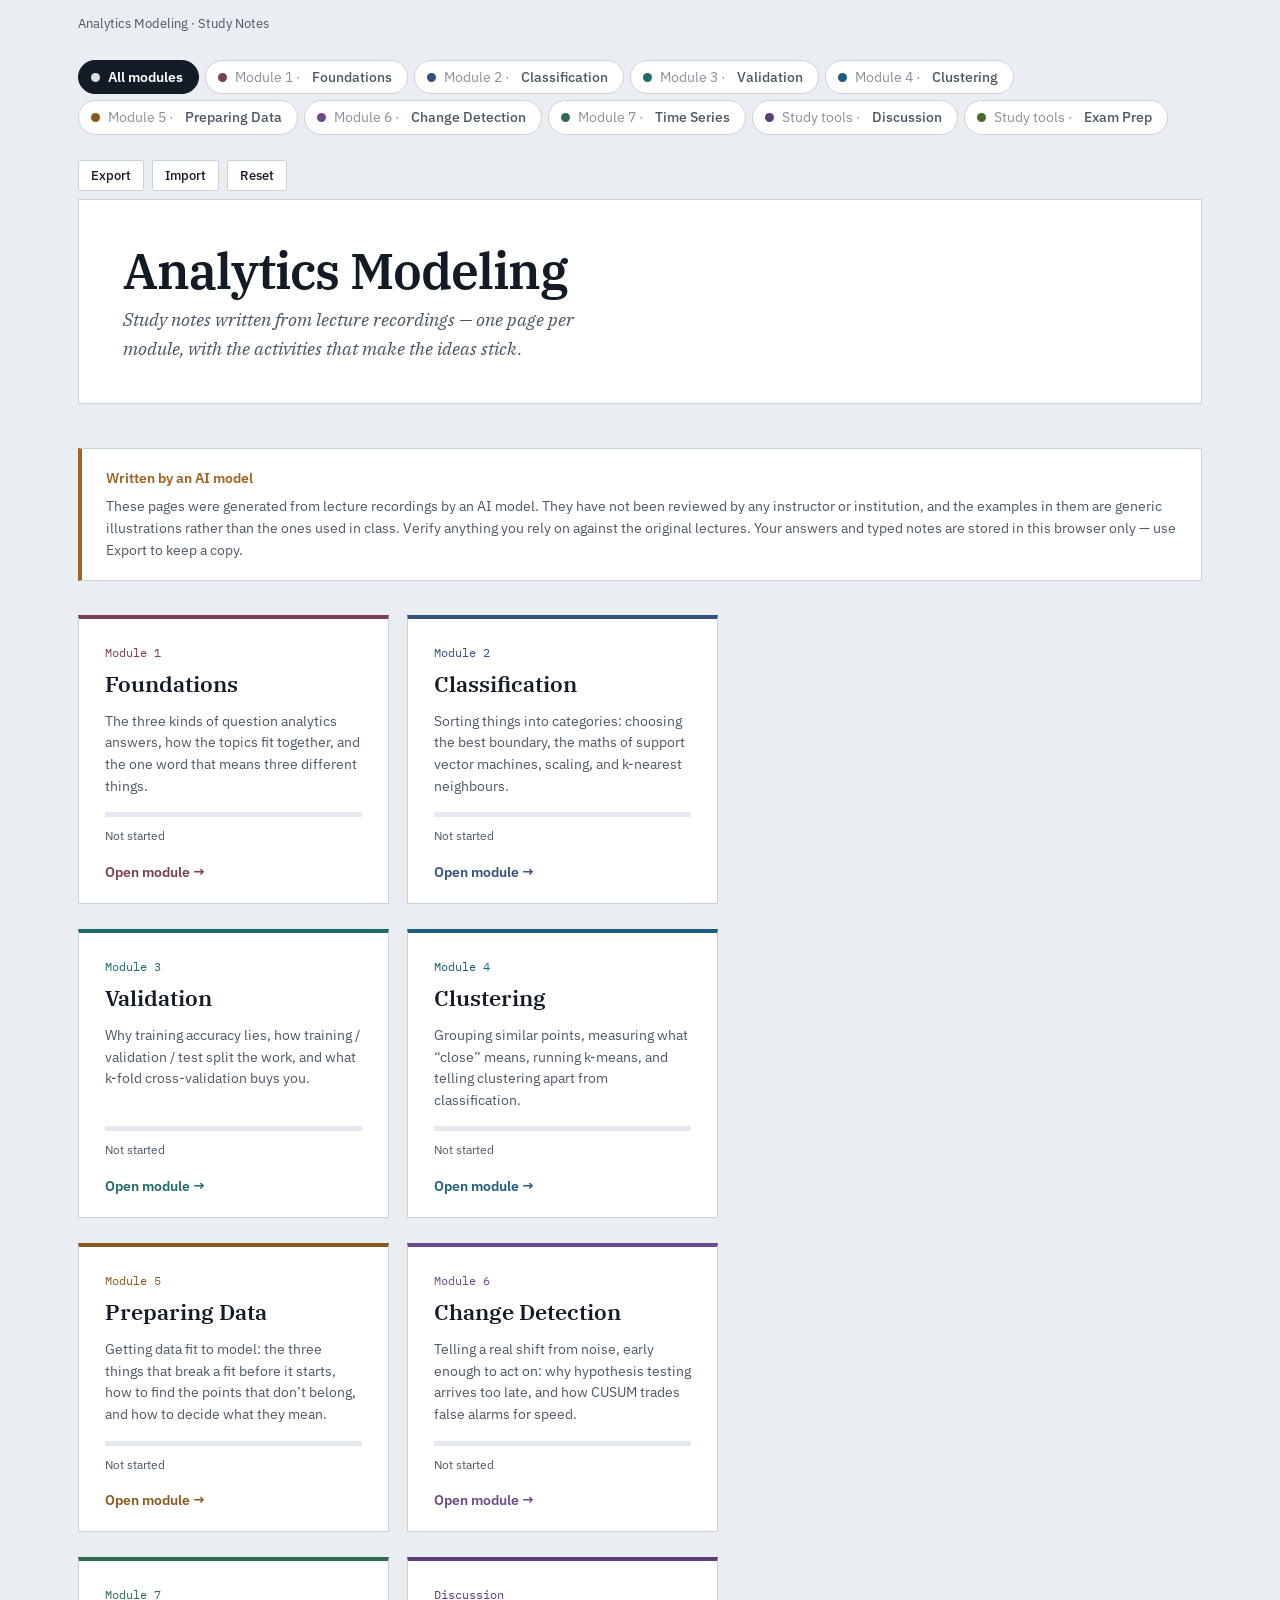
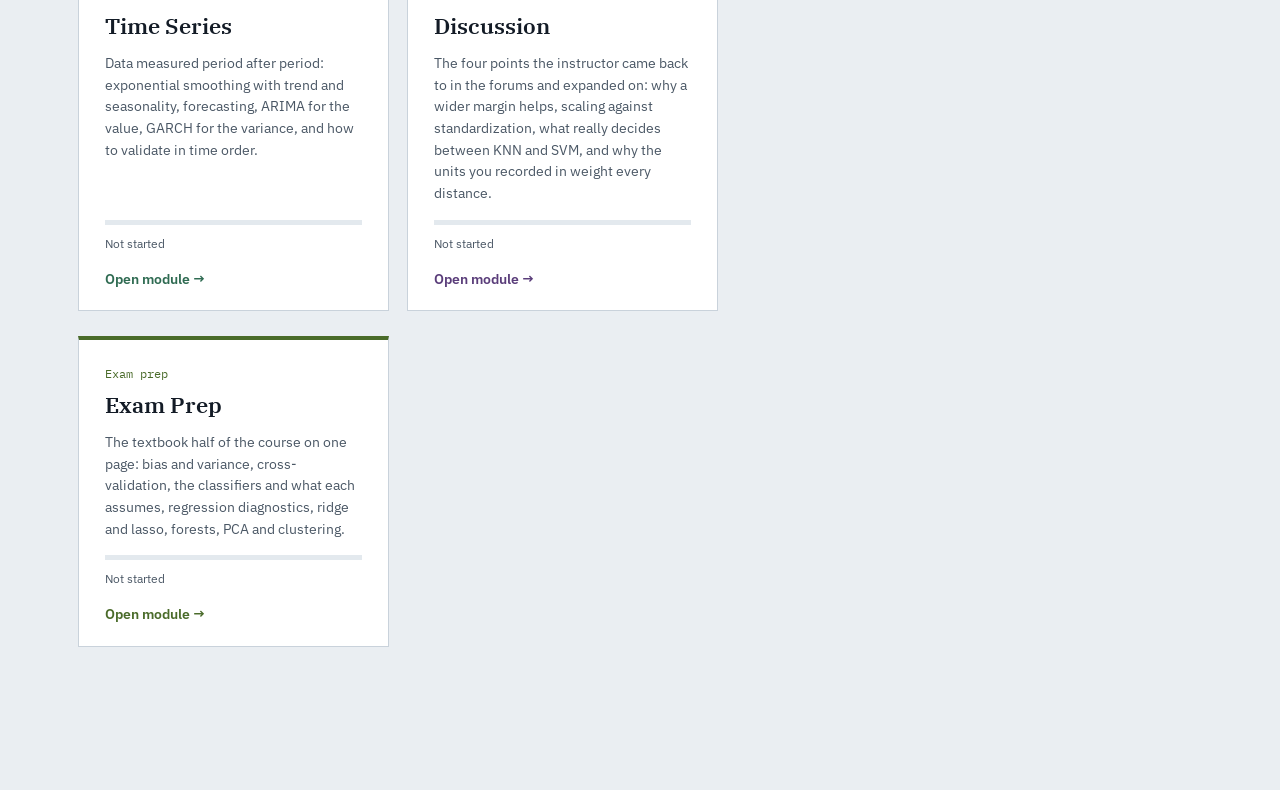
==== index.html @ 64ca0d33 "Add files via upload" ====
<!DOCTYPE html>
<html lang="en">
<head>
<meta charset="utf-8">
<meta name="viewport" content="width=device-width, initial-scale=1">
<meta name="robots" content="noindex">
<title>Analytics Modeling — Study Notes</title>
<link rel="preconnect" href="https://fonts.googleapis.com">
<link rel="preconnect" href="https://fonts.gstatic.com" crossorigin>
<link href="https://fonts.googleapis.com/css2?family=IBM+Plex+Mono:wght@400;500&family=IBM+Plex+Sans:wght@400;500;600&family=IBM+Plex+Serif:ital,wght@0,400;0,600;1,400&display=swap" rel="stylesheet">
<link rel="stylesheet" href="study.css">
</head>
<body data-page="index">
<div class="wrap">

<div class="topbar">
  <div class="topline">
    <a class="brand" href="index.html">Analytics Modeling &middot; Study Notes</a>
    <nav class="tabs" aria-label="Modules"></nav>
    <div class="toolbar">
      <button class="btn" id="exportBtn">Export</button>
      <button class="btn" id="importBtn">Import</button>
      <button class="btn" id="resetBtn">Reset</button>
    </div>
  </div>
  <nav class="rail" id="rail" aria-label="Lessons in this module"></nav>
</div>

<header class="hero">
  <h1>Analytics Modeling</h1>
  <p class="sub">Study notes written from lecture recordings — one page per module, with the activities that make the ideas stick.</p>
</header>

<div class="disclosure">
  <b>Written by an AI model</b>
  <p>These pages were generated from lecture recordings by an AI model. They have not been reviewed by any instructor or institution, and the examples in them are generic illustrations rather than the ones used in class. Verify anything you rely on against the original lectures. Your answers and typed notes are stored in this browser only — use Export to keep a copy.</p>
</div>

<ul class="modgrid" id="modgrid"></ul>

</div>

<dialog id="dlg">
  <div class="dlg-in">
    <h3 id="dlgTitle">Your notes</h3>
    <p id="dlgHelp" style="font-family:var(--sans);font-size:.88rem;color:var(--ink-soft);max-width:none">Copy this text and keep it somewhere safe.</p>
    <textarea id="dlgText" spellcheck="false"></textarea>
    <div class="dlg-row">
      <button class="btn" id="dlgCopy">Copy to clipboard</button>
      <button class="btn" id="dlgLoad" hidden>Load these notes</button>
      <button class="btn" id="dlgClose">Close</button>
      <span class="status" id="dlgStatus"></span>
    </div>
  </div>
</dialog>

<script>
/* ============================================================
   Number of interactive activities on each module page.
   Used only to turn "activities finished" into a percentage on
   the cards below. If you add or remove an activity on a module
   page, update its number here.

   Counted directly from the page source:
     m1   =  21  (16 quizzes, 2 hotspots — the matches and the ordering
                  activity were rebuilt as multiple choice)
     m2   =  15  (7 quizzes, 2 orders, 3 matches, 2 hotspots, 1 branch)
     m5   =   7  (2 quizzes, 1 order, 1 match, 2 hotspots, 1 branch)
     m6   =   5  (2 quizzes, 1 order, 1 match, 1 hotspot)
     m7   =  34  (27 quizzes, 2 orders, 2 matches, 1 hotspot, 2 branches;
                  the 11 written answers and the α explorer are not scored)
     disc =  12  (12 quizzes; the 5 open prompts are not scored)
     exam = 103  (16 original activities + 87 bank questions in Topics 9–11;
                  the 12 written answers are not scored)
   ============================================================ */
window.MODULE_ITEM_COUNTS = {
  m1: 21,
  m2: 15,
  m3: 12,   /* CHECK — carry over from your existing index.html */
  m4: 12,   /* CHECK — carry over from your existing index.html */
  m5: 7,
  m6: 5,
  m7: 34,
  disc: 12,
  exam: 103
};

function buildIndex(mods){
  var grid = document.getElementById("modgrid");
  if (!grid) return;
  var html = "";
  mods.forEach(function(m, i){
    html += '<li><a class="modcard" href="' + m.file + '" data-mod="' + m.id + '" style="--c:' + m.colour + '">' +
              '<span class="mnum">' + (m.label || ("Module " + (i + 1))) + '</span>' +
              '<h3>' + m.title + '</h3>' +
              '<p>' + m.blurb + '</p>' +
              '<span class="bar"><i></i></span>' +
              '<span class="pct">Not started</span>' +
              '<span class="go">Open module &rarr;</span>' +
            '</a></li>';
  });
  grid.innerHTML = html;
}
</script>
<script src="study.js"></script>
</body>
</html>
---- study.css ----
/* ============================================================
   Analytics modeling study notes — shared stylesheet
   Linked by index.html and every module-*.html page.
   ============================================================ */

:root{
  --ink:#131b26; --ink-soft:#4a5765;
  --rule:#c9d2db; --rule-faint:#e3e9ee;
  --field:#eaeef2; --surface:#ffffff; --unassigned:#9aa5b1;
  --ok:#2f6b45; --ok-bg:#eaf3ee;
  --no:#9d3b3b; --no-bg:#f7eded;
  --serif:"IBM Plex Serif",Georgia,"Times New Roman",serif;
  --sans:"IBM Plex Sans",-apple-system,BlinkMacSystemFont,"Segoe UI",sans-serif;
  --mono:"IBM Plex Mono",ui-monospace,Menlo,Consolas,monospace;
  --accent:#131b26;
}
*{box-sizing:border-box}
html{-webkit-text-size-adjust:100%;scroll-behavior:smooth}
@media (prefers-reduced-motion:reduce){html{scroll-behavior:auto}}
body{margin:0;background:var(--field);color:var(--ink);font-family:var(--serif);font-size:17px;line-height:1.62}
.wrap{max-width:1180px;margin:0 auto;padding:0 28px 96px}
a{color:#1b5e7e}
:focus-visible{outline:2px solid #1b5e7e;outline-offset:3px}
img,svg{max-width:100%}

/* ---------------- top bar ---------------- */
.topbar{position:sticky;top:0;z-index:40;background:var(--field);border-bottom:1px solid var(--rule);padding:13px 0 0}
.topline{display:flex;align-items:center;gap:16px;flex-wrap:wrap}
.brand{font-family:var(--sans);font-size:.84rem;color:var(--ink-soft);padding-bottom:9px;margin-right:auto;text-decoration:none}
.brand:hover{color:var(--ink)}
.tabs{display:flex;gap:6px;flex-wrap:wrap;padding-bottom:9px}
.tabs a{
  display:inline-flex;align-items:center;gap:8px;
  font-family:var(--sans);font-size:.86rem;font-weight:500;line-height:1.2;
  background:var(--surface);border:1px solid var(--rule);border-radius:100px;
  padding:8px 15px 8px 12px;color:var(--ink-soft);text-decoration:none;
  transition:border-color .15s,background .15s,color .15s;
}
.tabs a::before{content:"";flex:0 0 auto;width:9px;height:9px;border-radius:50%;background:var(--c,#9aa5b1)}
.tabs a:hover{border-color:var(--c);color:var(--ink)}
.tabs a[aria-current="page"]{background:var(--c);border-color:var(--c);color:#fff;font-weight:600}
.tabs a[aria-current="page"]::before{background:rgba(255,255,255,.85)}
.tabs .tpre{color:inherit;opacity:.65;font-weight:400}
@media (max-width:640px){
  .tabs{gap:5px}
  .tabs a{font-size:.83rem;padding:7px 13px 7px 10px}
  .tabs .tpre{display:none}
}
.toolbar{display:flex;gap:8px;padding-bottom:8px}
.btn{font-family:var(--sans);font-size:.82rem;font-weight:500;background:var(--surface);border:1px solid var(--rule);color:var(--ink);padding:6px 12px;cursor:pointer;border-radius:2px}
.btn:hover{border-color:var(--ink-soft)}
.btn:disabled{opacity:.45;cursor:default}

/* progress rail */
.rail{display:flex;gap:3px;padding:8px 0 9px}
.rail button{flex:1 1 0;background:none;border:none;padding:0;cursor:pointer;text-align:left;min-width:0}
.rail .seg{display:block;height:5px;background:var(--rule);position:relative;overflow:hidden}
.rail .seg i{position:absolute;inset:0 auto 0 0;width:0;background:var(--c);transition:width .35s ease}
.rail button:hover .seg{box-shadow:inset 0 0 0 1px var(--ink-soft)}
.rail button[data-here="1"] .seg{box-shadow:inset 0 0 0 2px var(--c)}
.rail .lab{display:block;font-family:var(--sans);font-size:.7rem;color:var(--ink-soft);margin-top:5px;white-space:nowrap;overflow:hidden;text-overflow:ellipsis}
.rail button[data-here="1"] .lab{color:var(--c);font-weight:600}
@media (max-width:700px){.rail .lab{display:none}.rail{padding:6px 0 8px}}

/* ---------------- hero ---------------- */
.hero{background:var(--surface);border:1px solid var(--rule);border-top:none;padding:44px 44px 10px;margin-bottom:44px}
.course{font-family:var(--sans);font-size:.82rem;color:var(--ink-soft);margin:0 0 10px}
h1{font-family:var(--serif);font-weight:600;font-size:clamp(2.1rem,5vw,3.1rem);line-height:1.08;letter-spacing:-.02em;margin:0 0 8px}
.hero .sub{font-family:var(--serif);font-style:italic;font-size:1.12rem;color:var(--ink-soft);margin:0 0 30px;max-width:48ch}
.plot{width:100%;height:auto;display:block;max-width:660px;margin:0 0 30px}

/* lesson track */
.track{display:grid;grid-template-columns:repeat(auto-fit,minmax(150px,1fr));gap:0;list-style:none;padding:0;margin:0;border-top:1px solid var(--rule-faint)}
.track li{padding:0 16px 26px 0}
.track a{display:block;text-decoration:none;color:inherit;padding-top:20px;position:relative}
.track a::before{content:"";position:absolute;top:-1px;left:0;right:0;height:3px;background:var(--dot)}
.track a::after{content:"";position:absolute;top:-5px;left:0;width:11px;height:11px;border-radius:50%;background:var(--dot);border:2px solid var(--surface)}
.track .tnum{display:block;font-family:var(--mono);font-size:.72rem;color:var(--ink-soft);margin-bottom:2px}
.track .tname{display:block;font-family:var(--sans);font-weight:600;font-size:.93rem;line-height:1.25;margin-bottom:6px}
.track .tq{display:block;font-family:var(--serif);font-style:italic;font-size:.86rem;line-height:1.4;color:var(--ink-soft)}
.track a:hover .tname{text-decoration:underline}
@media (max-width:520px){.track{grid-template-columns:1fr}.track li{padding-bottom:18px}}

/* ---------------- layout ---------------- */
.row{display:grid;grid-template-columns:minmax(0,1fr) 300px;gap:44px;align-items:start;margin:0 0 30px}
.row > .main{min-width:0}
section.lesson{
  margin:0 0 52px;scroll-margin-top:118px;
  padding:0 26px 10px;
  border:1px solid var(--accent);
  border-left-width:6px;
  background:#eef1f4;
  background:color-mix(in srgb, var(--accent) 5%, #eaeef2);
}
section.lesson > .lesson-head{margin-left:-26px;margin-right:-26px}

.lesson-head{border-top:4px solid var(--accent);background:var(--surface);padding:26px 32px 24px;margin:0 0 34px}
.lesson-head .ln{font-family:var(--mono);font-size:.78rem;color:var(--accent);display:block;margin-bottom:6px}
.lesson-head .ln .mins{color:var(--ink-soft)}
.lesson-head h2{font-family:var(--serif);font-weight:600;font-size:2.05rem;line-height:1.12;letter-spacing:-.015em;margin:0 0 10px;border:none;padding:0}
.lesson-head .keyline{font-family:var(--sans);font-size:1.02rem;line-height:1.5;margin:0;max-width:62ch;color:var(--ink);border-left:3px solid var(--accent);padding-left:14px}
@media (max-width:960px){
  .lesson-head{padding:22px 18px}
  section.lesson{padding:0 14px 6px;border-left-width:5px}
  section.lesson > .lesson-head{margin-left:-14px;margin-right:-14px}
}

h3{font-family:var(--sans);font-weight:600;font-size:1.06rem;margin:34px 0 8px;color:var(--accent)}
h3:first-child{margin-top:0}
p{margin:0 0 14px;max-width:66ch}
ul,ol{margin:0 0 14px;padding-left:1.15em;max-width:64ch}
li{margin:0 0 7px}
li::marker{color:var(--ink-soft)}
code,.m{font-family:var(--mono);font-size:.92em;background:#f2f5f8;padding:1px 5px;border-radius:2px;white-space:nowrap}
.key{font-family:var(--sans);font-weight:600;font-size:.97em;color:var(--accent)}

.defn{border-left:5px solid var(--accent);padding:2px 0 2px 18px;margin:0 0 18px;max-width:64ch}
.defn .term{display:block;font-family:var(--sans);font-weight:600;font-size:1.02rem;color:var(--accent);margin-bottom:3px}
.defn p{margin:0}

.formula{font-family:var(--mono);font-size:1rem;background:var(--surface);border-left:3px solid var(--accent);padding:16px 20px;margin:0 0 16px;overflow-x:auto}
.formula .cap{display:block;font-family:var(--sans);font-size:.82rem;color:var(--ink-soft);margin-top:8px;white-space:normal}

table{border-collapse:collapse;width:100%;max-width:66ch;margin:0 0 18px;font-size:.95rem}
th,td{text-align:left;padding:9px 14px 9px 0;border-bottom:1px solid var(--rule-faint);vertical-align:top}
th{font-family:var(--sans);font-weight:600;font-size:.83rem;color:var(--ink-soft)}
td:first-child{font-family:var(--mono);font-size:.9rem;white-space:nowrap;padding-right:22px}
table.plain td:first-child{font-family:var(--serif);font-size:1rem;white-space:normal}

.steps{list-style:none;padding:0;counter-reset:s;max-width:64ch}
.steps li{counter-increment:s;position:relative;padding-left:40px;margin:0 0 14px}
.steps li::before{content:counter(s);position:absolute;left:0;top:2px;font-family:var(--mono);font-size:.8rem;width:25px;height:25px;line-height:24px;text-align:center;border:1px solid var(--accent);color:var(--accent);border-radius:50%}
.loop{font-family:var(--sans);font-size:.88rem;color:var(--accent);border-left:2px dashed var(--accent);padding:6px 0 6px 14px;margin:0 0 14px 12px;max-width:52ch}

.callout{background:var(--surface);border:1px solid var(--rule);padding:18px 22px;margin:0 0 18px;max-width:66ch}
.callout p:last-child{margin-bottom:0}
.callout .tag{font-family:var(--sans);font-weight:600;font-size:.85rem;color:var(--accent);margin:0 0 6px}

figure{margin:6px 0 22px;max-width:none}
.fig{width:660px;max-width:100%;height:auto;display:block;background:var(--surface);border:1px solid var(--rule-faint)}
figcaption{font-family:var(--sans);font-size:.83rem;color:var(--ink-soft);margin-top:9px;max-width:62ch;line-height:1.5}

/* ---------------- knowledge checks ---------------- */
aside.check{position:sticky;top:118px;background:var(--surface);border-left:3px solid var(--accent);padding:16px 18px 14px;font-family:var(--sans);font-size:.92rem;line-height:1.5}
aside.check .n{font-family:var(--mono);font-size:.74rem;color:var(--ink-soft);display:block;margin-bottom:7px}
aside.check .q{margin:0;font-weight:500;max-width:none}
aside.check details{margin-top:12px;border-top:1px solid var(--rule-faint);padding-top:10px}
aside.check summary{cursor:pointer;font-size:.85rem;color:var(--accent);font-weight:600;list-style:none}
aside.check summary::-webkit-details-marker{display:none}
aside.check summary::before{content:"+ ";font-family:var(--mono)}
aside.check details[open] summary::before{content:"– ";font-family:var(--mono)}
aside.check details[open] summary{margin-bottom:8px}
aside.check .a{margin:0;font-size:.89rem;color:var(--ink-soft);font-weight:400;max-width:none}
aside.check .a + .a{margin-top:8px}

/* ---------------- interactive: quiz ---------------- */
.ix{background:var(--surface);border:1px solid var(--rule);border-top:3px solid var(--accent);padding:22px 26px 20px;margin:0 0 24px;max-width:66ch}
.ix-head{display:flex;align-items:baseline;gap:10px;margin-bottom:12px;flex-wrap:wrap}
.ix-kind{font-family:var(--mono);font-size:.72rem;color:var(--accent)}
.ix-done{font-family:var(--sans);font-size:.74rem;color:var(--ok);margin-left:auto;opacity:0;transition:opacity .2s}
.ix[data-done="1"] .ix-done{opacity:1}
.ix .prompt{font-family:var(--sans);font-size:1rem;font-weight:500;line-height:1.5;margin:0 0 14px;max-width:none}

.opts{display:grid;gap:7px;margin-bottom:4px}
.opt{font-family:var(--sans);font-size:.94rem;line-height:1.45;text-align:left;background:var(--surface);border:1px solid var(--rule);padding:11px 14px;cursor:pointer;border-radius:2px;display:flex;gap:11px;align-items:flex-start}
.opt:hover:not(:disabled){border-color:var(--accent)}
.opt .mark{font-family:var(--mono);font-size:.8rem;color:var(--ink-soft);flex:0 0 auto;line-height:1.5}
.opt[data-state="right"]{border-color:var(--ok);background:var(--ok-bg)}
.opt[data-state="right"] .mark{color:var(--ok)}
.opt[data-state="wrong"]{border-color:var(--no);background:var(--no-bg)}
.opt[data-state="wrong"] .mark{color:var(--no)}
.opt[data-state="dim"]{opacity:.5}
.opt:disabled{cursor:default}
.fb{font-family:var(--sans);font-size:.9rem;line-height:1.5;margin:12px 0 0;padding:12px 15px;border-left:3px solid var(--ink-soft);background:#f5f7f9;display:none}
.fb[data-show="1"]{display:block}
.fb b{font-weight:600}
.fb[data-tone="right"]{border-left-color:var(--ok)}
.fb[data-tone="wrong"]{border-left-color:var(--no)}

/* ---------------- interactive: ordering ---------------- */
.order{list-style:none;padding:0;margin:0 0 12px;display:grid;gap:6px;max-width:none}
.order li{display:flex;align-items:center;gap:12px;background:var(--surface);border:1px solid var(--rule);padding:10px 12px;font-family:var(--sans);font-size:.93rem;line-height:1.45;cursor:grab;margin:0}
.order li.drag{opacity:.35}
.order li.over{border-color:var(--accent);border-style:dashed}
.order li .grip{font-family:var(--mono);color:var(--unassigned);flex:0 0 auto;letter-spacing:-1px}
.order li .txt{flex:1 1 auto;min-width:0}
.order li .nudge{display:flex;gap:2px;flex:0 0 auto}
.order li .nudge button{font-family:var(--mono);font-size:.75rem;background:none;border:1px solid var(--rule);width:24px;height:24px;cursor:pointer;color:var(--ink-soft);border-radius:2px}
.order li .nudge button:hover{border-color:var(--accent);color:var(--accent)}
.order li[data-state="right"]{border-color:var(--ok);background:var(--ok-bg)}
.order li[data-state="wrong"]{border-color:var(--no);background:var(--no-bg)}

/* ---------------- interactive: matching ---------------- */
.match{display:grid;grid-template-columns:1fr 1fr;gap:10px;margin-bottom:12px}
.match .col h4{font-family:var(--sans);font-size:.76rem;font-weight:600;color:var(--ink-soft);margin:0 0 7px}
.match .cell{font-family:var(--sans);font-size:.9rem;line-height:1.42;background:var(--surface);border:1px solid var(--rule);padding:10px 12px;margin-bottom:6px;cursor:pointer;border-radius:2px}
.match .cell:hover{border-color:var(--accent)}
.match .cell[data-sel="1"]{border-color:var(--accent);border-width:2px;padding:9px 11px}
.match .cell[data-state="right"]{border-color:var(--ok);background:var(--ok-bg);cursor:default}
.match .cell[data-state="wrong"]{border-color:var(--no);background:var(--no-bg);animation:shake .3s}
.match .cell .pill{display:inline-block;font-family:var(--mono);font-size:.7rem;color:var(--ok);margin-left:6px}
@keyframes shake{25%{transform:translateX(-4px)}75%{transform:translateX(4px)}}
@media (prefers-reduced-motion:reduce){.match .cell[data-state="wrong"]{animation:none}}
@media (max-width:620px){
  .match{grid-template-columns:1fr;gap:4px}
  .match .col[data-side="b"]{border-top:1px solid var(--rule-faint);padding-top:12px;margin-top:6px}
}

/* ---------------- interactive: hotspot figure ---------------- */
.hotwrap{position:relative}
.hotwrap .hs{cursor:pointer}
.hotwrap .hs .hit{fill:transparent}
.hotwrap .hs .ring{fill:none;stroke:var(--accent);stroke-width:2;opacity:.35;transition:opacity .15s}
.hotwrap .hs:hover .ring,.hotwrap .hs[data-open="1"] .ring{opacity:1}
.hotwrap .hs[data-open="1"] .ring{stroke-width:3}
.hotpanel{font-family:var(--sans);font-size:.92rem;line-height:1.5;background:var(--surface);border:1px solid var(--rule);border-left:3px solid var(--accent);padding:14px 18px;margin-top:-1px;min-height:74px}
.hotpanel .ht{font-weight:600;color:var(--accent);display:block;margin-bottom:3px}
.hotpanel .hint{color:var(--ink-soft);font-style:italic}

/* ---------------- interactive: branching scenario ---------------- */
.branch{background:var(--surface);border:1px solid var(--rule);border-top:3px solid var(--accent);padding:0;margin:0 0 24px;max-width:66ch;overflow:hidden}
.persona{display:flex;gap:14px;align-items:center;padding:18px 26px;border-bottom:1px solid var(--rule-faint);background:#f7f9fb}
.persona .av{flex:0 0 auto;width:44px;height:44px;border-radius:50%;background:var(--accent);color:#fff;font-family:var(--sans);font-weight:600;font-size:1rem;display:flex;align-items:center;justify-content:center}
.persona .who{font-family:var(--sans);font-size:.9rem;line-height:1.35}
.persona .who b{display:block;font-weight:600}
.persona .who span{color:var(--ink-soft);font-size:.85rem}
.scene{padding:22px 26px 20px}
.scene p{font-family:var(--sans);font-size:.97rem;line-height:1.55;max-width:none}
.scene .said{border-left:3px solid var(--rule);padding-left:14px;font-style:italic;color:var(--ink-soft)}
.scene .outcome{font-family:var(--sans);font-size:.94rem;line-height:1.55;padding:13px 16px;margin:14px 0 0;border-left:3px solid var(--ink-soft);background:#f5f7f9}
.scene .outcome[data-tone="good"]{border-left-color:var(--ok);background:var(--ok-bg)}
.scene .outcome[data-tone="bad"]{border-left-color:var(--no);background:var(--no-bg)}
.scene .outcome b{display:block;margin-bottom:4px}
.choices{display:grid;gap:7px;margin-top:14px}
.choice{font-family:var(--sans);font-size:.94rem;line-height:1.45;text-align:left;background:var(--surface);border:1px solid var(--rule);padding:11px 14px;cursor:pointer;border-radius:2px}
.choice:hover{border-color:var(--accent)}
.choice[data-picked="1"]{border-color:var(--accent);border-width:2px;padding:10px 13px;font-weight:500}
.choice[data-state="dim"]{opacity:.45}
.scene .again{margin-top:14px}

/* ---------------- badges ---------------- */
.badges{display:flex;gap:10px;flex-wrap:wrap;margin:0;padding:0;list-style:none}
.badge{display:flex;align-items:center;gap:9px;font-family:var(--sans);font-size:.83rem;border:1px solid var(--rule);background:var(--surface);padding:7px 13px 7px 8px;border-radius:100px}
.badge .gem{width:26px;height:26px;border-radius:50%;background:var(--rule-faint);color:var(--unassigned);display:flex;align-items:center;justify-content:center;font-family:var(--mono);font-size:.72rem;flex:0 0 auto}
.badge .nm{color:var(--unassigned)}
.badge[data-got="1"]{border-color:var(--b)}
.badge[data-got="1"] .gem{background:var(--b);color:#fff}
.badge[data-got="1"] .nm{color:var(--ink);font-weight:600}
.badge-strip{border-top:1px solid var(--rule-faint);padding:20px 0 24px;margin-top:4px}
.badge-strip .cap{font-family:var(--sans);font-size:.78rem;color:var(--ink-soft);margin:0 0 10px}

/* ---------------- editable notes ---------------- */
.note{margin:26px 0 8px;max-width:66ch}
.note-head{display:flex;align-items:baseline;gap:10px;margin-bottom:6px;flex-wrap:wrap}
.note-head .lbl{font-family:var(--sans);font-weight:600;font-size:.85rem;color:var(--accent)}
.note-head .hint{font-family:var(--sans);font-size:.76rem;color:var(--ink-soft)}
.note-body{font-family:var(--sans);font-size:.95rem;line-height:1.55;background:var(--surface);border:1px dashed var(--rule);border-left:3px solid var(--accent);padding:14px 18px;min-height:64px;white-space:pre-wrap}
.note-body:focus{outline:none;border-style:solid;border-color:var(--accent);background:#fdfdfe}
.note-body:empty::before{content:attr(data-placeholder);color:#9aa5b1;font-style:italic}

/* ---------------- closing ---------------- */
.close{background:var(--surface);border:1px solid var(--rule);border-top:4px solid var(--ink);padding:36px 40px;margin-top:12px}
.close h2{font-family:var(--serif);font-weight:600;font-size:2rem;margin:0 0 6px;letter-spacing:-.015em}
.close .h2meta{font-family:var(--sans);font-size:.85rem;color:var(--ink-soft);margin:0 0 26px}
.thread{list-style:none;padding:0;margin:0 0 10px;max-width:68ch}
.thread li{display:grid;grid-template-columns:14px 92px 1fr;gap:14px;align-items:baseline;padding:11px 0;border-bottom:1px solid var(--rule-faint)}
.thread li:last-child{border-bottom:none}
.thread .dot{width:10px;height:10px;border-radius:50%;background:var(--d);align-self:center}
.thread .lbl{font-family:var(--sans);font-weight:600;font-size:.85rem}
footer{margin-top:34px;font-family:var(--sans);font-size:.84rem;color:var(--ink-soft)}

/* ---------------- index page ---------------- */
.modgrid{display:grid;grid-template-columns:repeat(auto-fit,minmax(290px,1fr));gap:18px;margin:0 0 40px;list-style:none;padding:0}
.modgrid li{display:flex}
a.modcard{
  background:var(--surface);border:1px solid var(--rule);border-top:4px solid var(--c);
  padding:24px 26px 20px;display:flex;flex-direction:column;flex:1 1 auto;
  text-decoration:none;color:inherit;transition:border-color .15s,box-shadow .15s;
}
a.modcard:hover,a.modcard:focus-visible{border-color:var(--c);box-shadow:0 2px 14px rgba(19,27,38,.09)}
a.modcard:hover .go,a.modcard:focus-visible .go{text-decoration:underline}
.modcard .mnum{font-family:var(--mono);font-size:.74rem;color:var(--c);display:block;margin-bottom:5px}
.modcard h3{font-family:var(--serif);font-weight:600;font-size:1.35rem;color:var(--ink);margin:0 0 8px}
.modcard p{font-family:var(--sans);font-size:.9rem;line-height:1.5;color:var(--ink-soft);margin:0 0 16px;flex:1 1 auto}
.modcard .bar{height:5px;background:var(--rule-faint);margin-bottom:8px}
.modcard .bar i{display:block;height:100%;width:0;background:var(--c);transition:width .4s}
.modcard .pct{font-family:var(--sans);font-size:.78rem;color:var(--ink-soft);margin-bottom:14px}
.modcard .go{font-family:var(--sans);font-size:.9rem;font-weight:600;color:var(--c)}

/* ---------------- AI disclosure ---------------- */
.disclosure{
  background:var(--surface);border:1px solid var(--rule);border-left:4px solid #a2621f;
  padding:18px 24px;margin:0 0 34px;font-family:var(--sans);font-size:.9rem;line-height:1.55;
}
.disclosure b{display:block;font-weight:600;margin-bottom:5px;color:#a2621f}
.disclosure p{margin:0;max-width:none;color:var(--ink-soft);font-family:var(--sans)}
footer .ai{display:block;margin-top:10px}

/* ---------------- dialog / misc ---------------- */
dialog{border:1px solid var(--rule);padding:0;max-width:640px;width:92vw;background:var(--surface)}
dialog::backdrop{background:rgba(19,27,38,.4)}
.dlg-in{padding:26px 30px 24px}
dialog h3{margin-top:0;color:var(--ink)}
dialog textarea{width:100%;height:220px;font-family:var(--mono);font-size:.82rem;border:1px solid var(--rule);padding:10px;resize:vertical}
.dlg-row{display:flex;gap:8px;margin-top:14px;flex-wrap:wrap}
.status{font-family:var(--sans);font-size:.8rem;color:var(--ink-soft);margin-left:auto;align-self:center}
.paper{background:var(--surface);border:1px solid var(--rule);border-top:4px solid var(--ink);padding:40px 44px;margin-top:44px}
.paper h2{font-family:var(--serif);font-size:2rem;margin:0 0 6px}
.paper pre{font-family:var(--mono);font-size:.8rem;background:#f2f5f8;padding:14px 16px;overflow-x:auto;border-left:3px solid var(--ink-soft);white-space:pre-wrap}

@media (max-width:960px){
  .row{grid-template-columns:1fr;gap:20px}
  aside.check{position:static;margin-bottom:10px}
  .hero{padding:32px 22px 6px}
  .wrap{padding:0 16px 64px}
  .close,.paper{padding:26px 22px}
  .brand{display:none}
  .ix,.branch{padding-left:0;padding-right:0;border-left:none;border-right:none}
  .ix{padding:18px 18px 16px;border-left:1px solid var(--rule);border-right:1px solid var(--rule)}
  .scene,.persona{padding-left:18px;padding-right:18px}
}

/* one reveal on load */
.pt{fill:var(--unassigned);animation:assign .5s ease-out forwards}
.ctr{opacity:0;animation:fadein .6s ease-out 1.5s forwards}
@keyframes assign{to{fill:var(--dot)}}
@keyframes fadein{to{opacity:1}}
@media (prefers-reduced-motion:reduce){.pt{fill:var(--dot);animation:none}.ctr{opacity:1;animation:none}}
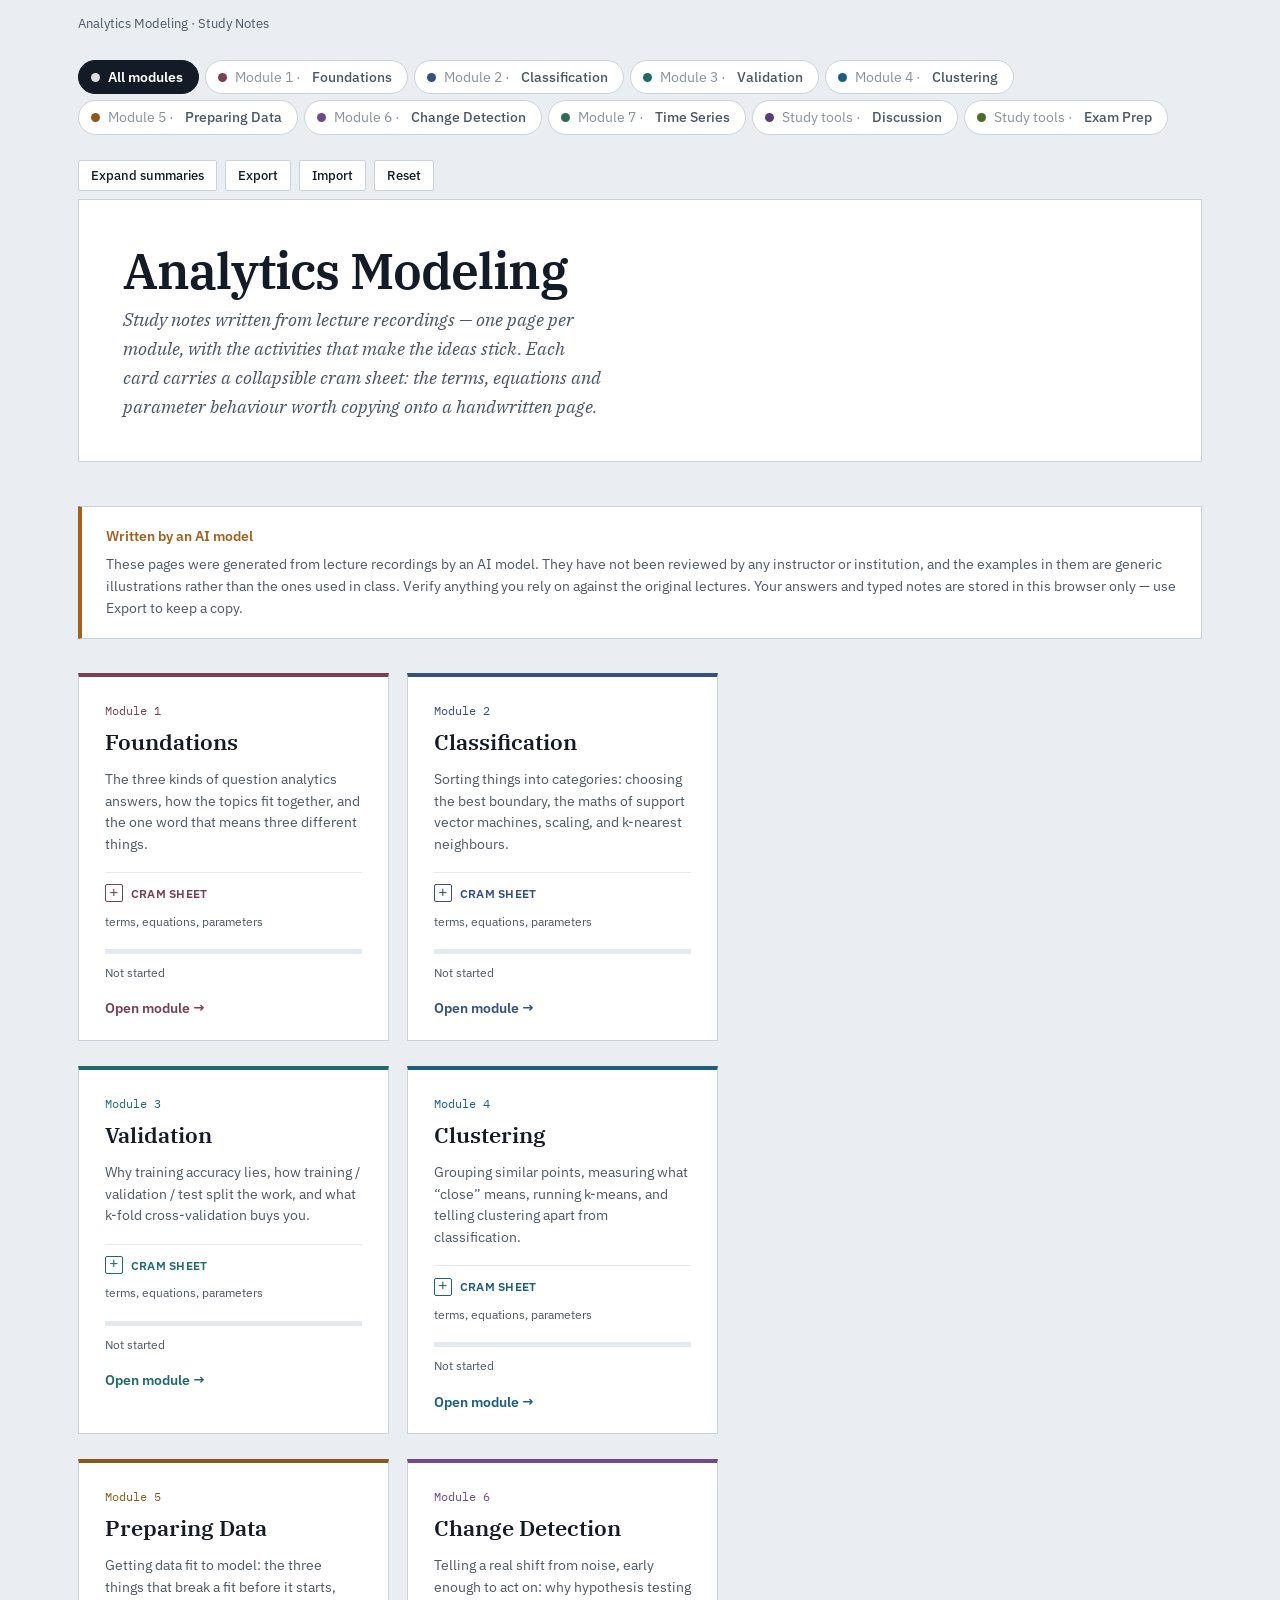
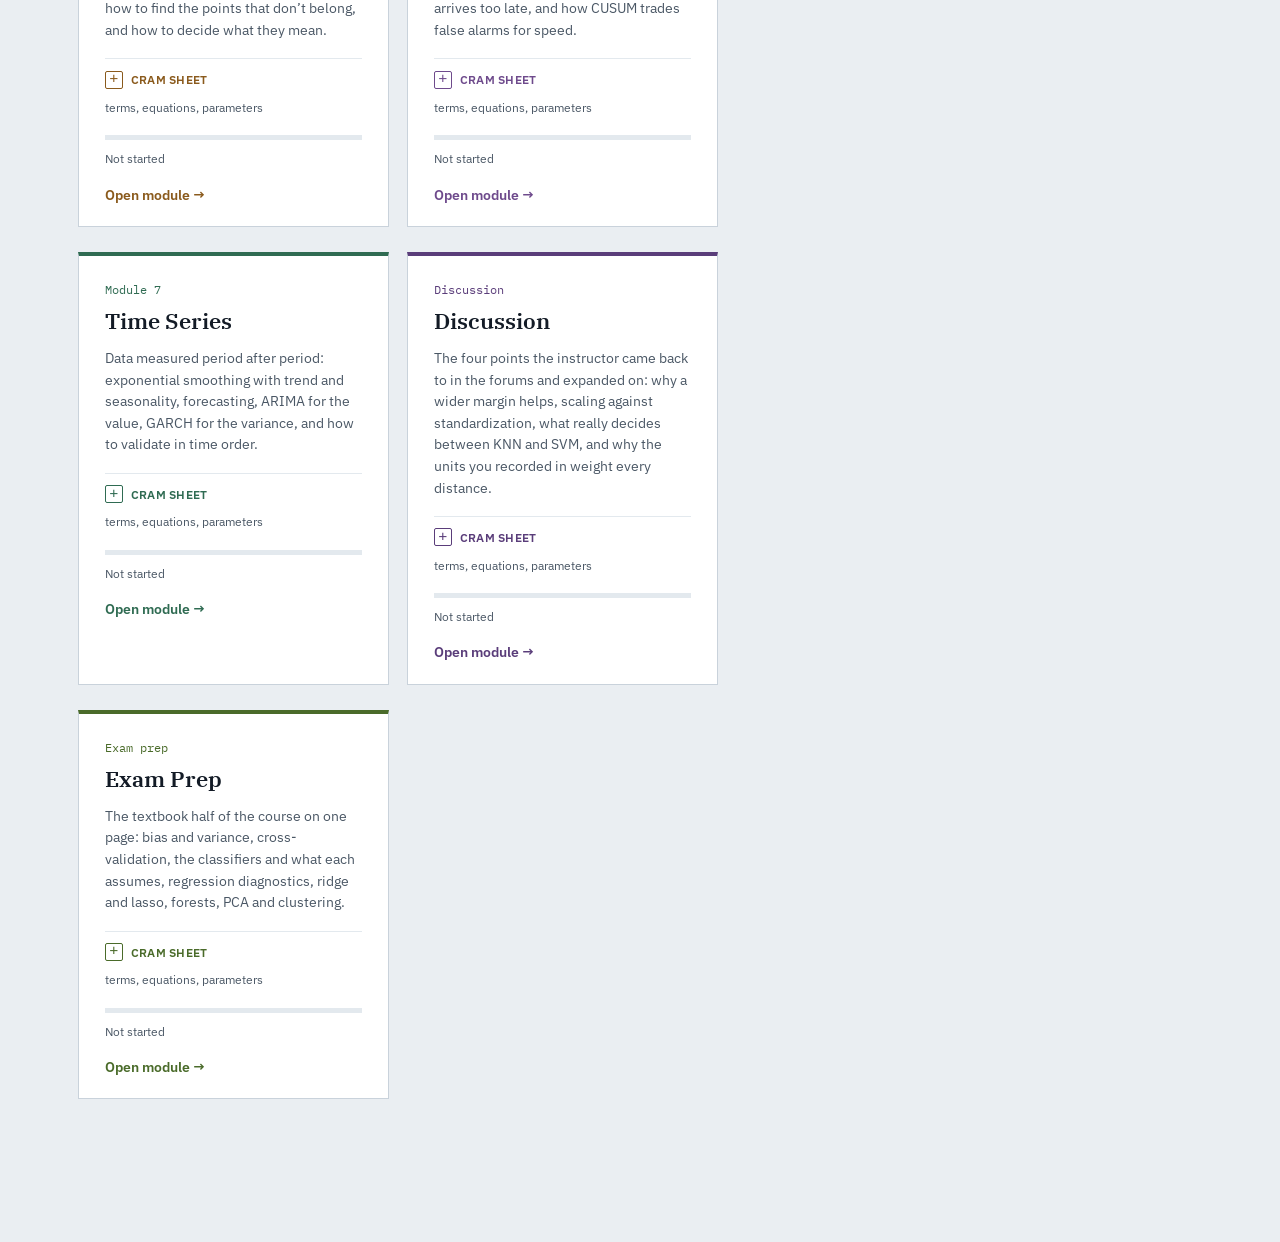
==== commit dc5787fb: "Add files via upload" ====
--- a/index.html
+++ b/index.html
@@ -9,6 +9,78 @@
 <link rel="preconnect" href="https://fonts.gstatic.com" crossorigin>
 <link href="https://fonts.googleapis.com/css2?family=IBM+Plex+Mono:wght@400;500&family=IBM+Plex+Sans:wght@400;500;600&family=IBM+Plex+Serif:ital,wght@0,400;0,600;1,400&display=swap" rel="stylesheet">
 <link rel="stylesheet" href="study.css">
+<style>
+/* ============================================================
+   Index-only additions: the collapsible cram sheet on each card.
+   Kept here rather than in study.css so the shared stylesheet
+   stays untouched.
+   ============================================================ */
+
+/* The card is now a <div>, not an <a>, because a <details> cannot
+   live inside a link. The whole surface is still clickable via a
+   stretched pseudo-element on .go, and the cram sheet is lifted
+   above it so its toggle keeps working. */
+.modcard{
+  position:relative;
+  background:var(--surface);border:1px solid var(--rule);border-top:4px solid var(--c);
+  padding:24px 26px 20px;display:flex;flex-direction:column;flex:1 1 auto;
+  color:inherit;transition:border-color .15s,box-shadow .15s;
+}
+.modcard:hover,.modcard:focus-within{border-color:var(--c);box-shadow:0 2px 14px rgba(19,27,38,.09)}
+.modcard:hover .go{text-decoration:underline}
+.modcard .go{font-family:var(--sans);font-size:.9rem;font-weight:600;color:var(--c);text-decoration:none}
+.modcard .go::after{content:"";position:absolute;inset:0;z-index:1}
+.modcard p.blurb{flex:0 0 auto}
+
+/* ---- cram sheet ---- */
+.cram{position:relative;z-index:2;margin:2px 0 16px;border-top:1px solid var(--rule-faint)}
+.cram summary{
+  list-style:none;cursor:pointer;display:flex;align-items:center;gap:8px;flex-wrap:wrap;
+  font-family:var(--sans);font-size:.78rem;font-weight:600;letter-spacing:.02em;
+  text-transform:uppercase;color:var(--c);padding:10px 0 2px;
+}
+.cram summary::-webkit-details-marker{display:none}
+.cram summary::before{
+  content:"+";font-family:var(--mono);font-weight:500;font-size:.95rem;line-height:1;
+  width:16px;height:16px;display:grid;place-items:center;
+  border:1px solid currentColor;border-radius:2px;flex:0 0 auto;
+}
+.cram[open] summary::before{content:"\2212"}
+.cram summary .hint-lbl{font-weight:400;text-transform:none;letter-spacing:0;color:var(--ink-soft);font-size:.76rem}
+.cram summary:hover{text-decoration:underline}
+
+.cbody{padding:8px 0 4px;font-family:var(--sans);font-size:.82rem;line-height:1.5;color:var(--ink)}
+.cbody h4{
+  font-family:var(--mono);font-size:.68rem;font-weight:500;letter-spacing:.08em;
+  text-transform:uppercase;color:var(--ink-soft);margin:14px 0 5px;
+  padding-bottom:3px;border-bottom:1px solid var(--rule-faint);
+}
+.cbody h4:first-child{margin-top:2px}
+.cbody ul{margin:0;padding:0;list-style:none}
+.cbody li{margin:0 0 5px;padding-left:11px;text-indent:-11px}
+.cbody li::before{content:"\00B7";color:var(--c);font-weight:700;margin-right:6px}
+.cbody b{font-weight:600}
+.cbody i{font-style:italic;color:var(--ink-soft)}
+.cbody .eqs li{
+  font-family:var(--mono);font-size:.78rem;line-height:1.45;
+  background:var(--rule-faint);padding:5px 8px;margin:0 0 4px;
+  text-indent:0;border-left:2px solid var(--c);
+}
+.cbody .eqs li::before{content:none}
+.cbody .eqs li i{font-family:var(--sans);font-style:normal;color:var(--ink-soft);display:block;font-size:.76rem}
+.cbody .knob li b{font-family:var(--mono);font-weight:500;color:var(--c)}
+.cbody .warn{color:var(--no);font-weight:600}
+
+/* print: everything open, so the page prints as one long cheat sheet */
+@media print{
+  .topbar,.disclosure,.toolbar,.bar,.pct,.go,dialog{display:none !important}
+  .cram .cbody{display:block !important}
+  .cram summary{display:none}
+  .modgrid{display:block}
+  .modcard{break-inside:avoid;border:none;box-shadow:none;padding:0 0 14px}
+  body{font-size:11px}
+}
+</style>
 </head>
 <body data-page="index">
 <div class="wrap">
@@ -18,6 +90,7 @@
     <a class="brand" href="index.html">Analytics Modeling &middot; Study Notes</a>
     <nav class="tabs" aria-label="Modules"></nav>
     <div class="toolbar">
+      <button class="btn" id="cramAll">Expand summaries</button>
       <button class="btn" id="exportBtn">Export</button>
       <button class="btn" id="importBtn">Import</button>
       <button class="btn" id="resetBtn">Reset</button>
@@ -28,7 +101,7 @@
 
 <header class="hero">
   <h1>Analytics Modeling</h1>
-  <p class="sub">Study notes written from lecture recordings — one page per module, with the activities that make the ideas stick.</p>
+  <p class="sub">Study notes written from lecture recordings — one page per module, with the activities that make the ideas stick. Each card carries a collapsible cram sheet: the terms, equations and parameter behaviour worth copying onto a handwritten page.</p>
 </header>
 
 <div class="disclosure">
@@ -85,21 +158,343 @@
   exam: 103
 };
 
+/* ============================================================
+   CRAM — the collapsible summary on each module card.
+
+   One entry per module id, written for transcription onto a
+   handwritten crib sheet: definitions in the fewest words that
+   still distinguish them, every equation the module states, and
+   a "turn the knob" block saying what moving each parameter does.
+
+   >>> TO EDIT: change the HTML string for that module id.
+   >>> TO ADD A MODULE: add an entry keyed by the module's id.
+       A module with no entry here simply shows no cram sheet.
+   ============================================================ */
+window.CRAM = {
+
+m1: `
+<h4>The three questions</h4>
+<ul>
+<li><b>Descriptive</b> — explains a pattern already in past data. Clustering, change detection, dimensionality reduction.</li>
+<li><b>Predictive</b> — a value not yet observed. Classification, regression, time-series forecasting.</li>
+<li><b>Prescriptive</b> — a course of action, usually with an objective to optimise. Optimization, simulation, probability models.</li>
+<li><b>The test</b> — ask what the <i>answer</i> would be: an explanation of the past → descriptive; a value → predictive; an action → prescriptive.</li>
+</ul>
+<h4>Definitions</h4>
+<ul>
+<li><b>Modeling</b> — expressing the <i>key</i> parts of a real-life situation in math, so the math can be analysed and the analysis turned back into a real-life answer.</li>
+<li><b>Three legs</b> — situation → math &nbsp;·&nbsp; analysis &nbsp;·&nbsp; math → recommendation. Teaching covers the middle; projects fail at the ends.</li>
+<li><b>"Model" has 3 zoom levels</b> — (1) the method ("regression"); (2) method + its chosen variables; (3) the fitted equation with numbers in it. "Compare five SVM models" = level 2; "retrain the model" = a level-2 spec producing a level-3 equation.</li>
+</ul>
+<h4>Cross-cutting (used by every method)</h4>
+<ul>
+<li>Data preparation · scaling · distance metrics · validation · missing data · variable selection · outliers · measuring model quality.</li>
+</ul>
+<h4>Project shape — 7 steps</h4>
+<ul>
+<li>Frame the question → get &amp; clean data → prepare it → fit candidate models → validate &amp; choose one → estimate its true quality → interpret it for the organisation. Loop back when it isn't good enough.</li>
+<li>Only one box is "doing analytics". Acquiring and cleaning takes the largest share of the time.</li>
+</ul>`,
+
+m2: `
+<h4>Terms</h4>
+<ul>
+<li><b>Classification</b> — putting things into categories. Response coded <b>y = ±1</b> (not 1/0) so both classes collapse into one inequality.</li>
+<li><b>Hyperplane</b> — the boundary. Parallel lines share a₁…aₙ and differ only in a₀ — which is why the intercept is the thing you slide when costs are unequal.</li>
+<li><b>Margin</b> — the gap between the two parallel lines touching the nearest points.</li>
+<li><b>Support vectors</b> — the points on the margin edges; only they determine the boundary, and that is where the name comes from.</li>
+<li><b>Hard vs soft margin</b> — hard requires perfect separation; soft pays a penalty (hinge loss) for violations.</li>
+<li><b>KNN</b> — no boundary at all. Keep every training point, classify by majority vote of the k closest. Multi-class needs no extra machinery.</li>
+</ul>
+<h4>Equations</h4>
+<ul class="eqs">
+<li>a₁x₁ + … + aₙxₙ + a₀ = 0 <i>the hyperplane</i></li>
+<li>blue: Σⱼ aⱼxᵢⱼ + a₀ ≥ +1 &nbsp;&nbsp; red: Σⱼ aⱼxᵢⱼ + a₀ ≤ −1</li>
+<li>yᵢ ( Σⱼ aⱼxᵢⱼ + a₀ ) ≥ 1 &nbsp; for every i <i>the two merged — why y = ±1</i></li>
+<li>margin = 2 / √( Σⱼ aⱼ² ) <i>coefficients in the denominator: small aⱼ ⇒ wide margin</i></li>
+<li>hard margin: min Σⱼ aⱼ² &nbsp; s.t. &nbsp; yᵢ(Σⱼ aⱼxᵢⱼ + a₀) ≥ 1</li>
+<li>errorᵢ = max{ 0 , 1 − yᵢ(Σⱼ aⱼxᵢⱼ + a₀) } <i>hinge loss: 0 when comfortably right</i></li>
+<li>soft margin: min Σᵢ max{0, 1 − yᵢ(Σⱼ aⱼxᵢⱼ + a₀)} + λ · Σⱼ aⱼ²</li>
+<li>scaling: xᵢⱼ' = (xᵢⱼ − x min,j) / (x max,j − x min,j)</li>
+<li>standardizing: xᵢⱼ' = (xᵢⱼ − μⱼ) / σⱼ</li>
+<li>cost 2:1 → intercept = ⅔(a₀ − 1) + ⅓(a₀ + 1) <i>weighted blend, pulled toward the costly side</i></li>
+</ul>
+<h4>Turn the knob</h4>
+<ul class="knob">
+<li><b>λ ↑</b> — a wide margin outweighs mistakes on known points: simpler, more robust, more training errors.</li>
+<li><b>λ → 0</b> — avoiding mistakes outweighs a wide margin: narrow margin, fits noise, overfits.</li>
+<li><b>aⱼ ↓</b> — margin widens; they sit in the denominator.</li>
+<li><b>k ↑ (KNN)</b> — smoother, more bias, less variance. <b>k ↓</b> — jumpy, fits noise. Choose k by <i>validation</i>, not by a formula.</li>
+<li><b>Unequal costs</b> — don't change the slope; slide the intercept toward the expensive mistake.</li>
+</ul>
+<h4>Scaling vs standardizing</h4>
+<ul>
+<li><b>Scaling</b> → bounded [0,1], keeps the distribution's shape, easily dragged by one outlier. For another range [a,b]: take the 0–1 value, ×(b−a), +a.</li>
+<li><b>Standardizing</b> → mean 0, sd 1, unbounded; reads as "how many σ from the mean"; better with roughly normal data or when outliers exist.</li>
+<li><span class="warn">Do it before fitting.</span> Coefficients of 5 and 700 mean a 1% nudge to the big attribute moves the objective as much as a 600% change to the small one.</li>
+<li>Only <i>after</i> scaling can |aⱼ| be read as variable importance.</li>
+</ul>
+<h4>Three different k's</h4>
+<ul>
+<li>KNN: how many neighbours vote. k-means: how many clusters. k-fold: how many parts the data splits into.</li>
+</ul>`,
+
+m3: `
+<h4>Terms</h4>
+<ul>
+<li><b>Real vs random effects</b> — every dataset holds both; a model fits both, but only the real ones reappear in new data. That is why a training score always flatters.</li>
+<li><b>Training set</b> fits the model · <b>validation set</b> chooses among models · <b>test set</b> estimates the chosen model's true quality, once.</li>
+<li><b>Overfitting</b> — fitting random effects. <b>Leakage</b> — held-out data influencing the fit.</li>
+<li><b>k-fold CV</b> — split into k parts, train on k−1 and score on the held-out part, rotate, average. <b>LOOCV</b> — the extreme case, k = n.</li>
+<li><b>Bootstrap</b> — resample n observations <i>with replacement</i>, B times, to measure how uncertain a statistic is.</li>
+</ul>
+<h4>Equations &amp; numbers</h4>
+<ul class="eqs">
+<li>E[test error] = variance + (bias)² + irreducible error <i>all ≥ 0 — error can never beat the irreducible term</i></li>
+<li>CV(n) = (1/n) Σᵢ MSEᵢ , &nbsp; MSEᵢ = (yᵢ − ŷᵢ)²</li>
+<li>classification: CV(n) = (1/n) Σᵢ Errᵢ , &nbsp; Errᵢ = 1 if misclassified</li>
+<li>LOOCV shortcut (linear fits): CV(n) = (1/n) Σᵢ [ (yᵢ − ŷᵢ) / (1 − hᵢ) ]² <i>hᵢ = leverage, between 1/n and 1</i></li>
+<li>P(obs appears in a bootstrap sample) = 1 − (1 − 1/n)ⁿ → 1 − 1/e ≈ 63.2% <i>≈ 36.8% out-of-bag</i></li>
+<li>each fold model trains on (k − 1)/k of the data</li>
+</ul>
+<h4>Turn the knob</h4>
+<ul class="knob">
+<li><b>k ↑</b> — bias ↓ (each fit sees more data), variance ↑ (fold models near-identical, so their errors are correlated), cost ↑. k = 5 or 10 is the empirical compromise.</li>
+<li><b>k = 2</b> — trains on 50%, badly pessimistic. <b>k = 5</b> → 80%. <b>k = 10</b> → 90%. <b>k = n</b> — bias ≈ 0, highest variance, n fits.</li>
+<li><b>more models compared</b> — the winner's validation score is more inflated by luck, so the separate test set matters more.</li>
+</ul>
+<h4>Rules that carry marks</h4>
+<ul>
+<li>Typical split: 20% test; the other 80% divided into k folds for train/validate.</li>
+<li>Quote the validation figure, not the training one (the lecture's 80%, not 90%) — and only if it was the single model you built.</li>
+<li>After choosing: <span class="warn">retrain on all the data.</span> Never deploy a fold model; never average fold coefficients.</li>
+<li>In four-fold CV each point helps train 3 of the 4 models and is held out exactly once.</li>
+<li><b>CV breaks when</b> — preprocessing happened before the split; the data is ordered in time; rows aren't independent; the future won't resemble the past.</li>
+<li><b>Nested CV</b> — needed when the same data both tunes and assesses.</li>
+</ul>`,
+
+m4: `
+<h4>Terms</h4>
+<ul>
+<li><b>Clustering</b> — unsupervised: no labels given, the groups are discovered. Classification's categories exist beforehand.</li>
+<li><b>Centroid</b> — the mean of the points in a cluster; k-means' "center".</li>
+<li><b>Heuristic</b> — not guaranteed optimal, but fast and usually close. k-means is one.</li>
+<li><b>Voronoi diagram</b> — assign every location to its nearest center and the space divides into regions; that is how a new point is predicted.</li>
+<li><b>Elbow</b> — the kink in total-distance-against-k, where extra clusters stop buying much.</li>
+</ul>
+<h4>Equations</h4>
+<ul class="eqs">
+<li>Euclidean: d = √( Σᵢ (xᵢ − yᵢ)² ) <i>straight line</i></li>
+<li>Manhattan / rectilinear: d = Σᵢ |xᵢ − yᵢ| <i>street grid</i></li>
+<li>p-norm (Minkowski order p): d = ( Σᵢ |xᵢ − yᵢ|ᵖ )^(1/p)</li>
+<li>∞-norm: d = maxᵢ |xᵢ − yᵢ| <i>only the biggest single gap counts</i></li>
+<li>k-means objective: min Σᵢ Σₖ yᵢₖ · d(xᵢ, zₖ) &nbsp; s.t. &nbsp; Σₖ yᵢₖ = 1 for every i</li>
+<li>cosine distance = 1 − (u·v)/(‖u‖‖v‖) <i>(3,4) vs (6,8): Euclidean 5, cosine 0</i></li>
+</ul>
+<h4>Notation</h4>
+<ul>
+<li><b>xᵢⱼ</b> — attribute j of point i. <i>Given.</i></li>
+<li><b>yᵢₖ</b> — 1 if point i is in cluster k, else 0. <i>Unknown.</i></li>
+<li><b>zₖⱼ</b> — coordinate j of center k. <i>Unknown.</i> y and z depend on each other, which is why k-means alternates.</li>
+</ul>
+<h4>The algorithm</h4>
+<ul>
+<li>Pick k starting centers → assign every point to its nearest center (the "maximization" half — it minimises distance) → recompute each center as the centroid of its points (the "expectation" half — it is a mean) → repeat.</li>
+<li>Stop when <b>no point changes cluster</b>: membership unchanged ⇒ centroids unchanged ⇒ the next assignment repeats itself. A fixed point.</li>
+</ul>
+<h4>Turn the knob</h4>
+<ul class="knob">
+<li><b>k ↑</b> — total distance to centers <i>always</i> falls, so "lowest total distance" is a useless rule: it picks one cluster per point. Use the elbow, or a practical constraint (budget for four fire stations, not six).</li>
+<li><b>p ↑</b> — bigger coordinate differences dominate; at p = ∞ only the single largest gap matters (the warehouse case).</li>
+<li><b>restarts ↑</b> — k-means is a heuristic and depends on its starting centers; run it several times and keep the best.</li>
+<li><b>outliers</b> — drag centroids, because a center is a mean. Deal with them first.</li>
+<li><span class="warn">Scale before any distance.</span> Units silently weight every dimension.</li>
+</ul>`,
+
+m5: `
+<h4>The three problems, before any model</h4>
+<ul>
+<li><b>Mismatched scales</b> — income ≈ 10⁵ against credit score ≈ 10². Fixed by scaling / standardizing (Module 2, Lesson 7).</li>
+<li><b>A few extreme points</b> — one or two points bend the answer. This module.</li>
+<li><b>Extraneous information</b> — columns carrying noise, not signal. Fixed by variable selection / dimensionality reduction: by dropping or combining <i>columns</i>, not by transforming values.</li>
+</ul>
+<h4>Terms</h4>
+<ul>
+<li><b>Data preparation</b> — everything done between collecting the data and handing it to a model. What "assume the data is given" is quietly assuming.</li>
+<li><b>Outlier</b> — a point very different from the rest of the dataset. Context-dependent: a value can be ordinary on its own and impossible in its neighbourhood.</li>
+<li><b>IQR</b> — 75th percentile minus 25th.</li>
+</ul>
+<h4>Box and whisker plot</h4>
+<ul>
+<li>Box edges = 25th and 75th percentiles. Line inside = the median, the 50th.</li>
+<li>Whiskers = a chosen reasonable range — 10th/90th, or 5th/95th.</li>
+<li>Every point beyond a whisker is drawn individually: those are the <i>candidates</i>, not verdicts.</li>
+</ul>
+<ul class="eqs">
+<li>software default whiskers: furthest point within Q1 − 1.5·IQR … Q3 + 1.5·IQR</li>
+<li>P(|x − μ| &gt; 2σ) = 4.55% &nbsp;·&nbsp; P(|x − μ| &gt; 3σ) = 0.270% <i>two-sided; ≈ 2,700 per million</i></li>
+</ul>
+<h4>Turn the knob</h4>
+<ul class="knob">
+<li><b>whiskers wider</b> (5th/95th, or the 1.5·IQR rule) — fewer points flagged. <b>narrower</b> (10th/90th) — more flagged, more to investigate. The plot does not decide the count; you do, so always ask which convention produced a reported number.</li>
+<li><b>n ↑</b> — expect <i>more</i> extreme points, not fewer. About 2,700 in a million normal readings sit beyond 3σ and are perfectly genuine.</li>
+</ul>
+<h4>Finding vs judging</h4>
+<ul>
+<li>One dimension → box plot. Many dimensions → no good general pre-model test; instead <b>fit a model first and look where it is most wrong</b> (the largest residual against a smooth fit).</li>
+<li>Detection only produces candidates. Then ask <b>what caused it</b>:</li>
+<li><b>Error</b> (typo, broken sensor) → correct or remove.</li>
+<li><b>Real, different mechanism</b> → split into two models rather than forcing one.</li>
+<li><b>Real and still unusable</b> → keep it, but don't let it drive the fit; record the decision.</li>
+<li><span class="warn">You cannot answer "which kind is it?" from inside the dataset.</span></li>
+</ul>`,
+
+m6: `
+<h4>Terms</h4>
+<ul>
+<li><b>Change detection</b> — deciding, as data arrives, whether the process has shifted, early enough to act and without over-reacting to noise.</li>
+<li><b>Why not a hypothesis test</b> — it answers "did it change?" once enough data has been collected. Here the answer is needed while the data is still arriving.</li>
+<li><b>CUSUM</b> — a cumulative sum of deviations from μ, slack-adjusted, floored at zero.</li>
+<li><b>μ</b> the expected value when nothing has changed · <b>C</b> the allowance: how much variation you agree to ignore · <b>T</b> the threshold: how much evidence before you call it.</li>
+</ul>
+<h4>Equations</h4>
+<ul class="eqs">
+<li>increase: S⁺ₜ = max{ 0 , S⁺ₜ₋₁ + (xₜ − μ − C) } , &nbsp; S₀ = 0</li>
+<li>decrease: S⁻ₜ = max{ 0 , S⁻ₜ₋₁ + (μ − xₜ − C) } &nbsp;≡&nbsp; max{ 0 , S⁻ₜ₋₁ − (xₜ − μ) − C }</li>
+<li>alarm when &nbsp; Sₜ ≥ T &nbsp; <i>run both recursions to watch both directions</i></li>
+<li>industrial notation: C⁺ᵢ , C⁻ᵢ with μ₀ = μ , K = C , H = T <i>identical; the "tabular CUSUM"</i></li>
+<li>EWMA: zₜ = λxₜ + (1 − λ)zₜ₋₁ , z₀ = μ ; limits μ ± Lσ√( λ/(2−λ)·[1 − (1−λ)^2t] ) <i>λ ≈ 0.05–0.25, L = 3</i></li>
+</ul>
+<h4>What each piece is for</h4>
+<ul>
+<li><b>running total</b> — carries evidence forward, so a small persistent shift accumulates into a signal.</li>
+<li><b>− C</b> — subtracts a little each period so ordinary noise doesn't accumulate.</li>
+<li><b>max{0, ·}</b> — throws the total away whenever the evidence turns negative, so noise can't build a head start.</li>
+</ul>
+<h4>Turn the knob</h4>
+<ul class="knob">
+<li><b>C ↓ or T ↓</b> — changes detected sooner, false alarms more frequent. Right when <i>late detection</i> is the expensive mistake (every chip made before detection is scrapped).</li>
+<li><b>C ↑ or T ↑</b> — false alarms rarer, real changes take longer to surface. Right when <i>interrupting a healthy process</i> is the expensive mistake.</li>
+<li><b>Why not C = 0 and raise T instead?</b> With C = 0 the total drifts upward on noise alone — in the example it reached 119 against a 150 threshold with nothing wrong. C keeps the baseline near zero instead.</li>
+<li><span class="warn">Do not update μ as new data arrives</span> — it would absorb the very shift you are trying to detect.</li>
+</ul>
+<h4>Worked example — μ = 300, +100 added from t = 11</h4>
+<ul>
+<li>C = 0, T = 450 → alarm at t = 14. Slow, but noise peaked at 119, never close.</li>
+<li>C = 0, T = 150 → alarm at t = 11. Fast, but noise had already reached 119 — 79% of the threshold.</li>
+<li>C = 15, T = 150 → alarm at t = 12. One period later, and the total never exceeded 23 beforehand.</li>
+</ul>`,
+
+m7: `
+<h4>Terms</h4>
+<ul>
+<li><b>Time series</b> — the same response recorded period after period. It moves for three reasons: <b>trend</b>, <b>cyclical/seasonal</b> variation, and <b>randomness</b>.</li>
+<li><b>Exponential smoothing</b> — today's estimate is a blend of the newest reading and yesterday's belief.</li>
+<li><b>S</b> baseline · <b>T</b> trend · <b>C</b> seasonal factor · <b>L</b> cycle length.</li>
+<li><b>Holt</b> = trend added. <b>Holt-Winters</b> = trend + seasonality.</li>
+<li><b>Stationary</b> — mean, variance and correlation structure don't drift; what ARIMA needs, reached by differencing.</li>
+</ul>
+<h4>Equations — smoothing</h4>
+<ul class="eqs">
+<li>Sₜ = α·xₜ + (1 − α)·Sₜ₋₁ , &nbsp; 0 &lt; α &lt; 1 , &nbsp; S₁ = x₁</li>
+<li>with trend: Sₜ = α·xₜ + (1 − α)(Sₜ₋₁ + Tₜ₋₁)</li>
+<li>Tₜ = β(Sₜ − Sₜ₋₁) + (1 − β)Tₜ₋₁ , &nbsp; T₁ = 0</li>
+<li>seasonal (multiplicative): Sₜ = α(xₜ / Cₜ₋L) + (1 − α)(Sₜ₋₁ + Tₜ₋₁)</li>
+<li>Cₜ = γ(xₜ / Sₜ) + (1 − γ)Cₜ₋L , &nbsp; first L factors = 1</li>
+<li>forecasts: Fₜ₊₁ = Sₜ &nbsp;·&nbsp; Sₜ + Tₜ &nbsp;·&nbsp; (Sₜ + Tₜ)·C₍ₜ₊₁₎₋L</li>
+<li>unrolled: Sₜ = αxₜ + α(1−α)xₜ₋₁ + α(1−α)²xₜ₋₂ + … <i>weight k periods back = α(1−α)ᵏ</i></li>
+<li>error-correction form: Fₜ₊₁ = Fₜ + α(xₜ − Fₜ) <i>new forecast = old + α × last error</i></li>
+<li>fitting: min Σₜ (Fₜ − xₜ)² over α, β, γ &nbsp; s.t. 0 ≤ α, β, γ ≤ 1</li>
+</ul>
+<h4>Equations — ARIMA &amp; GARCH</h4>
+<ul class="eqs">
+<li>ARIMA(p,d,q): Dₜ = μ + Σᵢ₌₁..p φᵢDₜ₋ᵢ + Σᵢ₌₁..q θᵢεₜ₋ᵢ + εₜ <i>D = the d-th differences, not the raw values</i></li>
+<li>GARCH(p,q): σ²ₜ = ω + Σᵢ βᵢσ²ₜ₋ᵢ + Σᵢ γᵢε²ₜ₋ᵢ <i>models the variance, not the value</i></li>
+<li>RiskMetrics: σ²ₜ = λσ²ₜ₋₁ + (1 − λ)ε²ₜ₋₁ , λ = 0.94 daily <i>smoothing on squared returns</i></li>
+<li>eₜ = Fₜ − xₜ ; MAE = mean|eₜ| ; RMSE = √(mean eₜ²) ; MAPE = mean|eₜ / xₜ|</li>
+</ul>
+<h4>Turn the knob</h4>
+<ul class="knob">
+<li><b>α ↑</b> — trust the newest reading: short memory, responsive, jumpy. <b>α ↓</b> — long memory, smooth, slow to react. Large randomness ⇒ small α.</li>
+<li><b>α = 1</b> — believe every reading (that is the naive forecast). <b>α = 0</b> — never update.</li>
+<li><b>β, γ</b> — the same trade-off applied to the trend and to the seasonal factors.</li>
+<li><b>d ↑</b> — more differencing to remove drift; stock prices usually need d = 1.</li>
+<li><b>p, q</b> — read off the <i>differenced</i> series: ACF dies away + PACF cuts off at lag p → AR(p); ACF cuts off at lag q + PACF dies away → MA(q); both die away → try small p and q and compare on AIC/BIC.</li>
+</ul>
+<h4>Rules that carry marks</h4>
+<ul>
+<li>Multiplicative seasonality scales with the level; additive is a fixed size.</li>
+<li>Use C₍ₜ₋L₎, not Cₜ₋₁ — the most recent factor from the <i>same stage</i> of the cycle. If today is Monday, use last Monday's.</li>
+<li>ARIMA is short-term, wants stable data and roughly 40+ observations; exponential smoothing handles jumpier, spikier series.</li>
+<li>Familiar models in disguise: naive = ARIMA(0,1,0); white noise = ARIMA(0,0,0).</li>
+<li><span class="warn">Never use shuffled k-fold on a time series</span> — training on March and July to "predict" May leaks the answer. Use <b>walk-forward</b>: fit 1–40 → forecast 41 → record the error → add 41 → refit → repeat → average.</li>
+<li>Signed errors cancel: +8, −8, +6, −6 gives mean error 0 but MAE 7 and RMSE ≈ 7.07.</li>
+<li>Beat the benchmarks: naive Fₜ₊₁ = xₜ, seasonal naive Fₜ₊₁ = x₍ₜ₊₁₎₋L. Leftover errors should look like white noise.</li>
+</ul>`,
+
+disc: `
+<h4>The eight points the instructor kept returning to</h4>
+<ul>
+<li><b>1 · Wider margin</b> — not aesthetics. A wide gap tolerates measurement error and new points landing slightly off; a narrow one flips classes on tiny perturbations.</li>
+<li><b>2 · Scaling vs standardization</b> — scaling bounds to [0,1] and keeps the shape but is dragged by outliers; standardizing gives mean 0, sd 1, is unbounded, and suits roughly normal data.</li>
+<li><b>3 · KNN or SVM</b> — decided by the shape of the boundary and the size of the data, not by which is "better". SVM: a compact rule with coefficients, fast at prediction time, wants a broadly linear separation. KNN: no boundary, handles irregular and local structure and many classes, but stores every point and slows as n grows.</li>
+<li><b>4 · Units weight distance</b> — every distance-based method silently gives the biggest-numbered attribute the most say. Recording dollars instead of thousands changes the answer. Scale first.</li>
+<li><b>5 · Validation bias</b> — every dataset holds real and random patterns, so the model that wins on validation won partly on luck and its error rises on the test set. That is why one set can't both choose and report.</li>
+<li><b>6 · Classification vs clustering</b> — supervised against unsupervised; whether the categories arrived with the data or were discovered. The phrasing test: "which of these two groups?" against "which groups are there?"</li>
+<li><b>7 · Kinds of outlier</b> — finding one and judging it are different problems. Easy to find and hard to judge is the common case, and the dataset alone can never say whether a point is an error, a rare real event, or the most informative row you have.</li>
+<li><b>8 · C and T</b> — T is how much evidence before you call it; C is how much variation you agree to ignore. <span class="warn">Don't set C = 0 and raise T instead</span> — the total then drifts up on noise. And don't update μ as data arrives.</li>
+</ul>`,
+
+exam: `
+<h4>Eight checkpoints — the recurring exam topics</h4>
+<ul>
+<li><b>Validation vs test data</b> — validation chooses among models; test estimates the winner's true quality, once.</li>
+<li><b>Classification vs clustering</b> — labels given, or groups discovered.</li>
+<li><b>Margins in SVM</b> — margin = 2/√(Σⱼ aⱼ²); wider is more robust to new points.</li>
+<li><b>Scaling vs standardization</b> — (x − x min)/(x max − x min) against (x − μ)/σ; bounded and outlier-sensitive against unbounded and outlier-tolerant.</li>
+<li><b>KNN vs SVM</b> — boundary shape, number of classes, size of the data, cost at prediction time.</li>
+<li><b>Why feature scale matters for distance</b> — the attribute with the largest numbers dominates every distance and every margin term.</li>
+<li><b>Kinds of outlier</b> — detection produces candidates only; the cause decides what you do about them.</li>
+<li><b>CUSUM: C, T and the fixed mean</b> — C trades false alarms against detection delay, T sets the evidence required, μ stays fixed.</li>
+</ul>
+<h4>How to use it</h4>
+<ul>
+<li>Answer, read the reasoning, move on. Nothing is timed and nothing is saved between visits — work through it once your handwritten sheet is drafted, and write down every item you had to look up.</li>
+</ul>`
+
+};
+
 function buildIndex(mods){
   var grid = document.getElementById("modgrid");
   if (!grid) return;
+  var cram = window.CRAM || {};
   var html = "";
   mods.forEach(function(m, i){
-    html += '<li><a class="modcard" href="' + m.file + '" data-mod="' + m.id + '" style="--c:' + m.colour + '">' +
+    var c = cram[m.id];
+    html += '<li><div class="modcard" data-mod="' + m.id + '" style="--c:' + m.colour + '">' +
               '<span class="mnum">' + (m.label || ("Module " + (i + 1))) + '</span>' +
               '<h3>' + m.title + '</h3>' +
-              '<p>' + m.blurb + '</p>' +
+              '<p class="blurb">' + m.blurb + '</p>' +
+              (c ? '<details class="cram">' +
+                     '<summary>Cram sheet <span class="hint-lbl">terms, equations, parameters</span></summary>' +
+                     '<div class="cbody">' + c + '</div>' +
+                   '</details>' : '') +
               '<span class="bar"><i></i></span>' +
               '<span class="pct">Not started</span>' +
-              '<span class="go">Open module &rarr;</span>' +
-            '</a></li>';
+              '<a class="go" href="' + m.file + '">Open module &rarr;</a>' +
+            '</div></li>';
   });
   grid.innerHTML = html;
+
+  /* expand or collapse every cram sheet at once — handy before printing */
+  var btn = document.getElementById("cramAll");
+  if (btn) btn.addEventListener("click", function(){
+    var all = document.querySelectorAll("details.cram");
+    var anyClosed = false;
+    Array.prototype.forEach.call(all, function(d){ if (!d.open) anyClosed = true; });
+    Array.prototype.forEach.call(all, function(d){ d.open = anyClosed; });
+    btn.textContent = anyClosed ? "Collapse summaries" : "Expand summaries";
+  });
 }
 </script>
 <script src="study.js"></script>
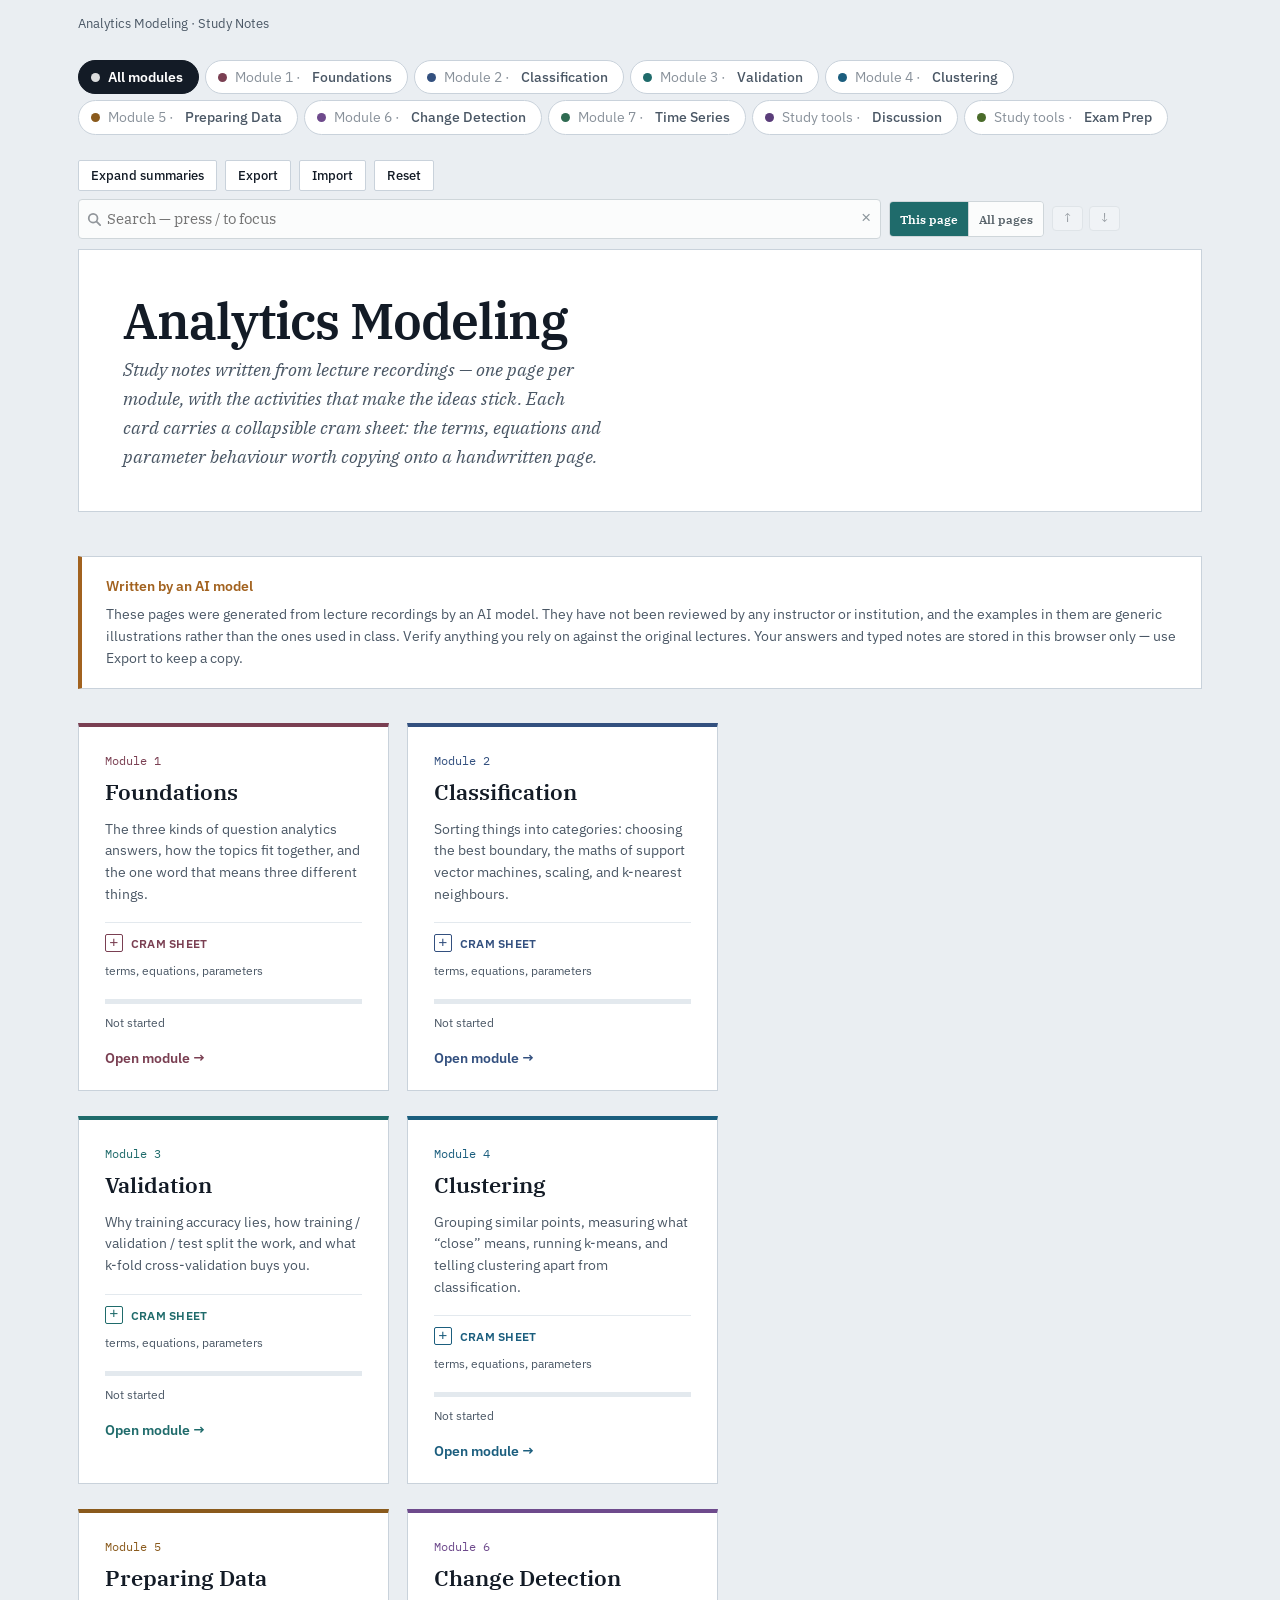
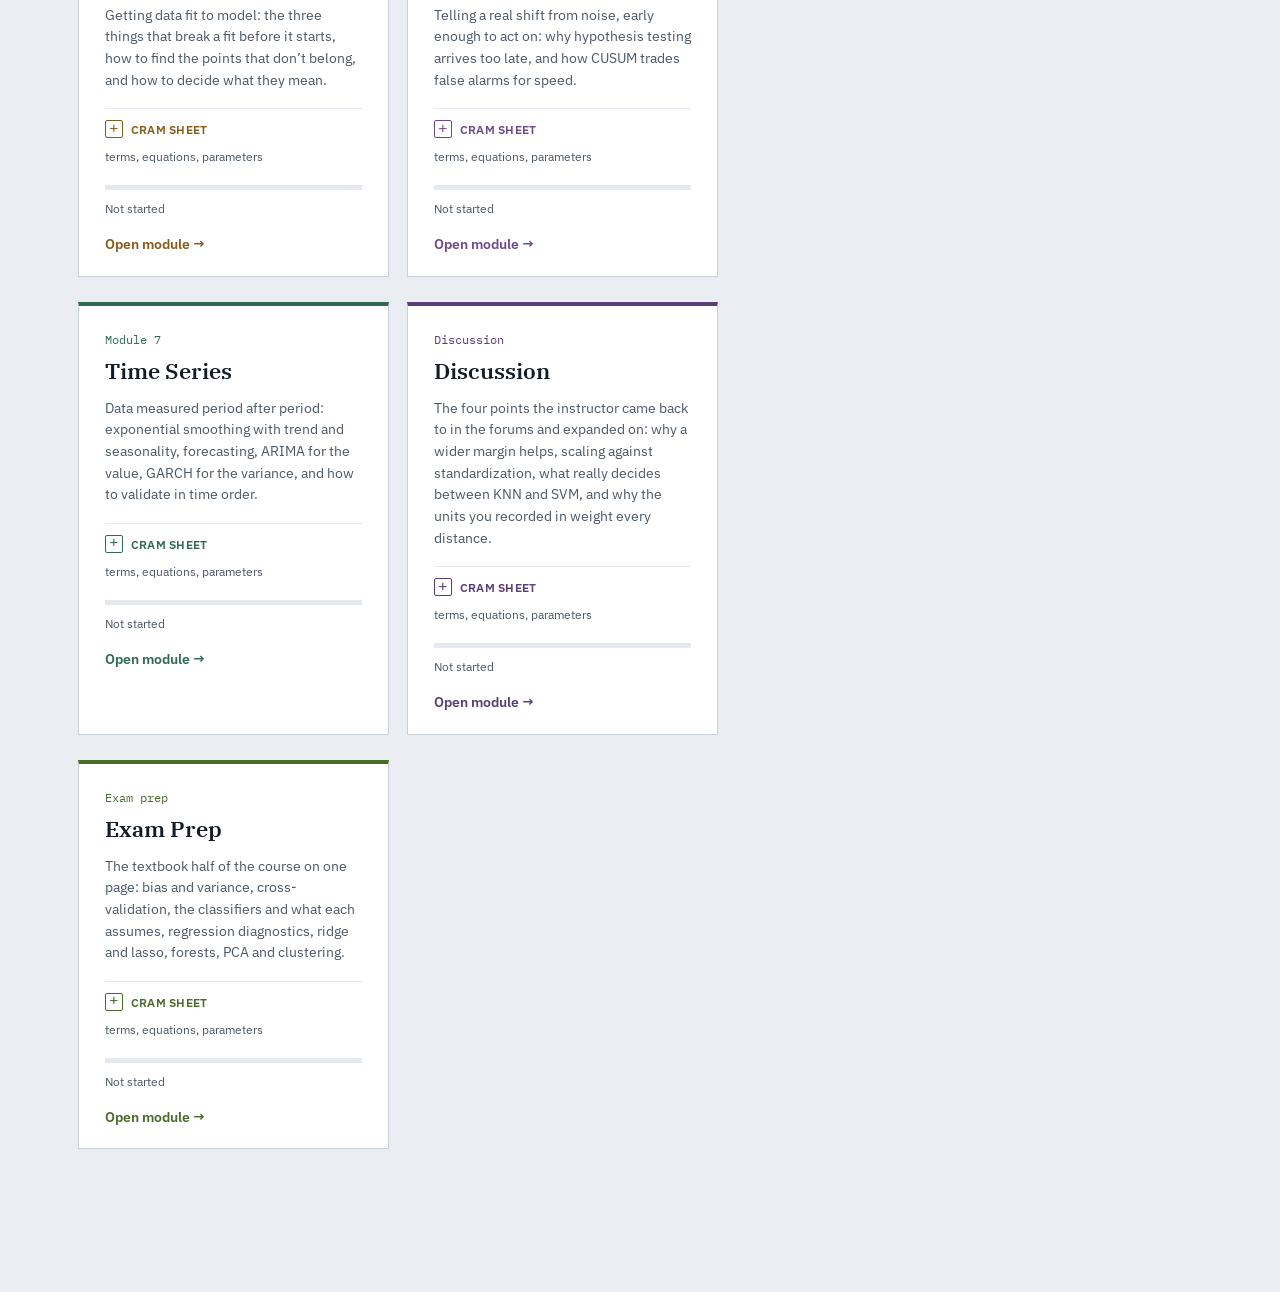
==== commit bad630ce: "Add files via upload" ====
--- a/index.html
+++ b/index.html
@@ -56,15 +56,20 @@
   padding-bottom:3px;border-bottom:1px solid var(--rule-faint);
 }
 .cbody h4:first-child{margin-top:2px}
-.cbody ul{margin:0;padding:0;list-style:none}
-.cbody li{margin:0 0 5px;padding-left:11px;text-indent:-11px}
+/* study.css sets `.modgrid li{display:flex}` for the card tiles themselves.
+   These bullets live inside a tile, so that rule reaches them too and turns
+   every bullet into a flex row — the bold term and the rest of the sentence
+   become separate columns that overlap. Both selectors below outrank it. */
+.modgrid .cbody ul{display:block;margin:0;padding:0;list-style:none;max-width:none}
+.modgrid .cbody li{display:block;margin:0 0 5px;padding-left:12px;text-indent:-12px}
 .cbody li::before{content:"\00B7";color:var(--c);font-weight:700;margin-right:6px}
 .cbody b{font-weight:600}
 .cbody i{font-style:italic;color:var(--ink-soft)}
-.cbody .eqs li{
-  font-family:var(--mono);font-size:.78rem;line-height:1.45;
+.modgrid .cbody .eqs li{
+  display:block;font-family:var(--mono);font-size:.78rem;line-height:1.45;
   background:var(--rule-faint);padding:5px 8px;margin:0 0 4px;
-  text-indent:0;border-left:2px solid var(--c);
+  padding-left:8px;text-indent:0;border-left:2px solid var(--c);
+  overflow-wrap:anywhere;
 }
 .cbody .eqs li::before{content:none}
 .cbody .eqs li i{font-family:var(--sans);font-style:normal;color:var(--ink-soft);display:block;font-size:.76rem}
@@ -498,5 +503,6 @@
 }
 </script>
 <script src="study.js"></script>
+<script src="search.js" defer></script>
 </body>
 </html>
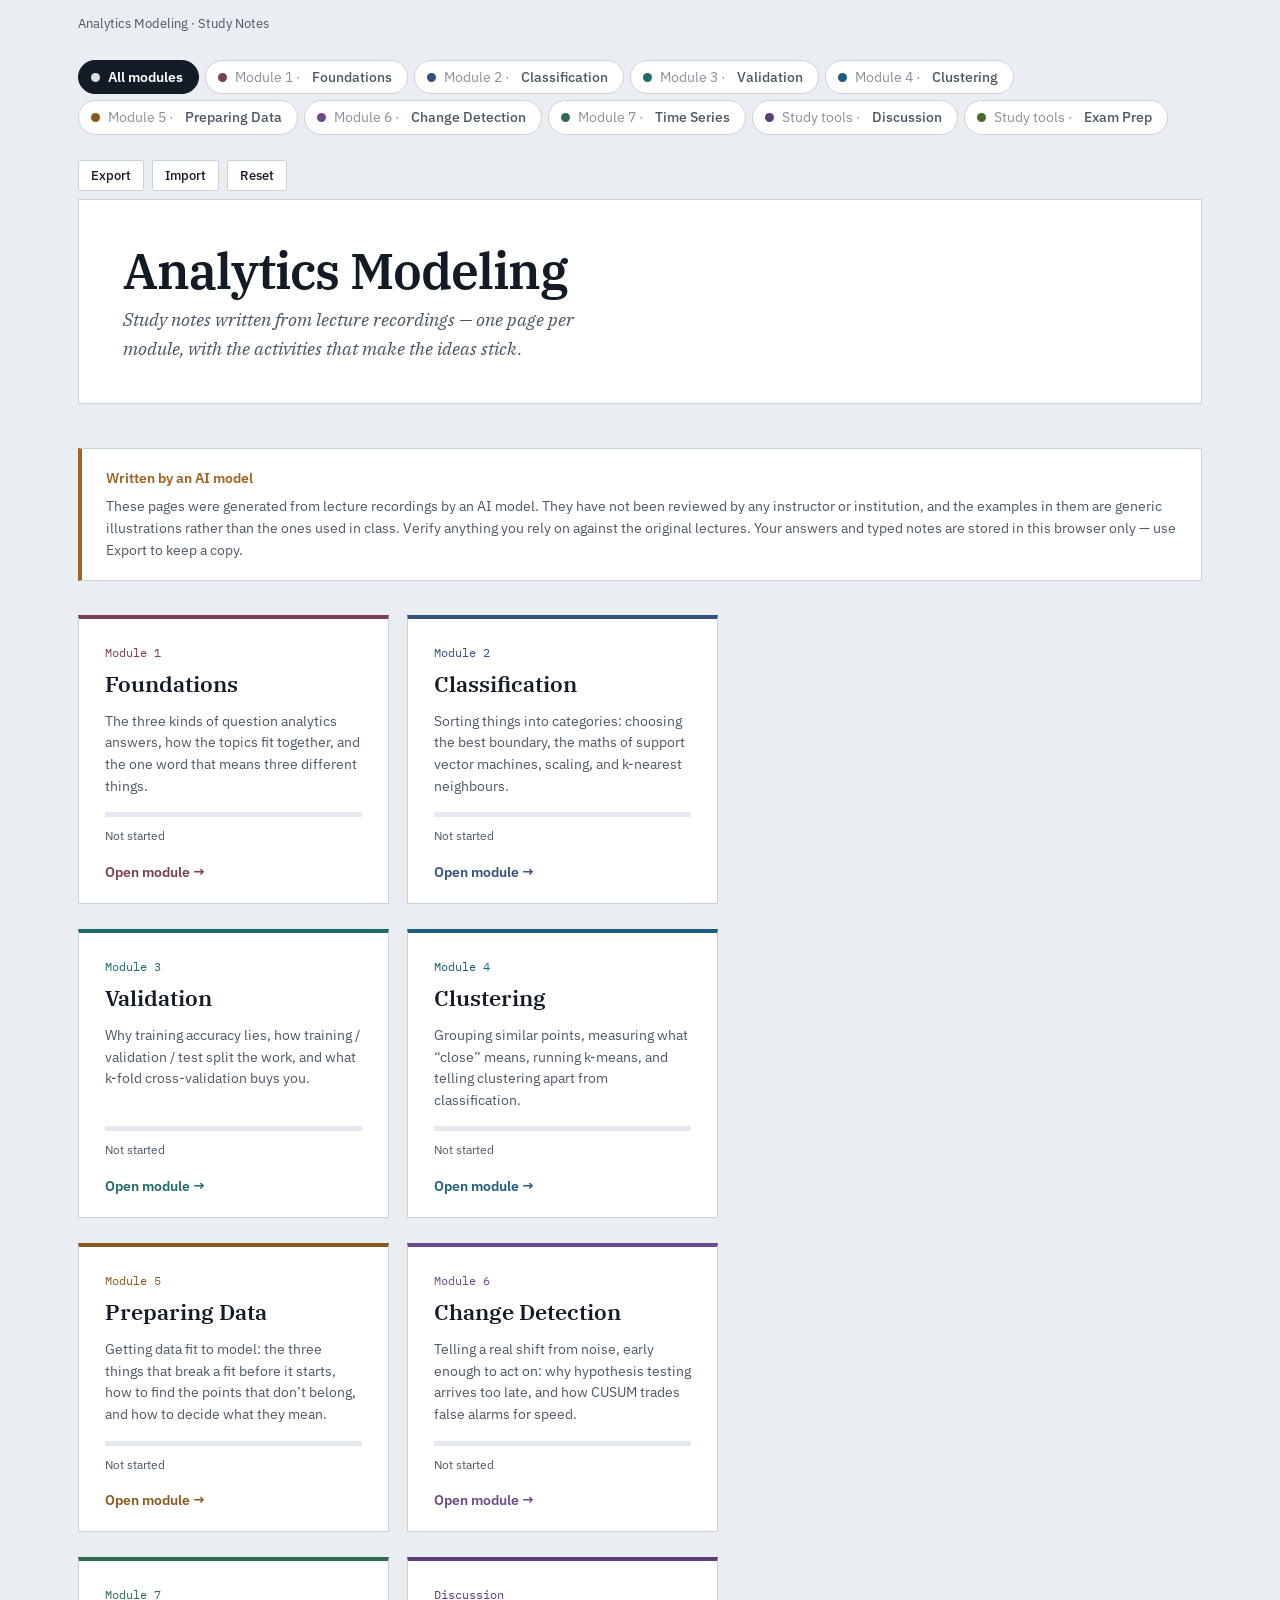
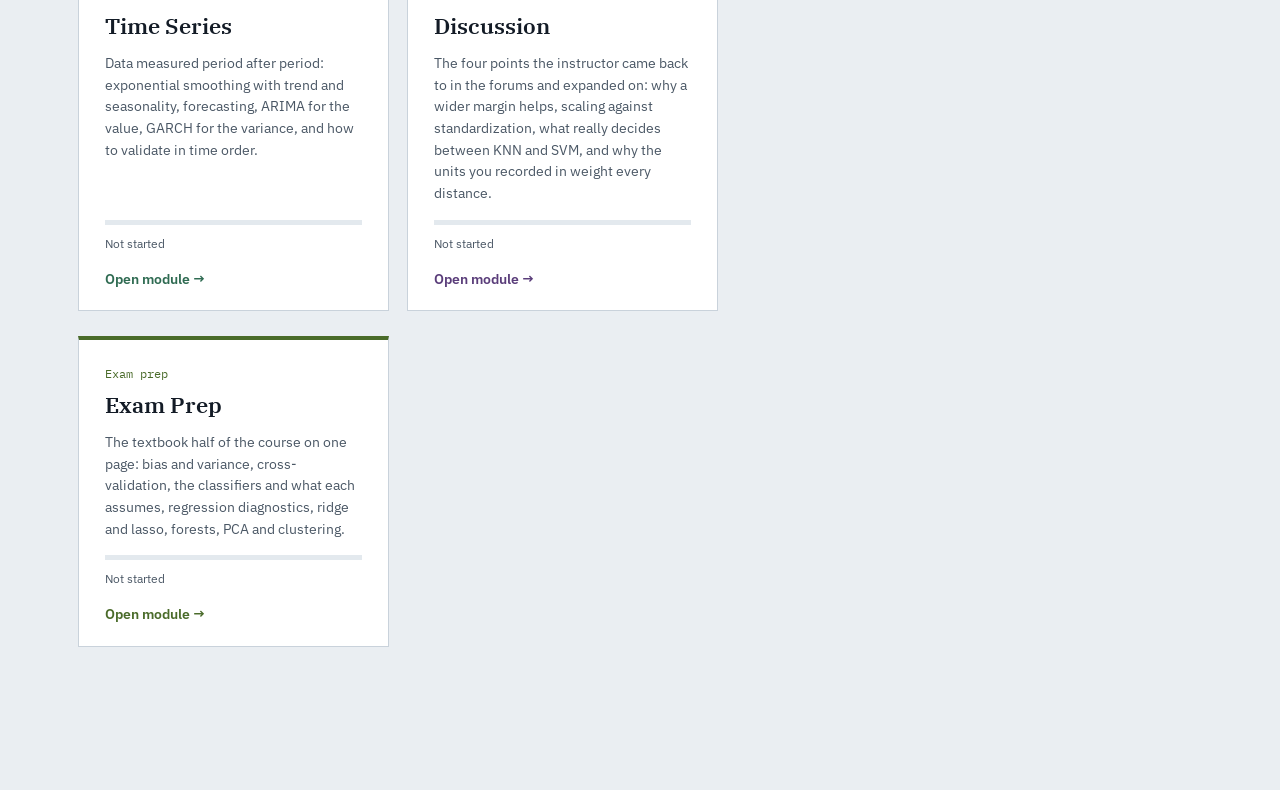
==== commit c4f7993c: "Add files via upload" ====
--- a/index.html
+++ b/index.html
@@ -9,83 +9,6 @@
 <link rel="preconnect" href="https://fonts.gstatic.com" crossorigin>
 <link href="https://fonts.googleapis.com/css2?family=IBM+Plex+Mono:wght@400;500&family=IBM+Plex+Sans:wght@400;500;600&family=IBM+Plex+Serif:ital,wght@0,400;0,600;1,400&display=swap" rel="stylesheet">
 <link rel="stylesheet" href="study.css">
-<style>
-/* ============================================================
-   Index-only additions: the collapsible cram sheet on each card.
-   Kept here rather than in study.css so the shared stylesheet
-   stays untouched.
-   ============================================================ */
-
-/* The card is now a <div>, not an <a>, because a <details> cannot
-   live inside a link. The whole surface is still clickable via a
-   stretched pseudo-element on .go, and the cram sheet is lifted
-   above it so its toggle keeps working. */
-.modcard{
-  position:relative;
-  background:var(--surface);border:1px solid var(--rule);border-top:4px solid var(--c);
-  padding:24px 26px 20px;display:flex;flex-direction:column;flex:1 1 auto;
-  color:inherit;transition:border-color .15s,box-shadow .15s;
-}
-.modcard:hover,.modcard:focus-within{border-color:var(--c);box-shadow:0 2px 14px rgba(19,27,38,.09)}
-.modcard:hover .go{text-decoration:underline}
-.modcard .go{font-family:var(--sans);font-size:.9rem;font-weight:600;color:var(--c);text-decoration:none}
-.modcard .go::after{content:"";position:absolute;inset:0;z-index:1}
-.modcard p.blurb{flex:0 0 auto}
-
-/* ---- cram sheet ---- */
-.cram{position:relative;z-index:2;margin:2px 0 16px;border-top:1px solid var(--rule-faint)}
-.cram summary{
-  list-style:none;cursor:pointer;display:flex;align-items:center;gap:8px;flex-wrap:wrap;
-  font-family:var(--sans);font-size:.78rem;font-weight:600;letter-spacing:.02em;
-  text-transform:uppercase;color:var(--c);padding:10px 0 2px;
-}
-.cram summary::-webkit-details-marker{display:none}
-.cram summary::before{
-  content:"+";font-family:var(--mono);font-weight:500;font-size:.95rem;line-height:1;
-  width:16px;height:16px;display:grid;place-items:center;
-  border:1px solid currentColor;border-radius:2px;flex:0 0 auto;
-}
-.cram[open] summary::before{content:"\2212"}
-.cram summary .hint-lbl{font-weight:400;text-transform:none;letter-spacing:0;color:var(--ink-soft);font-size:.76rem}
-.cram summary:hover{text-decoration:underline}
-
-.cbody{padding:8px 0 4px;font-family:var(--sans);font-size:.82rem;line-height:1.5;color:var(--ink)}
-.cbody h4{
-  font-family:var(--mono);font-size:.68rem;font-weight:500;letter-spacing:.08em;
-  text-transform:uppercase;color:var(--ink-soft);margin:14px 0 5px;
-  padding-bottom:3px;border-bottom:1px solid var(--rule-faint);
-}
-.cbody h4:first-child{margin-top:2px}
-/* study.css sets `.modgrid li{display:flex}` for the card tiles themselves.
-   These bullets live inside a tile, so that rule reaches them too and turns
-   every bullet into a flex row — the bold term and the rest of the sentence
-   become separate columns that overlap. Both selectors below outrank it. */
-.modgrid .cbody ul{display:block;margin:0;padding:0;list-style:none;max-width:none}
-.modgrid .cbody li{display:block;margin:0 0 5px;padding-left:12px;text-indent:-12px}
-.cbody li::before{content:"\00B7";color:var(--c);font-weight:700;margin-right:6px}
-.cbody b{font-weight:600}
-.cbody i{font-style:italic;color:var(--ink-soft)}
-.modgrid .cbody .eqs li{
-  display:block;font-family:var(--mono);font-size:.78rem;line-height:1.45;
-  background:var(--rule-faint);padding:5px 8px;margin:0 0 4px;
-  padding-left:8px;text-indent:0;border-left:2px solid var(--c);
-  overflow-wrap:anywhere;
-}
-.cbody .eqs li::before{content:none}
-.cbody .eqs li i{font-family:var(--sans);font-style:normal;color:var(--ink-soft);display:block;font-size:.76rem}
-.cbody .knob li b{font-family:var(--mono);font-weight:500;color:var(--c)}
-.cbody .warn{color:var(--no);font-weight:600}
-
-/* print: everything open, so the page prints as one long cheat sheet */
-@media print{
-  .topbar,.disclosure,.toolbar,.bar,.pct,.go,dialog{display:none !important}
-  .cram .cbody{display:block !important}
-  .cram summary{display:none}
-  .modgrid{display:block}
-  .modcard{break-inside:avoid;border:none;box-shadow:none;padding:0 0 14px}
-  body{font-size:11px}
-}
-</style>
 </head>
 <body data-page="index">
 <div class="wrap">
@@ -95,7 +18,6 @@
     <a class="brand" href="index.html">Analytics Modeling &middot; Study Notes</a>
     <nav class="tabs" aria-label="Modules"></nav>
     <div class="toolbar">
-      <button class="btn" id="cramAll">Expand summaries</button>
       <button class="btn" id="exportBtn">Export</button>
       <button class="btn" id="importBtn">Import</button>
       <button class="btn" id="resetBtn">Reset</button>
@@ -106,7 +28,7 @@
 
 <header class="hero">
   <h1>Analytics Modeling</h1>
-  <p class="sub">Study notes written from lecture recordings — one page per module, with the activities that make the ideas stick. Each card carries a collapsible cram sheet: the terms, equations and parameter behaviour worth copying onto a handwritten page.</p>
+  <p class="sub">Study notes written from lecture recordings — one page per module, with the activities that make the ideas stick.</p>
 </header>
 
 <div class="disclosure">
@@ -163,346 +85,23 @@
   exam: 103
 };
 
-/* ============================================================
-   CRAM — the collapsible summary on each module card.
-
-   One entry per module id, written for transcription onto a
-   handwritten crib sheet: definitions in the fewest words that
-   still distinguish them, every equation the module states, and
-   a "turn the knob" block saying what moving each parameter does.
-
-   >>> TO EDIT: change the HTML string for that module id.
-   >>> TO ADD A MODULE: add an entry keyed by the module's id.
-       A module with no entry here simply shows no cram sheet.
-   ============================================================ */
-window.CRAM = {
-
-m1: `
-<h4>The three questions</h4>
-<ul>
-<li><b>Descriptive</b> — explains a pattern already in past data. Clustering, change detection, dimensionality reduction.</li>
-<li><b>Predictive</b> — a value not yet observed. Classification, regression, time-series forecasting.</li>
-<li><b>Prescriptive</b> — a course of action, usually with an objective to optimise. Optimization, simulation, probability models.</li>
-<li><b>The test</b> — ask what the <i>answer</i> would be: an explanation of the past → descriptive; a value → predictive; an action → prescriptive.</li>
-</ul>
-<h4>Definitions</h4>
-<ul>
-<li><b>Modeling</b> — expressing the <i>key</i> parts of a real-life situation in math, so the math can be analysed and the analysis turned back into a real-life answer.</li>
-<li><b>Three legs</b> — situation → math &nbsp;·&nbsp; analysis &nbsp;·&nbsp; math → recommendation. Teaching covers the middle; projects fail at the ends.</li>
-<li><b>"Model" has 3 zoom levels</b> — (1) the method ("regression"); (2) method + its chosen variables; (3) the fitted equation with numbers in it. "Compare five SVM models" = level 2; "retrain the model" = a level-2 spec producing a level-3 equation.</li>
-</ul>
-<h4>Cross-cutting (used by every method)</h4>
-<ul>
-<li>Data preparation · scaling · distance metrics · validation · missing data · variable selection · outliers · measuring model quality.</li>
-</ul>
-<h4>Project shape — 7 steps</h4>
-<ul>
-<li>Frame the question → get &amp; clean data → prepare it → fit candidate models → validate &amp; choose one → estimate its true quality → interpret it for the organisation. Loop back when it isn't good enough.</li>
-<li>Only one box is "doing analytics". Acquiring and cleaning takes the largest share of the time.</li>
-</ul>`,
-
-m2: `
-<h4>Terms</h4>
-<ul>
-<li><b>Classification</b> — putting things into categories. Response coded <b>y = ±1</b> (not 1/0) so both classes collapse into one inequality.</li>
-<li><b>Hyperplane</b> — the boundary. Parallel lines share a₁…aₙ and differ only in a₀ — which is why the intercept is the thing you slide when costs are unequal.</li>
-<li><b>Margin</b> — the gap between the two parallel lines touching the nearest points.</li>
-<li><b>Support vectors</b> — the points on the margin edges; only they determine the boundary, and that is where the name comes from.</li>
-<li><b>Hard vs soft margin</b> — hard requires perfect separation; soft pays a penalty (hinge loss) for violations.</li>
-<li><b>KNN</b> — no boundary at all. Keep every training point, classify by majority vote of the k closest. Multi-class needs no extra machinery.</li>
-</ul>
-<h4>Equations</h4>
-<ul class="eqs">
-<li>a₁x₁ + … + aₙxₙ + a₀ = 0 <i>the hyperplane</i></li>
-<li>blue: Σⱼ aⱼxᵢⱼ + a₀ ≥ +1 &nbsp;&nbsp; red: Σⱼ aⱼxᵢⱼ + a₀ ≤ −1</li>
-<li>yᵢ ( Σⱼ aⱼxᵢⱼ + a₀ ) ≥ 1 &nbsp; for every i <i>the two merged — why y = ±1</i></li>
-<li>margin = 2 / √( Σⱼ aⱼ² ) <i>coefficients in the denominator: small aⱼ ⇒ wide margin</i></li>
-<li>hard margin: min Σⱼ aⱼ² &nbsp; s.t. &nbsp; yᵢ(Σⱼ aⱼxᵢⱼ + a₀) ≥ 1</li>
-<li>errorᵢ = max{ 0 , 1 − yᵢ(Σⱼ aⱼxᵢⱼ + a₀) } <i>hinge loss: 0 when comfortably right</i></li>
-<li>soft margin: min Σᵢ max{0, 1 − yᵢ(Σⱼ aⱼxᵢⱼ + a₀)} + λ · Σⱼ aⱼ²</li>
-<li>scaling: xᵢⱼ' = (xᵢⱼ − x min,j) / (x max,j − x min,j)</li>
-<li>standardizing: xᵢⱼ' = (xᵢⱼ − μⱼ) / σⱼ</li>
-<li>cost 2:1 → intercept = ⅔(a₀ − 1) + ⅓(a₀ + 1) <i>weighted blend, pulled toward the costly side</i></li>
-</ul>
-<h4>Turn the knob</h4>
-<ul class="knob">
-<li><b>λ ↑</b> — a wide margin outweighs mistakes on known points: simpler, more robust, more training errors.</li>
-<li><b>λ → 0</b> — avoiding mistakes outweighs a wide margin: narrow margin, fits noise, overfits.</li>
-<li><b>aⱼ ↓</b> — margin widens; they sit in the denominator.</li>
-<li><b>k ↑ (KNN)</b> — smoother, more bias, less variance. <b>k ↓</b> — jumpy, fits noise. Choose k by <i>validation</i>, not by a formula.</li>
-<li><b>Unequal costs</b> — don't change the slope; slide the intercept toward the expensive mistake.</li>
-</ul>
-<h4>Scaling vs standardizing</h4>
-<ul>
-<li><b>Scaling</b> → bounded [0,1], keeps the distribution's shape, easily dragged by one outlier. For another range [a,b]: take the 0–1 value, ×(b−a), +a.</li>
-<li><b>Standardizing</b> → mean 0, sd 1, unbounded; reads as "how many σ from the mean"; better with roughly normal data or when outliers exist.</li>
-<li><span class="warn">Do it before fitting.</span> Coefficients of 5 and 700 mean a 1% nudge to the big attribute moves the objective as much as a 600% change to the small one.</li>
-<li>Only <i>after</i> scaling can |aⱼ| be read as variable importance.</li>
-</ul>
-<h4>Three different k's</h4>
-<ul>
-<li>KNN: how many neighbours vote. k-means: how many clusters. k-fold: how many parts the data splits into.</li>
-</ul>`,
-
-m3: `
-<h4>Terms</h4>
-<ul>
-<li><b>Real vs random effects</b> — every dataset holds both; a model fits both, but only the real ones reappear in new data. That is why a training score always flatters.</li>
-<li><b>Training set</b> fits the model · <b>validation set</b> chooses among models · <b>test set</b> estimates the chosen model's true quality, once.</li>
-<li><b>Overfitting</b> — fitting random effects. <b>Leakage</b> — held-out data influencing the fit.</li>
-<li><b>k-fold CV</b> — split into k parts, train on k−1 and score on the held-out part, rotate, average. <b>LOOCV</b> — the extreme case, k = n.</li>
-<li><b>Bootstrap</b> — resample n observations <i>with replacement</i>, B times, to measure how uncertain a statistic is.</li>
-</ul>
-<h4>Equations &amp; numbers</h4>
-<ul class="eqs">
-<li>E[test error] = variance + (bias)² + irreducible error <i>all ≥ 0 — error can never beat the irreducible term</i></li>
-<li>CV(n) = (1/n) Σᵢ MSEᵢ , &nbsp; MSEᵢ = (yᵢ − ŷᵢ)²</li>
-<li>classification: CV(n) = (1/n) Σᵢ Errᵢ , &nbsp; Errᵢ = 1 if misclassified</li>
-<li>LOOCV shortcut (linear fits): CV(n) = (1/n) Σᵢ [ (yᵢ − ŷᵢ) / (1 − hᵢ) ]² <i>hᵢ = leverage, between 1/n and 1</i></li>
-<li>P(obs appears in a bootstrap sample) = 1 − (1 − 1/n)ⁿ → 1 − 1/e ≈ 63.2% <i>≈ 36.8% out-of-bag</i></li>
-<li>each fold model trains on (k − 1)/k of the data</li>
-</ul>
-<h4>Turn the knob</h4>
-<ul class="knob">
-<li><b>k ↑</b> — bias ↓ (each fit sees more data), variance ↑ (fold models near-identical, so their errors are correlated), cost ↑. k = 5 or 10 is the empirical compromise.</li>
-<li><b>k = 2</b> — trains on 50%, badly pessimistic. <b>k = 5</b> → 80%. <b>k = 10</b> → 90%. <b>k = n</b> — bias ≈ 0, highest variance, n fits.</li>
-<li><b>more models compared</b> — the winner's validation score is more inflated by luck, so the separate test set matters more.</li>
-</ul>
-<h4>Rules that carry marks</h4>
-<ul>
-<li>Typical split: 20% test; the other 80% divided into k folds for train/validate.</li>
-<li>Quote the validation figure, not the training one (the lecture's 80%, not 90%) — and only if it was the single model you built.</li>
-<li>After choosing: <span class="warn">retrain on all the data.</span> Never deploy a fold model; never average fold coefficients.</li>
-<li>In four-fold CV each point helps train 3 of the 4 models and is held out exactly once.</li>
-<li><b>CV breaks when</b> — preprocessing happened before the split; the data is ordered in time; rows aren't independent; the future won't resemble the past.</li>
-<li><b>Nested CV</b> — needed when the same data both tunes and assesses.</li>
-</ul>`,
-
-m4: `
-<h4>Terms</h4>
-<ul>
-<li><b>Clustering</b> — unsupervised: no labels given, the groups are discovered. Classification's categories exist beforehand.</li>
-<li><b>Centroid</b> — the mean of the points in a cluster; k-means' "center".</li>
-<li><b>Heuristic</b> — not guaranteed optimal, but fast and usually close. k-means is one.</li>
-<li><b>Voronoi diagram</b> — assign every location to its nearest center and the space divides into regions; that is how a new point is predicted.</li>
-<li><b>Elbow</b> — the kink in total-distance-against-k, where extra clusters stop buying much.</li>
-</ul>
-<h4>Equations</h4>
-<ul class="eqs">
-<li>Euclidean: d = √( Σᵢ (xᵢ − yᵢ)² ) <i>straight line</i></li>
-<li>Manhattan / rectilinear: d = Σᵢ |xᵢ − yᵢ| <i>street grid</i></li>
-<li>p-norm (Minkowski order p): d = ( Σᵢ |xᵢ − yᵢ|ᵖ )^(1/p)</li>
-<li>∞-norm: d = maxᵢ |xᵢ − yᵢ| <i>only the biggest single gap counts</i></li>
-<li>k-means objective: min Σᵢ Σₖ yᵢₖ · d(xᵢ, zₖ) &nbsp; s.t. &nbsp; Σₖ yᵢₖ = 1 for every i</li>
-<li>cosine distance = 1 − (u·v)/(‖u‖‖v‖) <i>(3,4) vs (6,8): Euclidean 5, cosine 0</i></li>
-</ul>
-<h4>Notation</h4>
-<ul>
-<li><b>xᵢⱼ</b> — attribute j of point i. <i>Given.</i></li>
-<li><b>yᵢₖ</b> — 1 if point i is in cluster k, else 0. <i>Unknown.</i></li>
-<li><b>zₖⱼ</b> — coordinate j of center k. <i>Unknown.</i> y and z depend on each other, which is why k-means alternates.</li>
-</ul>
-<h4>The algorithm</h4>
-<ul>
-<li>Pick k starting centers → assign every point to its nearest center (the "maximization" half — it minimises distance) → recompute each center as the centroid of its points (the "expectation" half — it is a mean) → repeat.</li>
-<li>Stop when <b>no point changes cluster</b>: membership unchanged ⇒ centroids unchanged ⇒ the next assignment repeats itself. A fixed point.</li>
-</ul>
-<h4>Turn the knob</h4>
-<ul class="knob">
-<li><b>k ↑</b> — total distance to centers <i>always</i> falls, so "lowest total distance" is a useless rule: it picks one cluster per point. Use the elbow, or a practical constraint (budget for four fire stations, not six).</li>
-<li><b>p ↑</b> — bigger coordinate differences dominate; at p = ∞ only the single largest gap matters (the warehouse case).</li>
-<li><b>restarts ↑</b> — k-means is a heuristic and depends on its starting centers; run it several times and keep the best.</li>
-<li><b>outliers</b> — drag centroids, because a center is a mean. Deal with them first.</li>
-<li><span class="warn">Scale before any distance.</span> Units silently weight every dimension.</li>
-</ul>`,
-
-m5: `
-<h4>The three problems, before any model</h4>
-<ul>
-<li><b>Mismatched scales</b> — income ≈ 10⁵ against credit score ≈ 10². Fixed by scaling / standardizing (Module 2, Lesson 7).</li>
-<li><b>A few extreme points</b> — one or two points bend the answer. This module.</li>
-<li><b>Extraneous information</b> — columns carrying noise, not signal. Fixed by variable selection / dimensionality reduction: by dropping or combining <i>columns</i>, not by transforming values.</li>
-</ul>
-<h4>Terms</h4>
-<ul>
-<li><b>Data preparation</b> — everything done between collecting the data and handing it to a model. What "assume the data is given" is quietly assuming.</li>
-<li><b>Outlier</b> — a point very different from the rest of the dataset. Context-dependent: a value can be ordinary on its own and impossible in its neighbourhood.</li>
-<li><b>IQR</b> — 75th percentile minus 25th.</li>
-</ul>
-<h4>Box and whisker plot</h4>
-<ul>
-<li>Box edges = 25th and 75th percentiles. Line inside = the median, the 50th.</li>
-<li>Whiskers = a chosen reasonable range — 10th/90th, or 5th/95th.</li>
-<li>Every point beyond a whisker is drawn individually: those are the <i>candidates</i>, not verdicts.</li>
-</ul>
-<ul class="eqs">
-<li>software default whiskers: furthest point within Q1 − 1.5·IQR … Q3 + 1.5·IQR</li>
-<li>P(|x − μ| &gt; 2σ) = 4.55% &nbsp;·&nbsp; P(|x − μ| &gt; 3σ) = 0.270% <i>two-sided; ≈ 2,700 per million</i></li>
-</ul>
-<h4>Turn the knob</h4>
-<ul class="knob">
-<li><b>whiskers wider</b> (5th/95th, or the 1.5·IQR rule) — fewer points flagged. <b>narrower</b> (10th/90th) — more flagged, more to investigate. The plot does not decide the count; you do, so always ask which convention produced a reported number.</li>
-<li><b>n ↑</b> — expect <i>more</i> extreme points, not fewer. About 2,700 in a million normal readings sit beyond 3σ and are perfectly genuine.</li>
-</ul>
-<h4>Finding vs judging</h4>
-<ul>
-<li>One dimension → box plot. Many dimensions → no good general pre-model test; instead <b>fit a model first and look where it is most wrong</b> (the largest residual against a smooth fit).</li>
-<li>Detection only produces candidates. Then ask <b>what caused it</b>:</li>
-<li><b>Error</b> (typo, broken sensor) → correct or remove.</li>
-<li><b>Real, different mechanism</b> → split into two models rather than forcing one.</li>
-<li><b>Real and still unusable</b> → keep it, but don't let it drive the fit; record the decision.</li>
-<li><span class="warn">You cannot answer "which kind is it?" from inside the dataset.</span></li>
-</ul>`,
-
-m6: `
-<h4>Terms</h4>
-<ul>
-<li><b>Change detection</b> — deciding, as data arrives, whether the process has shifted, early enough to act and without over-reacting to noise.</li>
-<li><b>Why not a hypothesis test</b> — it answers "did it change?" once enough data has been collected. Here the answer is needed while the data is still arriving.</li>
-<li><b>CUSUM</b> — a cumulative sum of deviations from μ, slack-adjusted, floored at zero.</li>
-<li><b>μ</b> the expected value when nothing has changed · <b>C</b> the allowance: how much variation you agree to ignore · <b>T</b> the threshold: how much evidence before you call it.</li>
-</ul>
-<h4>Equations</h4>
-<ul class="eqs">
-<li>increase: S⁺ₜ = max{ 0 , S⁺ₜ₋₁ + (xₜ − μ − C) } , &nbsp; S₀ = 0</li>
-<li>decrease: S⁻ₜ = max{ 0 , S⁻ₜ₋₁ + (μ − xₜ − C) } &nbsp;≡&nbsp; max{ 0 , S⁻ₜ₋₁ − (xₜ − μ) − C }</li>
-<li>alarm when &nbsp; Sₜ ≥ T &nbsp; <i>run both recursions to watch both directions</i></li>
-<li>industrial notation: C⁺ᵢ , C⁻ᵢ with μ₀ = μ , K = C , H = T <i>identical; the "tabular CUSUM"</i></li>
-<li>EWMA: zₜ = λxₜ + (1 − λ)zₜ₋₁ , z₀ = μ ; limits μ ± Lσ√( λ/(2−λ)·[1 − (1−λ)^2t] ) <i>λ ≈ 0.05–0.25, L = 3</i></li>
-</ul>
-<h4>What each piece is for</h4>
-<ul>
-<li><b>running total</b> — carries evidence forward, so a small persistent shift accumulates into a signal.</li>
-<li><b>− C</b> — subtracts a little each period so ordinary noise doesn't accumulate.</li>
-<li><b>max{0, ·}</b> — throws the total away whenever the evidence turns negative, so noise can't build a head start.</li>
-</ul>
-<h4>Turn the knob</h4>
-<ul class="knob">
-<li><b>C ↓ or T ↓</b> — changes detected sooner, false alarms more frequent. Right when <i>late detection</i> is the expensive mistake (every chip made before detection is scrapped).</li>
-<li><b>C ↑ or T ↑</b> — false alarms rarer, real changes take longer to surface. Right when <i>interrupting a healthy process</i> is the expensive mistake.</li>
-<li><b>Why not C = 0 and raise T instead?</b> With C = 0 the total drifts upward on noise alone — in the example it reached 119 against a 150 threshold with nothing wrong. C keeps the baseline near zero instead.</li>
-<li><span class="warn">Do not update μ as new data arrives</span> — it would absorb the very shift you are trying to detect.</li>
-</ul>
-<h4>Worked example — μ = 300, +100 added from t = 11</h4>
-<ul>
-<li>C = 0, T = 450 → alarm at t = 14. Slow, but noise peaked at 119, never close.</li>
-<li>C = 0, T = 150 → alarm at t = 11. Fast, but noise had already reached 119 — 79% of the threshold.</li>
-<li>C = 15, T = 150 → alarm at t = 12. One period later, and the total never exceeded 23 beforehand.</li>
-</ul>`,
-
-m7: `
-<h4>Terms</h4>
-<ul>
-<li><b>Time series</b> — the same response recorded period after period. It moves for three reasons: <b>trend</b>, <b>cyclical/seasonal</b> variation, and <b>randomness</b>.</li>
-<li><b>Exponential smoothing</b> — today's estimate is a blend of the newest reading and yesterday's belief.</li>
-<li><b>S</b> baseline · <b>T</b> trend · <b>C</b> seasonal factor · <b>L</b> cycle length.</li>
-<li><b>Holt</b> = trend added. <b>Holt-Winters</b> = trend + seasonality.</li>
-<li><b>Stationary</b> — mean, variance and correlation structure don't drift; what ARIMA needs, reached by differencing.</li>
-</ul>
-<h4>Equations — smoothing</h4>
-<ul class="eqs">
-<li>Sₜ = α·xₜ + (1 − α)·Sₜ₋₁ , &nbsp; 0 &lt; α &lt; 1 , &nbsp; S₁ = x₁</li>
-<li>with trend: Sₜ = α·xₜ + (1 − α)(Sₜ₋₁ + Tₜ₋₁)</li>
-<li>Tₜ = β(Sₜ − Sₜ₋₁) + (1 − β)Tₜ₋₁ , &nbsp; T₁ = 0</li>
-<li>seasonal (multiplicative): Sₜ = α(xₜ / Cₜ₋L) + (1 − α)(Sₜ₋₁ + Tₜ₋₁)</li>
-<li>Cₜ = γ(xₜ / Sₜ) + (1 − γ)Cₜ₋L , &nbsp; first L factors = 1</li>
-<li>forecasts: Fₜ₊₁ = Sₜ &nbsp;·&nbsp; Sₜ + Tₜ &nbsp;·&nbsp; (Sₜ + Tₜ)·C₍ₜ₊₁₎₋L</li>
-<li>unrolled: Sₜ = αxₜ + α(1−α)xₜ₋₁ + α(1−α)²xₜ₋₂ + … <i>weight k periods back = α(1−α)ᵏ</i></li>
-<li>error-correction form: Fₜ₊₁ = Fₜ + α(xₜ − Fₜ) <i>new forecast = old + α × last error</i></li>
-<li>fitting: min Σₜ (Fₜ − xₜ)² over α, β, γ &nbsp; s.t. 0 ≤ α, β, γ ≤ 1</li>
-</ul>
-<h4>Equations — ARIMA &amp; GARCH</h4>
-<ul class="eqs">
-<li>ARIMA(p,d,q): Dₜ = μ + Σᵢ₌₁..p φᵢDₜ₋ᵢ + Σᵢ₌₁..q θᵢεₜ₋ᵢ + εₜ <i>D = the d-th differences, not the raw values</i></li>
-<li>GARCH(p,q): σ²ₜ = ω + Σᵢ βᵢσ²ₜ₋ᵢ + Σᵢ γᵢε²ₜ₋ᵢ <i>models the variance, not the value</i></li>
-<li>RiskMetrics: σ²ₜ = λσ²ₜ₋₁ + (1 − λ)ε²ₜ₋₁ , λ = 0.94 daily <i>smoothing on squared returns</i></li>
-<li>eₜ = Fₜ − xₜ ; MAE = mean|eₜ| ; RMSE = √(mean eₜ²) ; MAPE = mean|eₜ / xₜ|</li>
-</ul>
-<h4>Turn the knob</h4>
-<ul class="knob">
-<li><b>α ↑</b> — trust the newest reading: short memory, responsive, jumpy. <b>α ↓</b> — long memory, smooth, slow to react. Large randomness ⇒ small α.</li>
-<li><b>α = 1</b> — believe every reading (that is the naive forecast). <b>α = 0</b> — never update.</li>
-<li><b>β, γ</b> — the same trade-off applied to the trend and to the seasonal factors.</li>
-<li><b>d ↑</b> — more differencing to remove drift; stock prices usually need d = 1.</li>
-<li><b>p, q</b> — read off the <i>differenced</i> series: ACF dies away + PACF cuts off at lag p → AR(p); ACF cuts off at lag q + PACF dies away → MA(q); both die away → try small p and q and compare on AIC/BIC.</li>
-</ul>
-<h4>Rules that carry marks</h4>
-<ul>
-<li>Multiplicative seasonality scales with the level; additive is a fixed size.</li>
-<li>Use C₍ₜ₋L₎, not Cₜ₋₁ — the most recent factor from the <i>same stage</i> of the cycle. If today is Monday, use last Monday's.</li>
-<li>ARIMA is short-term, wants stable data and roughly 40+ observations; exponential smoothing handles jumpier, spikier series.</li>
-<li>Familiar models in disguise: naive = ARIMA(0,1,0); white noise = ARIMA(0,0,0).</li>
-<li><span class="warn">Never use shuffled k-fold on a time series</span> — training on March and July to "predict" May leaks the answer. Use <b>walk-forward</b>: fit 1–40 → forecast 41 → record the error → add 41 → refit → repeat → average.</li>
-<li>Signed errors cancel: +8, −8, +6, −6 gives mean error 0 but MAE 7 and RMSE ≈ 7.07.</li>
-<li>Beat the benchmarks: naive Fₜ₊₁ = xₜ, seasonal naive Fₜ₊₁ = x₍ₜ₊₁₎₋L. Leftover errors should look like white noise.</li>
-</ul>`,
-
-disc: `
-<h4>The eight points the instructor kept returning to</h4>
-<ul>
-<li><b>1 · Wider margin</b> — not aesthetics. A wide gap tolerates measurement error and new points landing slightly off; a narrow one flips classes on tiny perturbations.</li>
-<li><b>2 · Scaling vs standardization</b> — scaling bounds to [0,1] and keeps the shape but is dragged by outliers; standardizing gives mean 0, sd 1, is unbounded, and suits roughly normal data.</li>
-<li><b>3 · KNN or SVM</b> — decided by the shape of the boundary and the size of the data, not by which is "better". SVM: a compact rule with coefficients, fast at prediction time, wants a broadly linear separation. KNN: no boundary, handles irregular and local structure and many classes, but stores every point and slows as n grows.</li>
-<li><b>4 · Units weight distance</b> — every distance-based method silently gives the biggest-numbered attribute the most say. Recording dollars instead of thousands changes the answer. Scale first.</li>
-<li><b>5 · Validation bias</b> — every dataset holds real and random patterns, so the model that wins on validation won partly on luck and its error rises on the test set. That is why one set can't both choose and report.</li>
-<li><b>6 · Classification vs clustering</b> — supervised against unsupervised; whether the categories arrived with the data or were discovered. The phrasing test: "which of these two groups?" against "which groups are there?"</li>
-<li><b>7 · Kinds of outlier</b> — finding one and judging it are different problems. Easy to find and hard to judge is the common case, and the dataset alone can never say whether a point is an error, a rare real event, or the most informative row you have.</li>
-<li><b>8 · C and T</b> — T is how much evidence before you call it; C is how much variation you agree to ignore. <span class="warn">Don't set C = 0 and raise T instead</span> — the total then drifts up on noise. And don't update μ as data arrives.</li>
-</ul>`,
-
-exam: `
-<h4>Eight checkpoints — the recurring exam topics</h4>
-<ul>
-<li><b>Validation vs test data</b> — validation chooses among models; test estimates the winner's true quality, once.</li>
-<li><b>Classification vs clustering</b> — labels given, or groups discovered.</li>
-<li><b>Margins in SVM</b> — margin = 2/√(Σⱼ aⱼ²); wider is more robust to new points.</li>
-<li><b>Scaling vs standardization</b> — (x − x min)/(x max − x min) against (x − μ)/σ; bounded and outlier-sensitive against unbounded and outlier-tolerant.</li>
-<li><b>KNN vs SVM</b> — boundary shape, number of classes, size of the data, cost at prediction time.</li>
-<li><b>Why feature scale matters for distance</b> — the attribute with the largest numbers dominates every distance and every margin term.</li>
-<li><b>Kinds of outlier</b> — detection produces candidates only; the cause decides what you do about them.</li>
-<li><b>CUSUM: C, T and the fixed mean</b> — C trades false alarms against detection delay, T sets the evidence required, μ stays fixed.</li>
-</ul>
-<h4>How to use it</h4>
-<ul>
-<li>Answer, read the reasoning, move on. Nothing is timed and nothing is saved between visits — work through it once your handwritten sheet is drafted, and write down every item you had to look up.</li>
-</ul>`
-
-};
-
 function buildIndex(mods){
   var grid = document.getElementById("modgrid");
   if (!grid) return;
-  var cram = window.CRAM || {};
   var html = "";
   mods.forEach(function(m, i){
-    var c = cram[m.id];
-    html += '<li><div class="modcard" data-mod="' + m.id + '" style="--c:' + m.colour + '">' +
+    html += '<li><a class="modcard" href="' + m.file + '" data-mod="' + m.id + '" style="--c:' + m.colour + '">' +
               '<span class="mnum">' + (m.label || ("Module " + (i + 1))) + '</span>' +
               '<h3>' + m.title + '</h3>' +
-              '<p class="blurb">' + m.blurb + '</p>' +
-              (c ? '<details class="cram">' +
-                     '<summary>Cram sheet <span class="hint-lbl">terms, equations, parameters</span></summary>' +
-                     '<div class="cbody">' + c + '</div>' +
-                   '</details>' : '') +
+              '<p>' + m.blurb + '</p>' +
               '<span class="bar"><i></i></span>' +
               '<span class="pct">Not started</span>' +
-              '<a class="go" href="' + m.file + '">Open module &rarr;</a>' +
-            '</div></li>';
+              '<span class="go">Open module &rarr;</span>' +
+            '</a></li>';
   });
   grid.innerHTML = html;
-
-  /* expand or collapse every cram sheet at once — handy before printing */
-  var btn = document.getElementById("cramAll");
-  if (btn) btn.addEventListener("click", function(){
-    var all = document.querySelectorAll("details.cram");
-    var anyClosed = false;
-    Array.prototype.forEach.call(all, function(d){ if (!d.open) anyClosed = true; });
-    Array.prototype.forEach.call(all, function(d){ d.open = anyClosed; });
-    btn.textContent = anyClosed ? "Collapse summaries" : "Expand summaries";
-  });
 }
 </script>
 <script src="study.js"></script>
-<script src="search.js" defer></script>
 </body>
 </html>
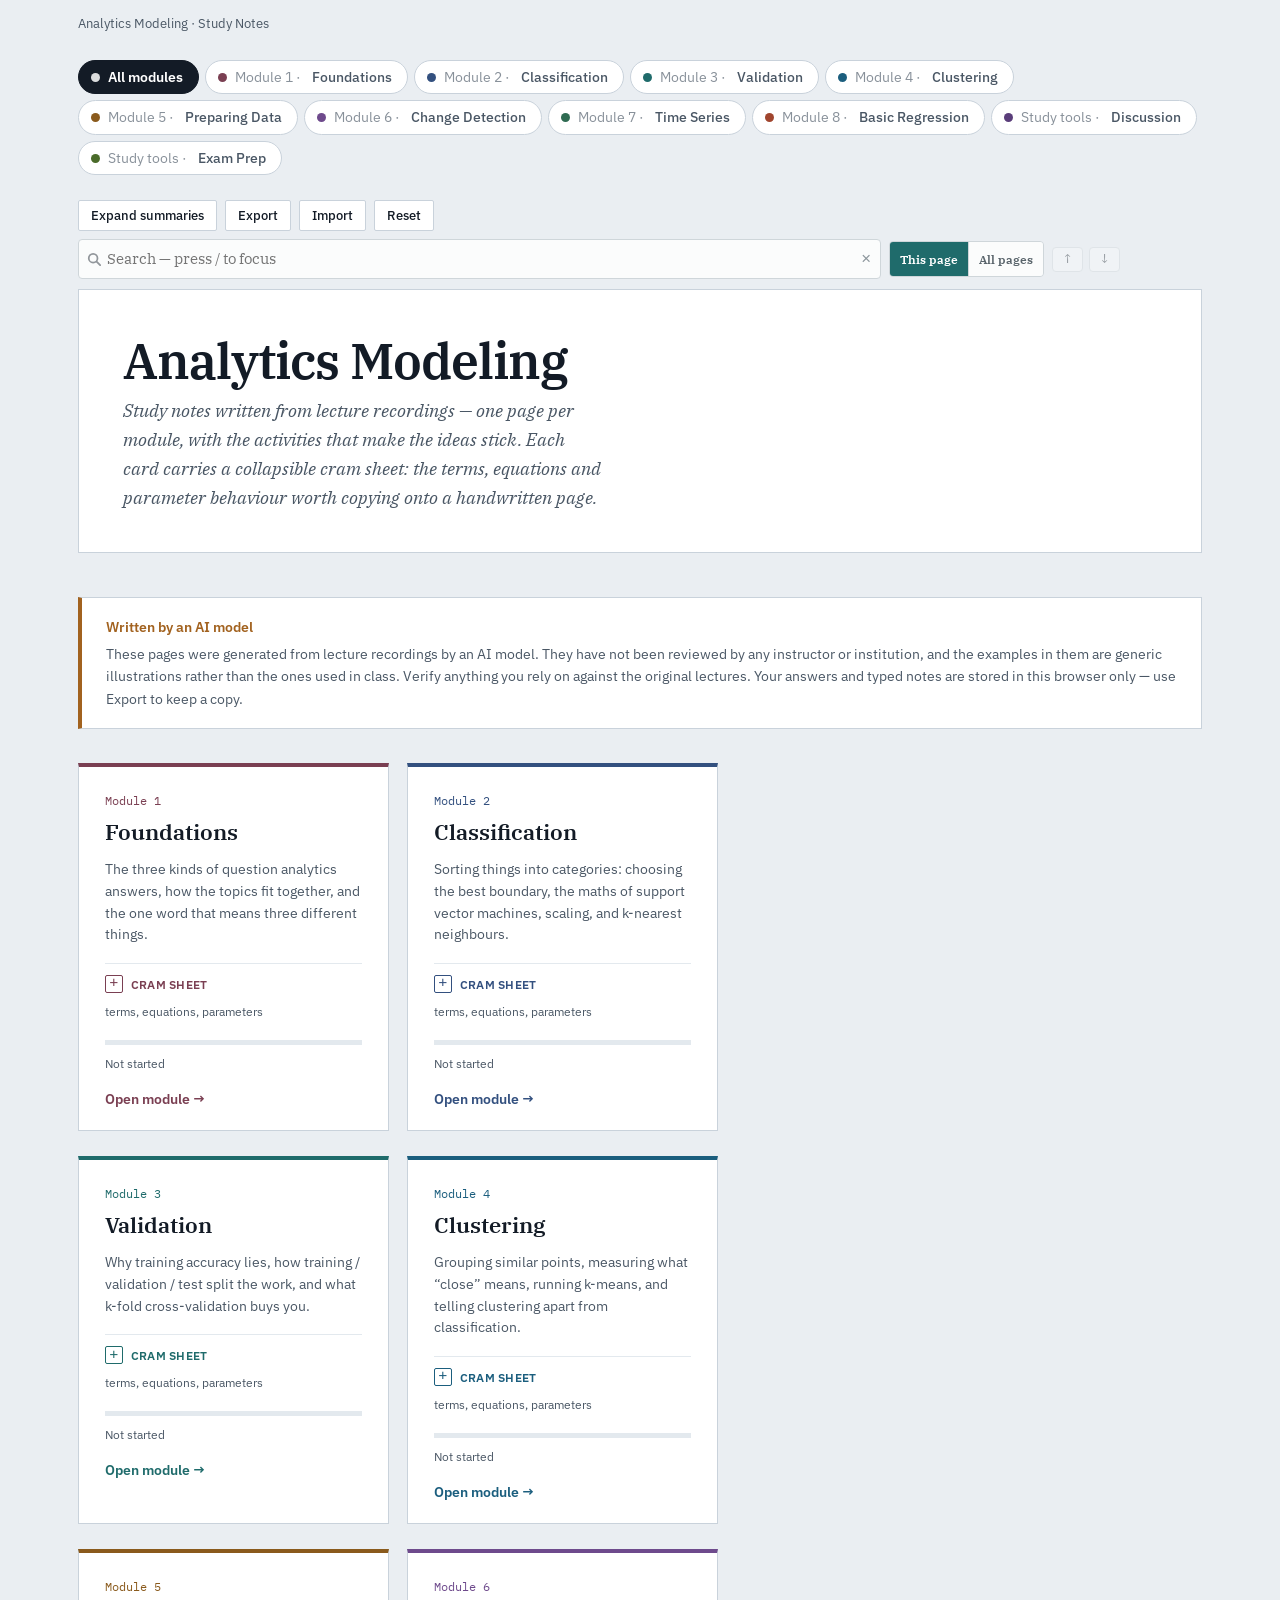
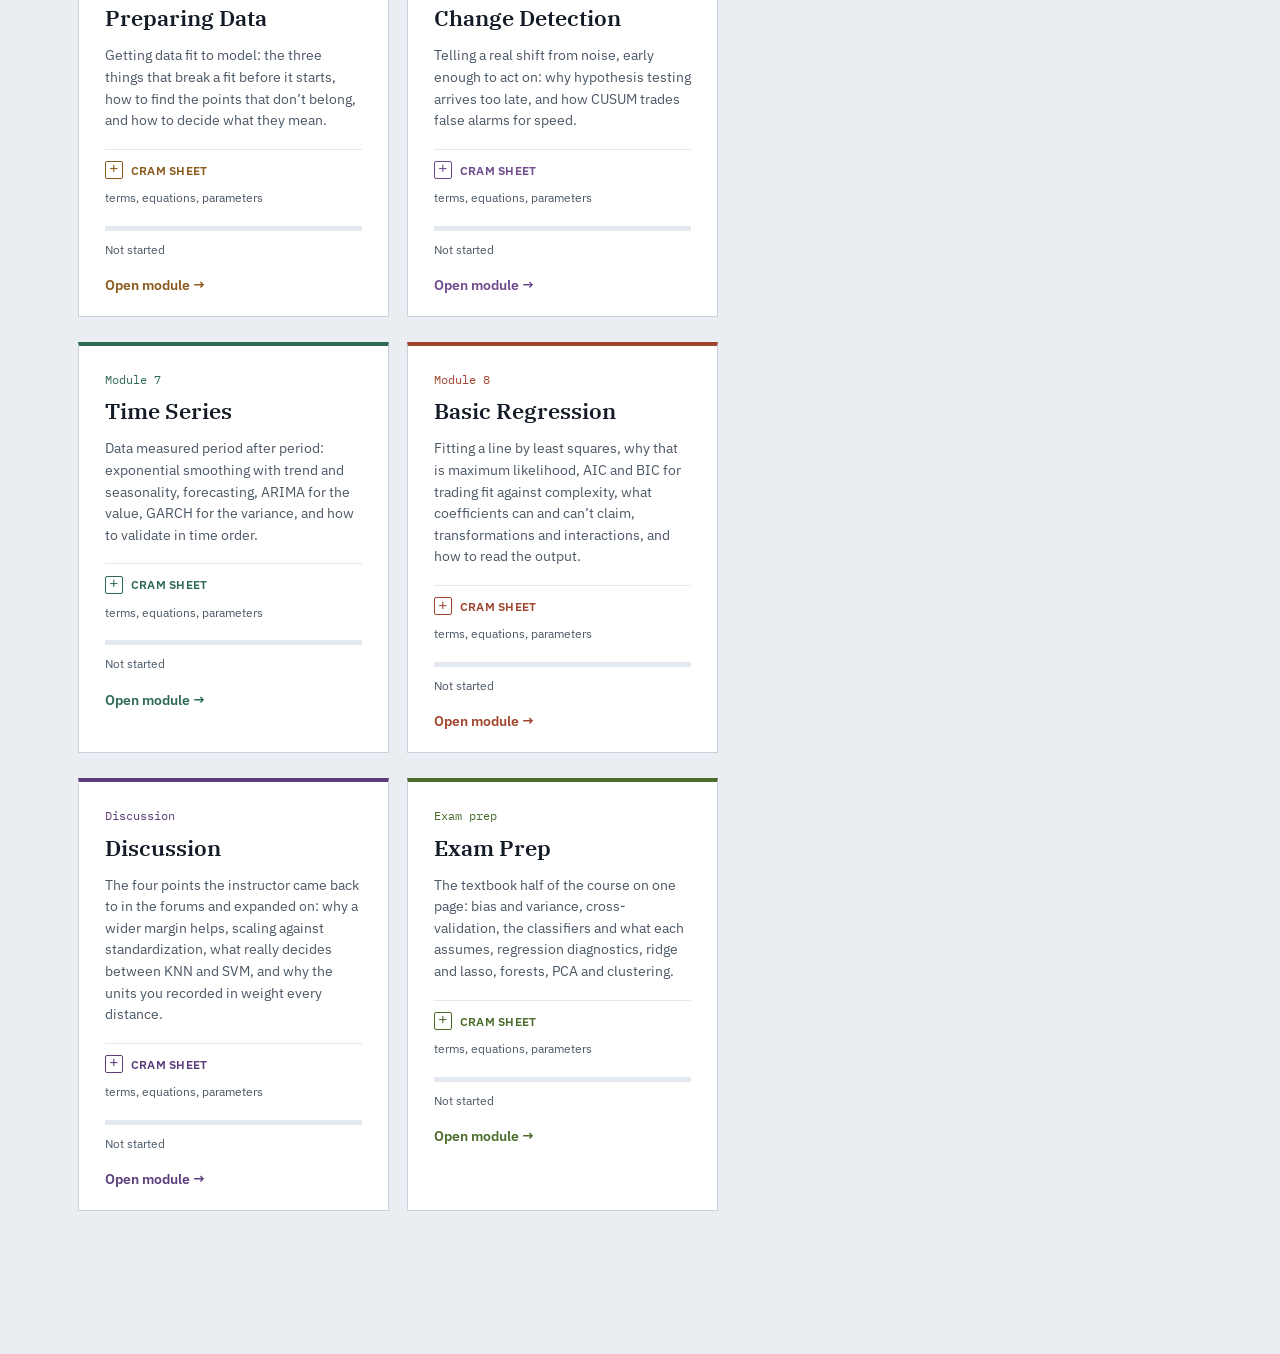
==== commit 6f00ea5d: "Add files via upload" ====
--- a/index.html
+++ b/index.html
@@ -9,6 +9,83 @@
 <link rel="preconnect" href="https://fonts.gstatic.com" crossorigin>
 <link href="https://fonts.googleapis.com/css2?family=IBM+Plex+Mono:wght@400;500&family=IBM+Plex+Sans:wght@400;500;600&family=IBM+Plex+Serif:ital,wght@0,400;0,600;1,400&display=swap" rel="stylesheet">
 <link rel="stylesheet" href="study.css">
+<style>
+/* ============================================================
+   Index-only additions: the collapsible cram sheet on each card.
+   Kept here rather than in study.css so the shared stylesheet
+   stays untouched.
+   ============================================================ */
+
+/* The card is now a <div>, not an <a>, because a <details> cannot
+   live inside a link. The whole surface is still clickable via a
+   stretched pseudo-element on .go, and the cram sheet is lifted
+   above it so its toggle keeps working. */
+.modcard{
+  position:relative;
+  background:var(--surface);border:1px solid var(--rule);border-top:4px solid var(--c);
+  padding:24px 26px 20px;display:flex;flex-direction:column;flex:1 1 auto;
+  color:inherit;transition:border-color .15s,box-shadow .15s;
+}
+.modcard:hover,.modcard:focus-within{border-color:var(--c);box-shadow:0 2px 14px rgba(19,27,38,.09)}
+.modcard:hover .go{text-decoration:underline}
+.modcard .go{font-family:var(--sans);font-size:.9rem;font-weight:600;color:var(--c);text-decoration:none}
+.modcard .go::after{content:"";position:absolute;inset:0;z-index:1}
+.modcard p.blurb{flex:0 0 auto}
+
+/* ---- cram sheet ---- */
+.cram{position:relative;z-index:2;margin:2px 0 16px;border-top:1px solid var(--rule-faint)}
+.cram summary{
+  list-style:none;cursor:pointer;display:flex;align-items:center;gap:8px;flex-wrap:wrap;
+  font-family:var(--sans);font-size:.78rem;font-weight:600;letter-spacing:.02em;
+  text-transform:uppercase;color:var(--c);padding:10px 0 2px;
+}
+.cram summary::-webkit-details-marker{display:none}
+.cram summary::before{
+  content:"+";font-family:var(--mono);font-weight:500;font-size:.95rem;line-height:1;
+  width:16px;height:16px;display:grid;place-items:center;
+  border:1px solid currentColor;border-radius:2px;flex:0 0 auto;
+}
+.cram[open] summary::before{content:"\2212"}
+.cram summary .hint-lbl{font-weight:400;text-transform:none;letter-spacing:0;color:var(--ink-soft);font-size:.76rem}
+.cram summary:hover{text-decoration:underline}
+
+.cbody{padding:8px 0 4px;font-family:var(--sans);font-size:.82rem;line-height:1.5;color:var(--ink)}
+.cbody h4{
+  font-family:var(--mono);font-size:.68rem;font-weight:500;letter-spacing:.08em;
+  text-transform:uppercase;color:var(--ink-soft);margin:14px 0 5px;
+  padding-bottom:3px;border-bottom:1px solid var(--rule-faint);
+}
+.cbody h4:first-child{margin-top:2px}
+/* study.css sets `.modgrid li{display:flex}` for the card tiles themselves.
+   These bullets live inside a tile, so that rule reaches them too and turns
+   every bullet into a flex row — the bold term and the rest of the sentence
+   become separate columns that overlap. Both selectors below outrank it. */
+.modgrid .cbody ul{display:block;margin:0;padding:0;list-style:none;max-width:none}
+.modgrid .cbody li{display:block;margin:0 0 5px;padding-left:12px;text-indent:-12px}
+.cbody li::before{content:"\00B7";color:var(--c);font-weight:700;margin-right:6px}
+.cbody b{font-weight:600}
+.cbody i{font-style:italic;color:var(--ink-soft)}
+.modgrid .cbody .eqs li{
+  display:block;font-family:var(--mono);font-size:.78rem;line-height:1.45;
+  background:var(--rule-faint);padding:5px 8px;margin:0 0 4px;
+  padding-left:8px;text-indent:0;border-left:2px solid var(--c);
+  overflow-wrap:anywhere;
+}
+.cbody .eqs li::before{content:none}
+.cbody .eqs li i{font-family:var(--sans);font-style:normal;color:var(--ink-soft);display:block;font-size:.76rem}
+.cbody .knob li b{font-family:var(--mono);font-weight:500;color:var(--c)}
+.cbody .warn{color:var(--no);font-weight:600}
+
+/* print: everything open, so the page prints as one long cheat sheet */
+@media print{
+  .topbar,.disclosure,.toolbar,.bar,.pct,.go,dialog{display:none !important}
+  .cram .cbody{display:block !important}
+  .cram summary{display:none}
+  .modgrid{display:block}
+  .modcard{break-inside:avoid;border:none;box-shadow:none;padding:0 0 14px}
+  body{font-size:11px}
+}
+</style>
 </head>
 <body data-page="index">
 <div class="wrap">
@@ -18,6 +95,7 @@
     <a class="brand" href="index.html">Analytics Modeling &middot; Study Notes</a>
     <nav class="tabs" aria-label="Modules"></nav>
     <div class="toolbar">
+      <button class="btn" id="cramAll">Expand summaries</button>
       <button class="btn" id="exportBtn">Export</button>
       <button class="btn" id="importBtn">Import</button>
       <button class="btn" id="resetBtn">Reset</button>
@@ -28,7 +106,7 @@
 
 <header class="hero">
   <h1>Analytics Modeling</h1>
-  <p class="sub">Study notes written from lecture recordings — one page per module, with the activities that make the ideas stick.</p>
+  <p class="sub">Study notes written from lecture recordings — one page per module, with the activities that make the ideas stick. Each card carries a collapsible cram sheet: the terms, equations and parameter behaviour worth copying onto a handwritten page.</p>
 </header>
 
 <div class="disclosure">
@@ -61,47 +139,421 @@
    the cards below. If you add or remove an activity on a module
    page, update its number here.
 
-   Counted directly from the page source:
+   Counted directly from the page source (every data-quiz, data-order,
+   data-match, data-hotspot and data-branch id on the page):
      m1   =  21  (16 quizzes, 2 hotspots — the matches and the ordering
                   activity were rebuilt as multiple choice)
      m2   =  15  (7 quizzes, 2 orders, 3 matches, 2 hotspots, 1 branch)
-     m5   =   7  (2 quizzes, 1 order, 1 match, 2 hotspots, 1 branch)
-     m6   =   5  (2 quizzes, 1 order, 1 match, 1 hotspot)
+     m3   =  40
+     m4   =  17  (15 quizzes, 1 hotspot, 1 branch)
+     m5   =  17
+     m6   =  19
      m7   =  34  (27 quizzes, 2 orders, 2 matches, 1 hotspot, 2 branches;
                   the 11 written answers and the α explorer are not scored)
-     disc =  12  (12 quizzes; the 5 open prompts are not scored)
-     exam = 103  (16 original activities + 87 bank questions in Topics 9–11;
-                  the 12 written answers are not scored)
+     m8   =  29  (21 quizzes, 2 orders, 2 matches, 2 hotspots, 2 branches)
+     disc =  25
+     exam = 110  (22 topics: 85 multiple choice + 25 discussion — revealing
+                  a model answer counts as done on that page)
    ============================================================ */
 window.MODULE_ITEM_COUNTS = {
   m1: 21,
   m2: 15,
-  m3: 12,   /* CHECK — carry over from your existing index.html */
-  m4: 12,   /* CHECK — carry over from your existing index.html */
-  m5: 7,
-  m6: 5,
+  m3: 40,
+  m4: 17,
+  m5: 17,
+  m6: 19,
   m7: 34,
-  disc: 12,
-  exam: 103
+  m8: 29,
+  disc: 25,
+  exam: 110
+};
+
+/* ============================================================
+   CRAM — the collapsible summary on each module card.
+
+   One entry per module id, written for transcription onto a
+   handwritten crib sheet: definitions in the fewest words that
+   still distinguish them, every equation the module states, and
+   a "turn the knob" block saying what moving each parameter does.
+
+   >>> TO EDIT: change the HTML string for that module id.
+   >>> TO ADD A MODULE: add an entry keyed by the module's id.
+       A module with no entry here simply shows no cram sheet.
+   ============================================================ */
+window.CRAM = {
+
+m1: `
+<h4>The three questions</h4>
+<ul>
+<li><b>Descriptive</b> — explains a pattern already in past data. Clustering, change detection, dimensionality reduction.</li>
+<li><b>Predictive</b> — a value not yet observed. Classification, regression, time-series forecasting.</li>
+<li><b>Prescriptive</b> — a course of action, usually with an objective to optimise. Optimization, simulation, probability models.</li>
+<li><b>The test</b> — ask what the <i>answer</i> would be: an explanation of the past → descriptive; a value → predictive; an action → prescriptive.</li>
+</ul>
+<h4>Definitions</h4>
+<ul>
+<li><b>Modeling</b> — expressing the <i>key</i> parts of a real-life situation in math, so the math can be analysed and the analysis turned back into a real-life answer.</li>
+<li><b>Three legs</b> — situation → math &nbsp;·&nbsp; analysis &nbsp;·&nbsp; math → recommendation. Teaching covers the middle; projects fail at the ends.</li>
+<li><b>"Model" has 3 zoom levels</b> — (1) the method ("regression"); (2) method + its chosen variables; (3) the fitted equation with numbers in it. "Compare five SVM models" = level 2; "retrain the model" = a level-2 spec producing a level-3 equation.</li>
+</ul>
+<h4>Cross-cutting (used by every method)</h4>
+<ul>
+<li>Data preparation · scaling · distance metrics · validation · missing data · variable selection · outliers · measuring model quality.</li>
+</ul>
+<h4>Project shape — 7 steps</h4>
+<ul>
+<li>Frame the question → get &amp; clean data → prepare it → fit candidate models → validate &amp; choose one → estimate its true quality → interpret it for the organisation. Loop back when it isn't good enough.</li>
+<li>Only one box is "doing analytics". Acquiring and cleaning takes the largest share of the time.</li>
+</ul>`,
+
+m2: `
+<h4>Terms</h4>
+<ul>
+<li><b>Classification</b> — putting things into categories. Response coded <b>y = ±1</b> (not 1/0) so both classes collapse into one inequality.</li>
+<li><b>Hyperplane</b> — the boundary. Parallel lines share a₁…aₙ and differ only in a₀ — which is why the intercept is the thing you slide when costs are unequal.</li>
+<li><b>Margin</b> — the gap between the two parallel lines touching the nearest points.</li>
+<li><b>Support vectors</b> — the points on the margin edges; only they determine the boundary, and that is where the name comes from.</li>
+<li><b>Hard vs soft margin</b> — hard requires perfect separation; soft pays a penalty (hinge loss) for violations.</li>
+<li><b>KNN</b> — no boundary at all. Keep every training point, classify by majority vote of the k closest. Multi-class needs no extra machinery.</li>
+</ul>
+<h4>Equations</h4>
+<ul class="eqs">
+<li>a₁x₁ + … + aₙxₙ + a₀ = 0 <i>the hyperplane</i></li>
+<li>blue: Σⱼ aⱼxᵢⱼ + a₀ ≥ +1 &nbsp;&nbsp; red: Σⱼ aⱼxᵢⱼ + a₀ ≤ −1</li>
+<li>yᵢ ( Σⱼ aⱼxᵢⱼ + a₀ ) ≥ 1 &nbsp; for every i <i>the two merged — why y = ±1</i></li>
+<li>margin = 2 / √( Σⱼ aⱼ² ) <i>coefficients in the denominator: small aⱼ ⇒ wide margin</i></li>
+<li>hard margin: min Σⱼ aⱼ² &nbsp; s.t. &nbsp; yᵢ(Σⱼ aⱼxᵢⱼ + a₀) ≥ 1</li>
+<li>errorᵢ = max{ 0 , 1 − yᵢ(Σⱼ aⱼxᵢⱼ + a₀) } <i>hinge loss: 0 when comfortably right</i></li>
+<li>soft margin: min Σᵢ max{0, 1 − yᵢ(Σⱼ aⱼxᵢⱼ + a₀)} + λ · Σⱼ aⱼ²</li>
+<li>scaling: xᵢⱼ' = (xᵢⱼ − x min,j) / (x max,j − x min,j)</li>
+<li>standardizing: xᵢⱼ' = (xᵢⱼ − μⱼ) / σⱼ</li>
+<li>cost 2:1 → intercept = ⅔(a₀ − 1) + ⅓(a₀ + 1) <i>weighted blend, pulled toward the costly side</i></li>
+</ul>
+<h4>Turn the knob</h4>
+<ul class="knob">
+<li><b>λ ↑</b> — a wide margin outweighs mistakes on known points: simpler, more robust, more training errors.</li>
+<li><b>λ → 0</b> — avoiding mistakes outweighs a wide margin: narrow margin, fits noise, overfits.</li>
+<li><b>aⱼ ↓</b> — margin widens; they sit in the denominator.</li>
+<li><b>k ↑ (KNN)</b> — smoother, more bias, less variance. <b>k ↓</b> — jumpy, fits noise. Choose k by <i>validation</i>, not by a formula.</li>
+<li><b>Unequal costs</b> — don't change the slope; slide the intercept toward the expensive mistake.</li>
+</ul>
+<h4>Scaling vs standardizing</h4>
+<ul>
+<li><b>Scaling</b> → bounded [0,1], keeps the distribution's shape, easily dragged by one outlier. For another range [a,b]: take the 0–1 value, ×(b−a), +a.</li>
+<li><b>Standardizing</b> → mean 0, sd 1, unbounded; reads as "how many σ from the mean"; better with roughly normal data or when outliers exist.</li>
+<li><span class="warn">Do it before fitting.</span> Coefficients of 5 and 700 mean a 1% nudge to the big attribute moves the objective as much as a 600% change to the small one.</li>
+<li>Only <i>after</i> scaling can |aⱼ| be read as variable importance.</li>
+</ul>
+<h4>Three different k's</h4>
+<ul>
+<li>KNN: how many neighbours vote. k-means: how many clusters. k-fold: how many parts the data splits into.</li>
+</ul>`,
+
+m3: `
+<h4>Terms</h4>
+<ul>
+<li><b>Real vs random effects</b> — every dataset holds both; a model fits both, but only the real ones reappear in new data. That is why a training score always flatters.</li>
+<li><b>Training set</b> fits the model · <b>validation set</b> chooses among models · <b>test set</b> estimates the chosen model's true quality, once.</li>
+<li><b>Overfitting</b> — fitting random effects. <b>Leakage</b> — held-out data influencing the fit.</li>
+<li><b>k-fold CV</b> — split into k parts, train on k−1 and score on the held-out part, rotate, average. <b>LOOCV</b> — the extreme case, k = n.</li>
+<li><b>Bootstrap</b> — resample n observations <i>with replacement</i>, B times, to measure how uncertain a statistic is.</li>
+</ul>
+<h4>Equations &amp; numbers</h4>
+<ul class="eqs">
+<li>E[test error] = variance + (bias)² + irreducible error <i>all ≥ 0 — error can never beat the irreducible term</i></li>
+<li>CV(n) = (1/n) Σᵢ MSEᵢ , &nbsp; MSEᵢ = (yᵢ − ŷᵢ)²</li>
+<li>classification: CV(n) = (1/n) Σᵢ Errᵢ , &nbsp; Errᵢ = 1 if misclassified</li>
+<li>LOOCV shortcut (linear fits): CV(n) = (1/n) Σᵢ [ (yᵢ − ŷᵢ) / (1 − hᵢ) ]² <i>hᵢ = leverage, between 1/n and 1</i></li>
+<li>P(obs appears in a bootstrap sample) = 1 − (1 − 1/n)ⁿ → 1 − 1/e ≈ 63.2% <i>≈ 36.8% out-of-bag</i></li>
+<li>each fold model trains on (k − 1)/k of the data</li>
+</ul>
+<h4>Turn the knob</h4>
+<ul class="knob">
+<li><b>k ↑</b> — bias ↓ (each fit sees more data), variance ↑ (fold models near-identical, so their errors are correlated), cost ↑. k = 5 or 10 is the empirical compromise.</li>
+<li><b>k = 2</b> — trains on 50%, badly pessimistic. <b>k = 5</b> → 80%. <b>k = 10</b> → 90%. <b>k = n</b> — bias ≈ 0, highest variance, n fits.</li>
+<li><b>more models compared</b> — the winner's validation score is more inflated by luck, so the separate test set matters more.</li>
+</ul>
+<h4>Rules that carry marks</h4>
+<ul>
+<li>Typical split: 20% test; the other 80% divided into k folds for train/validate.</li>
+<li>Quote the validation figure, not the training one (the lecture's 80%, not 90%) — and only if it was the single model you built.</li>
+<li>After choosing: <span class="warn">retrain on all the data.</span> Never deploy a fold model; never average fold coefficients.</li>
+<li>In four-fold CV each point helps train 3 of the 4 models and is held out exactly once.</li>
+<li><b>CV breaks when</b> — preprocessing happened before the split; the data is ordered in time; rows aren't independent; the future won't resemble the past.</li>
+<li><b>Nested CV</b> — needed when the same data both tunes and assesses.</li>
+</ul>`,
+
+m4: `
+<h4>Terms</h4>
+<ul>
+<li><b>Clustering</b> — unsupervised: no labels given, the groups are discovered. Classification's categories exist beforehand.</li>
+<li><b>Centroid</b> — the mean of the points in a cluster; k-means' "center".</li>
+<li><b>Heuristic</b> — not guaranteed optimal, but fast and usually close. k-means is one.</li>
+<li><b>Voronoi diagram</b> — assign every location to its nearest center and the space divides into regions; that is how a new point is predicted.</li>
+<li><b>Elbow</b> — the kink in total-distance-against-k, where extra clusters stop buying much.</li>
+</ul>
+<h4>Equations</h4>
+<ul class="eqs">
+<li>Euclidean: d = √( Σᵢ (xᵢ − yᵢ)² ) <i>straight line</i></li>
+<li>Manhattan / rectilinear: d = Σᵢ |xᵢ − yᵢ| <i>street grid</i></li>
+<li>p-norm (Minkowski order p): d = ( Σᵢ |xᵢ − yᵢ|ᵖ )^(1/p)</li>
+<li>∞-norm: d = maxᵢ |xᵢ − yᵢ| <i>only the biggest single gap counts</i></li>
+<li>k-means objective: min Σᵢ Σₖ yᵢₖ · d(xᵢ, zₖ) &nbsp; s.t. &nbsp; Σₖ yᵢₖ = 1 for every i</li>
+<li>cosine distance = 1 − (u·v)/(‖u‖‖v‖) <i>(3,4) vs (6,8): Euclidean 5, cosine 0</i></li>
+</ul>
+<h4>Notation</h4>
+<ul>
+<li><b>xᵢⱼ</b> — attribute j of point i. <i>Given.</i></li>
+<li><b>yᵢₖ</b> — 1 if point i is in cluster k, else 0. <i>Unknown.</i></li>
+<li><b>zₖⱼ</b> — coordinate j of center k. <i>Unknown.</i> y and z depend on each other, which is why k-means alternates.</li>
+</ul>
+<h4>The algorithm</h4>
+<ul>
+<li>Pick k starting centers → assign every point to its nearest center (the "maximization" half — it minimises distance) → recompute each center as the centroid of its points (the "expectation" half — it is a mean) → repeat.</li>
+<li>Stop when <b>no point changes cluster</b>: membership unchanged ⇒ centroids unchanged ⇒ the next assignment repeats itself. A fixed point.</li>
+</ul>
+<h4>Turn the knob</h4>
+<ul class="knob">
+<li><b>k ↑</b> — total distance to centers <i>always</i> falls, so "lowest total distance" is a useless rule: it picks one cluster per point. Use the elbow, or a practical constraint (budget for four fire stations, not six).</li>
+<li><b>p ↑</b> — bigger coordinate differences dominate; at p = ∞ only the single largest gap matters (the warehouse case).</li>
+<li><b>restarts ↑</b> — k-means is a heuristic and depends on its starting centers; run it several times and keep the best.</li>
+<li><b>outliers</b> — drag centroids, because a center is a mean. Deal with them first.</li>
+<li><span class="warn">Scale before any distance.</span> Units silently weight every dimension.</li>
+</ul>`,
+
+m5: `
+<h4>The three problems, before any model</h4>
+<ul>
+<li><b>Mismatched scales</b> — income ≈ 10⁵ against credit score ≈ 10². Fixed by scaling / standardizing (Module 2, Lesson 7).</li>
+<li><b>A few extreme points</b> — one or two points bend the answer. This module.</li>
+<li><b>Extraneous information</b> — columns carrying noise, not signal. Fixed by variable selection / dimensionality reduction: by dropping or combining <i>columns</i>, not by transforming values.</li>
+</ul>
+<h4>Terms</h4>
+<ul>
+<li><b>Data preparation</b> — everything done between collecting the data and handing it to a model. What "assume the data is given" is quietly assuming.</li>
+<li><b>Outlier</b> — a point very different from the rest of the dataset. Context-dependent: a value can be ordinary on its own and impossible in its neighbourhood.</li>
+<li><b>IQR</b> — 75th percentile minus 25th.</li>
+</ul>
+<h4>Box and whisker plot</h4>
+<ul>
+<li>Box edges = 25th and 75th percentiles. Line inside = the median, the 50th.</li>
+<li>Whiskers = a chosen reasonable range — 10th/90th, or 5th/95th.</li>
+<li>Every point beyond a whisker is drawn individually: those are the <i>candidates</i>, not verdicts.</li>
+</ul>
+<ul class="eqs">
+<li>software default whiskers: furthest point within Q1 − 1.5·IQR … Q3 + 1.5·IQR</li>
+<li>P(|x − μ| &gt; 2σ) = 4.55% &nbsp;·&nbsp; P(|x − μ| &gt; 3σ) = 0.270% <i>two-sided; ≈ 2,700 per million</i></li>
+</ul>
+<h4>Turn the knob</h4>
+<ul class="knob">
+<li><b>whiskers wider</b> (5th/95th, or the 1.5·IQR rule) — fewer points flagged. <b>narrower</b> (10th/90th) — more flagged, more to investigate. The plot does not decide the count; you do, so always ask which convention produced a reported number.</li>
+<li><b>n ↑</b> — expect <i>more</i> extreme points, not fewer. About 2,700 in a million normal readings sit beyond 3σ and are perfectly genuine.</li>
+</ul>
+<h4>Finding vs judging</h4>
+<ul>
+<li>One dimension → box plot. Many dimensions → no good general pre-model test; instead <b>fit a model first and look where it is most wrong</b> (the largest residual against a smooth fit).</li>
+<li>Detection only produces candidates. Then ask <b>what caused it</b>:</li>
+<li><b>Error</b> (typo, broken sensor) → correct or remove.</li>
+<li><b>Real, different mechanism</b> → split into two models rather than forcing one.</li>
+<li><b>Real and still unusable</b> → keep it, but don't let it drive the fit; record the decision.</li>
+<li><span class="warn">You cannot answer "which kind is it?" from inside the dataset.</span></li>
+</ul>`,
+
+m6: `
+<h4>Terms</h4>
+<ul>
+<li><b>Change detection</b> — deciding, as data arrives, whether the process has shifted, early enough to act and without over-reacting to noise.</li>
+<li><b>Why not a hypothesis test</b> — it answers "did it change?" once enough data has been collected. Here the answer is needed while the data is still arriving.</li>
+<li><b>CUSUM</b> — a cumulative sum of deviations from μ, slack-adjusted, floored at zero.</li>
+<li><b>μ</b> the expected value when nothing has changed · <b>C</b> the allowance: how much variation you agree to ignore · <b>T</b> the threshold: how much evidence before you call it.</li>
+</ul>
+<h4>Equations</h4>
+<ul class="eqs">
+<li>increase: S⁺ₜ = max{ 0 , S⁺ₜ₋₁ + (xₜ − μ − C) } , &nbsp; S₀ = 0</li>
+<li>decrease: S⁻ₜ = max{ 0 , S⁻ₜ₋₁ + (μ − xₜ − C) } &nbsp;≡&nbsp; max{ 0 , S⁻ₜ₋₁ − (xₜ − μ) − C }</li>
+<li>alarm when &nbsp; Sₜ ≥ T &nbsp; <i>run both recursions to watch both directions</i></li>
+<li>industrial notation: C⁺ᵢ , C⁻ᵢ with μ₀ = μ , K = C , H = T <i>identical; the "tabular CUSUM"</i></li>
+<li>EWMA: zₜ = λxₜ + (1 − λ)zₜ₋₁ , z₀ = μ ; limits μ ± Lσ√( λ/(2−λ)·[1 − (1−λ)^2t] ) <i>λ ≈ 0.05–0.25, L = 3</i></li>
+</ul>
+<h4>What each piece is for</h4>
+<ul>
+<li><b>running total</b> — carries evidence forward, so a small persistent shift accumulates into a signal.</li>
+<li><b>− C</b> — subtracts a little each period so ordinary noise doesn't accumulate.</li>
+<li><b>max{0, ·}</b> — throws the total away whenever the evidence turns negative, so noise can't build a head start.</li>
+</ul>
+<h4>Turn the knob</h4>
+<ul class="knob">
+<li><b>C ↓ or T ↓</b> — changes detected sooner, false alarms more frequent. Right when <i>late detection</i> is the expensive mistake (every chip made before detection is scrapped).</li>
+<li><b>C ↑ or T ↑</b> — false alarms rarer, real changes take longer to surface. Right when <i>interrupting a healthy process</i> is the expensive mistake.</li>
+<li><b>Why not C = 0 and raise T instead?</b> With C = 0 the total drifts upward on noise alone — in the example it reached 119 against a 150 threshold with nothing wrong. C keeps the baseline near zero instead.</li>
+<li><span class="warn">Do not update μ as new data arrives</span> — it would absorb the very shift you are trying to detect.</li>
+</ul>
+<h4>Worked example — μ = 300, +100 added from t = 11</h4>
+<ul>
+<li>C = 0, T = 450 → alarm at t = 14. Slow, but noise peaked at 119, never close.</li>
+<li>C = 0, T = 150 → alarm at t = 11. Fast, but noise had already reached 119 — 79% of the threshold.</li>
+<li>C = 15, T = 150 → alarm at t = 12. One period later, and the total never exceeded 23 beforehand.</li>
+</ul>`,
+
+m7: `
+<h4>Terms</h4>
+<ul>
+<li><b>Time series</b> — the same response recorded period after period. It moves for three reasons: <b>trend</b>, <b>cyclical/seasonal</b> variation, and <b>randomness</b>.</li>
+<li><b>Exponential smoothing</b> — today's estimate is a blend of the newest reading and yesterday's belief.</li>
+<li><b>S</b> baseline · <b>T</b> trend · <b>C</b> seasonal factor · <b>L</b> cycle length.</li>
+<li><b>Holt</b> = trend added. <b>Holt-Winters</b> = trend + seasonality.</li>
+<li><b>Stationary</b> — mean, variance and correlation structure don't drift; what ARIMA needs, reached by differencing.</li>
+</ul>
+<h4>Equations — smoothing</h4>
+<ul class="eqs">
+<li>Sₜ = α·xₜ + (1 − α)·Sₜ₋₁ , &nbsp; 0 &lt; α &lt; 1 , &nbsp; S₁ = x₁</li>
+<li>with trend: Sₜ = α·xₜ + (1 − α)(Sₜ₋₁ + Tₜ₋₁)</li>
+<li>Tₜ = β(Sₜ − Sₜ₋₁) + (1 − β)Tₜ₋₁ , &nbsp; T₁ = 0</li>
+<li>seasonal (multiplicative): Sₜ = α(xₜ / Cₜ₋L) + (1 − α)(Sₜ₋₁ + Tₜ₋₁)</li>
+<li>Cₜ = γ(xₜ / Sₜ) + (1 − γ)Cₜ₋L , &nbsp; first L factors = 1</li>
+<li>forecasts: Fₜ₊₁ = Sₜ &nbsp;·&nbsp; Sₜ + Tₜ &nbsp;·&nbsp; (Sₜ + Tₜ)·C₍ₜ₊₁₎₋L</li>
+<li>unrolled: Sₜ = αxₜ + α(1−α)xₜ₋₁ + α(1−α)²xₜ₋₂ + … <i>weight k periods back = α(1−α)ᵏ</i></li>
+<li>error-correction form: Fₜ₊₁ = Fₜ + α(xₜ − Fₜ) <i>new forecast = old + α × last error</i></li>
+<li>fitting: min Σₜ (Fₜ − xₜ)² over α, β, γ &nbsp; s.t. 0 ≤ α, β, γ ≤ 1</li>
+</ul>
+<h4>Equations — ARIMA &amp; GARCH</h4>
+<ul class="eqs">
+<li>ARIMA(p,d,q): Dₜ = μ + Σᵢ₌₁..p φᵢDₜ₋ᵢ + Σᵢ₌₁..q θᵢεₜ₋ᵢ + εₜ <i>D = the d-th differences, not the raw values</i></li>
+<li>GARCH(p,q): σ²ₜ = ω + Σᵢ βᵢσ²ₜ₋ᵢ + Σᵢ γᵢε²ₜ₋ᵢ <i>models the variance, not the value</i></li>
+<li>RiskMetrics: σ²ₜ = λσ²ₜ₋₁ + (1 − λ)ε²ₜ₋₁ , λ = 0.94 daily <i>smoothing on squared returns</i></li>
+<li>eₜ = Fₜ − xₜ ; MAE = mean|eₜ| ; RMSE = √(mean eₜ²) ; MAPE = mean|eₜ / xₜ|</li>
+</ul>
+<h4>Turn the knob</h4>
+<ul class="knob">
+<li><b>α ↑</b> — trust the newest reading: short memory, responsive, jumpy. <b>α ↓</b> — long memory, smooth, slow to react. Large randomness ⇒ small α.</li>
+<li><b>α = 1</b> — believe every reading (that is the naive forecast). <b>α = 0</b> — never update.</li>
+<li><b>β, γ</b> — the same trade-off applied to the trend and to the seasonal factors.</li>
+<li><b>d ↑</b> — more differencing to remove drift; stock prices usually need d = 1.</li>
+<li><b>p, q</b> — read off the <i>differenced</i> series: ACF dies away + PACF cuts off at lag p → AR(p); ACF cuts off at lag q + PACF dies away → MA(q); both die away → try small p and q and compare on AIC/BIC.</li>
+</ul>
+<h4>Rules that carry marks</h4>
+<ul>
+<li>Multiplicative seasonality scales with the level; additive is a fixed size.</li>
+<li>Use C₍ₜ₋L₎, not Cₜ₋₁ — the most recent factor from the <i>same stage</i> of the cycle. If today is Monday, use last Monday's.</li>
+<li>ARIMA is short-term, wants stable data and roughly 40+ observations; exponential smoothing handles jumpier, spikier series.</li>
+<li>Familiar models in disguise: naive = ARIMA(0,1,0); white noise = ARIMA(0,0,0).</li>
+<li><span class="warn">Never use shuffled k-fold on a time series</span> — training on March and July to "predict" May leaks the answer. Use <b>walk-forward</b>: fit 1–40 → forecast 41 → record the error → add 41 → refit → repeat → average.</li>
+<li>Signed errors cancel: +8, −8, +6, −6 gives mean error 0 but MAE 7 and RMSE ≈ 7.07.</li>
+<li>Beat the benchmarks: naive Fₜ₊₁ = xₜ, seasonal naive Fₜ₊₁ = x₍ₜ₊₁₎₋L. Leftover errors should look like white noise.</li>
+</ul>`,
+
+m8: `
+<h4>Terms</h4>
+<ul>
+<li><b>Regression</b> — estimate a numeric <b>response</b> from <b>predictors</b>. Two uses: <i>how a system works</i> (read the coefficients) and <i>what will happen</i> (read the predictions). Not directly prescriptive.</li>
+<li><b>aⱼ</b> — change in predicted y per one-unit rise in xⱼ, others held fixed. Units: response per predictor unit.</li>
+<li><b>Residual</b> — yᵢ − ŷᵢ, measured vertically in response units.</li>
+<li><b>Likelihood</b> — probability (density) of the observed data given the parameters. <b>Maximum likelihood</b>: the parameters that make it largest, value L*.</li>
+<li><b>Correlation</b> — move together. <b>Causation</b> — one drives the other. <b>Outside factor</b> — drives both.</li>
+<li><b>Interaction</b> — a product term x₁x₂: the effect of one attribute depends on the other.</li>
+<li><b>R²</b> — share of variability accounted for. <b>Adjusted R²</b> — the same, charged for each attribute.</li>
+</ul>
+<h4>Equations</h4>
+<ul class="eqs">
+<li>ŷ = a₀ + Σⱼ aⱼxⱼ <i>simple linear: ŷ = a₀ + a₁x₁</i></li>
+<li>SSE = Σᵢ ( yᵢ − (a₀ + Σⱼ aⱼxᵢⱼ) )² <i>minimise over a — convex, so set partials to 0</i></li>
+<li>normal iid errors: max L ⇔ min SSE</li>
+<li>AIC = 2k − 2 ln L* <i>regression: n·ln(SSE/n) + 2k + const</i></li>
+<li>AICc = AIC + 2k(k+1)/(n − k − 1) <i>finite-sample correction</i></li>
+<li>BIC = k·ln n − 2 ln L* <i>heavier than AIC once n ≥ 8</i></li>
+<li>relative likelihood of worse model = exp( (AIC_low − AIC_high)/2 ) <i>Δ = 4 → 13.5%, Δ = 6 → 5%</i></li>
+<li>y = a₀ + a₁x₁ + a₂x₁² &nbsp;·&nbsp; y = a₀ + a₁x₁ + a₂x₂ + a₃x₁x₂ <i>effect of x₁ = a₁ + a₃x₂</i></li>
+<li>Box-Cox: y(λ) = (y^λ − 1)/λ, y(0) = ln y <i>needs y &gt; 0; λ=1 none, ½ root, 0 log</i></li>
+<li>t = aⱼ / SE(aⱼ) &nbsp;·&nbsp; 95% CI ≈ aⱼ ± 2·SE(aⱼ)</li>
+<li>R² = 1 − SSE/SST &nbsp;·&nbsp; adj R² = 1 − (1 − R²)(n − 1)/(n − m − 1)</li>
+</ul>
+<h4>Turn the knob</h4>
+<ul class="knob">
+<li><b>k ↑</b> — likelihood and R² can only improve; AIC/BIC/adj R² decide if it paid. Under AIC a parameter must raise ln L* by more than 1.</li>
+<li><b>n ↑</b> — BIC penalty per parameter (ln n) grows, AICc correction shrinks toward AIC, and p-values shrink even for trivial effects.</li>
+<li><b>p threshold ↑</b> (0.10) — more attributes kept, more irrelevant ones in. <b>↓</b> (0.01) — fewer kept, more relevant ones lost.</li>
+<li><b>more tests</b> — more false positives: 100 null attributes at 0.02 → about 2 pass by chance.</li>
+<li><b>ΔBIC</b> — &gt;10 very likely · 6–10 likely · 2–6 somewhat · 0–2 slightly better.</li>
+</ul>
+<h4>Rules that carry marks</h4>
+<ul>
+<li>“Linear” = linear in the <i>coefficients</i>. x², ln x, x₁x₂ are new columns; fitting is unchanged.</li>
+<li>Reverse the regression and the p-value and fit are identical — <span class="warn">quality metrics can’t show direction.</span></li>
+<li>Causation rules of thumb: cause before effect · makes sense · no outside factor (hardest).</li>
+<li>Rule of thumb: drop attributes with p &gt; 0.05. Most p-values are clearly tiny (≤ 0.001) or large (≥ 0.3).</li>
+<li>Significant ≠ important: check coefficient × realistic change against the size of the response.</li>
+<li>p-value, t and CI are the same test; the estimate is the size.</li>
+<li>Compare AIC/BIC only across models on the same data. Use BIC only when n ≫ k.</li>
+<li>R² of 0.3–0.4 can be good for human behaviour.</li>
+<li><i>Lecture vs standard:</i> p-value = P(estimate this extreme | true coefficient 0), not P(coefficient = 0).</li>
+</ul>`,
+
+disc: `
+<h4>The eight points the instructor kept returning to</h4>
+<ul>
+<li><b>1 · Wider margin</b> — not aesthetics. A wide gap tolerates measurement error and new points landing slightly off; a narrow one flips classes on tiny perturbations.</li>
+<li><b>2 · Scaling vs standardization</b> — scaling bounds to [0,1] and keeps the shape but is dragged by outliers; standardizing gives mean 0, sd 1, is unbounded, and suits roughly normal data.</li>
+<li><b>3 · KNN or SVM</b> — decided by the shape of the boundary and the size of the data, not by which is "better". SVM: a compact rule with coefficients, fast at prediction time, wants a broadly linear separation. KNN: no boundary, handles irregular and local structure and many classes, but stores every point and slows as n grows.</li>
+<li><b>4 · Units weight distance</b> — every distance-based method silently gives the biggest-numbered attribute the most say. Recording dollars instead of thousands changes the answer. Scale first.</li>
+<li><b>5 · Validation bias</b> — every dataset holds real and random patterns, so the model that wins on validation won partly on luck and its error rises on the test set. That is why one set can't both choose and report.</li>
+<li><b>6 · Classification vs clustering</b> — supervised against unsupervised; whether the categories arrived with the data or were discovered. The phrasing test: "which of these two groups?" against "which groups are there?"</li>
+<li><b>7 · Kinds of outlier</b> — finding one and judging it are different problems. Easy to find and hard to judge is the common case, and the dataset alone can never say whether a point is an error, a rare real event, or the most informative row you have.</li>
+<li><b>8 · C and T</b> — T is how much evidence before you call it; C is how much variation you agree to ignore. <span class="warn">Don't set C = 0 and raise T instead</span> — the total then drifts up on noise. And don't update μ as data arrives.</li>
+</ul>`,
+
+exam: `
+<h4>Eight checkpoints — the recurring exam topics</h4>
+<ul>
+<li><b>Validation vs test data</b> — validation chooses among models; test estimates the winner's true quality, once.</li>
+<li><b>Classification vs clustering</b> — labels given, or groups discovered.</li>
+<li><b>Margins in SVM</b> — margin = 2/√(Σⱼ aⱼ²); wider is more robust to new points.</li>
+<li><b>Scaling vs standardization</b> — (x − x min)/(x max − x min) against (x − μ)/σ; bounded and outlier-sensitive against unbounded and outlier-tolerant.</li>
+<li><b>KNN vs SVM</b> — boundary shape, number of classes, size of the data, cost at prediction time.</li>
+<li><b>Why feature scale matters for distance</b> — the attribute with the largest numbers dominates every distance and every margin term.</li>
+<li><b>Kinds of outlier</b> — detection produces candidates only; the cause decides what you do about them.</li>
+<li><b>CUSUM: C, T and the fixed mean</b> — C trades false alarms against detection delay, T sets the evidence required, μ stays fixed.</li>
+</ul>
+<h4>How to use it</h4>
+<ul>
+<li>Answer, read the reasoning, move on. Nothing is timed and nothing is saved between visits — work through it once your handwritten sheet is drafted, and write down every item you had to look up.</li>
+</ul>`
+
 };
 
 function buildIndex(mods){
   var grid = document.getElementById("modgrid");
   if (!grid) return;
+  var cram = window.CRAM || {};
   var html = "";
   mods.forEach(function(m, i){
-    html += '<li><a class="modcard" href="' + m.file + '" data-mod="' + m.id + '" style="--c:' + m.colour + '">' +
+    var c = cram[m.id];
+    html += '<li><div class="modcard" data-mod="' + m.id + '" style="--c:' + m.colour + '">' +
               '<span class="mnum">' + (m.label || ("Module " + (i + 1))) + '</span>' +
               '<h3>' + m.title + '</h3>' +
-              '<p>' + m.blurb + '</p>' +
+              '<p class="blurb">' + m.blurb + '</p>' +
+              (c ? '<details class="cram">' +
+                     '<summary>Cram sheet <span class="hint-lbl">terms, equations, parameters</span></summary>' +
+                     '<div class="cbody">' + c + '</div>' +
+                   '</details>' : '') +
               '<span class="bar"><i></i></span>' +
               '<span class="pct">Not started</span>' +
-              '<span class="go">Open module &rarr;</span>' +
-            '</a></li>';
+              '<a class="go" href="' + m.file + '">Open module &rarr;</a>' +
+            '</div></li>';
   });
   grid.innerHTML = html;
+
+  /* expand or collapse every cram sheet at once — handy before printing */
+  var btn = document.getElementById("cramAll");
+  if (btn) btn.addEventListener("click", function(){
+    var all = document.querySelectorAll("details.cram");
+    var anyClosed = false;
+    Array.prototype.forEach.call(all, function(d){ if (!d.open) anyClosed = true; });
+    Array.prototype.forEach.call(all, function(d){ d.open = anyClosed; });
+    btn.textContent = anyClosed ? "Collapse summaries" : "Expand summaries";
+  });
 }
 </script>
 <script src="study.js"></script>
+<script src="search.js" defer></script>
 </body>
 </html>
--- a/study.css
+++ b/study.css
@@ -326,3 +326,18 @@
 @keyframes assign{to{fill:var(--dot)}}
 @keyframes fadein{to{opacity:1}}
 @media (prefers-reduced-motion:reduce){.pt{fill:var(--dot);animation:none}.ctr{opacity:1;animation:none}}
+
+/* ---------------- flag for retesting ---------------- */
+.flagrow{display:flex;align-items:center;gap:10px;margin-top:12px;flex-wrap:wrap}
+.flagrow[hidden]{display:none}
+.flagbtn{
+  font-family:var(--sans);font-size:.78rem;font-weight:500;line-height:1.2;
+  border:1px solid var(--rule);background:var(--surface);color:var(--ink-soft);
+  border-radius:100px;padding:5px 12px;cursor:pointer;
+  transition:border-color .15s,background .15s,color .15s;
+}
+.flagbtn:hover{border-color:var(--ink-soft);color:var(--ink)}
+.flagbtn[aria-pressed="true"]{background:#8a5a1c;border-color:#8a5a1c;color:#fff}
+.flagbtn[aria-pressed="true"]:hover{background:#754c17;border-color:#754c17;color:#fff}
+.flagnote{font-family:var(--sans);font-size:.75rem;color:var(--ink-soft);line-height:1.35}
+.flagnote a{color:var(--ink);text-decoration:underline}
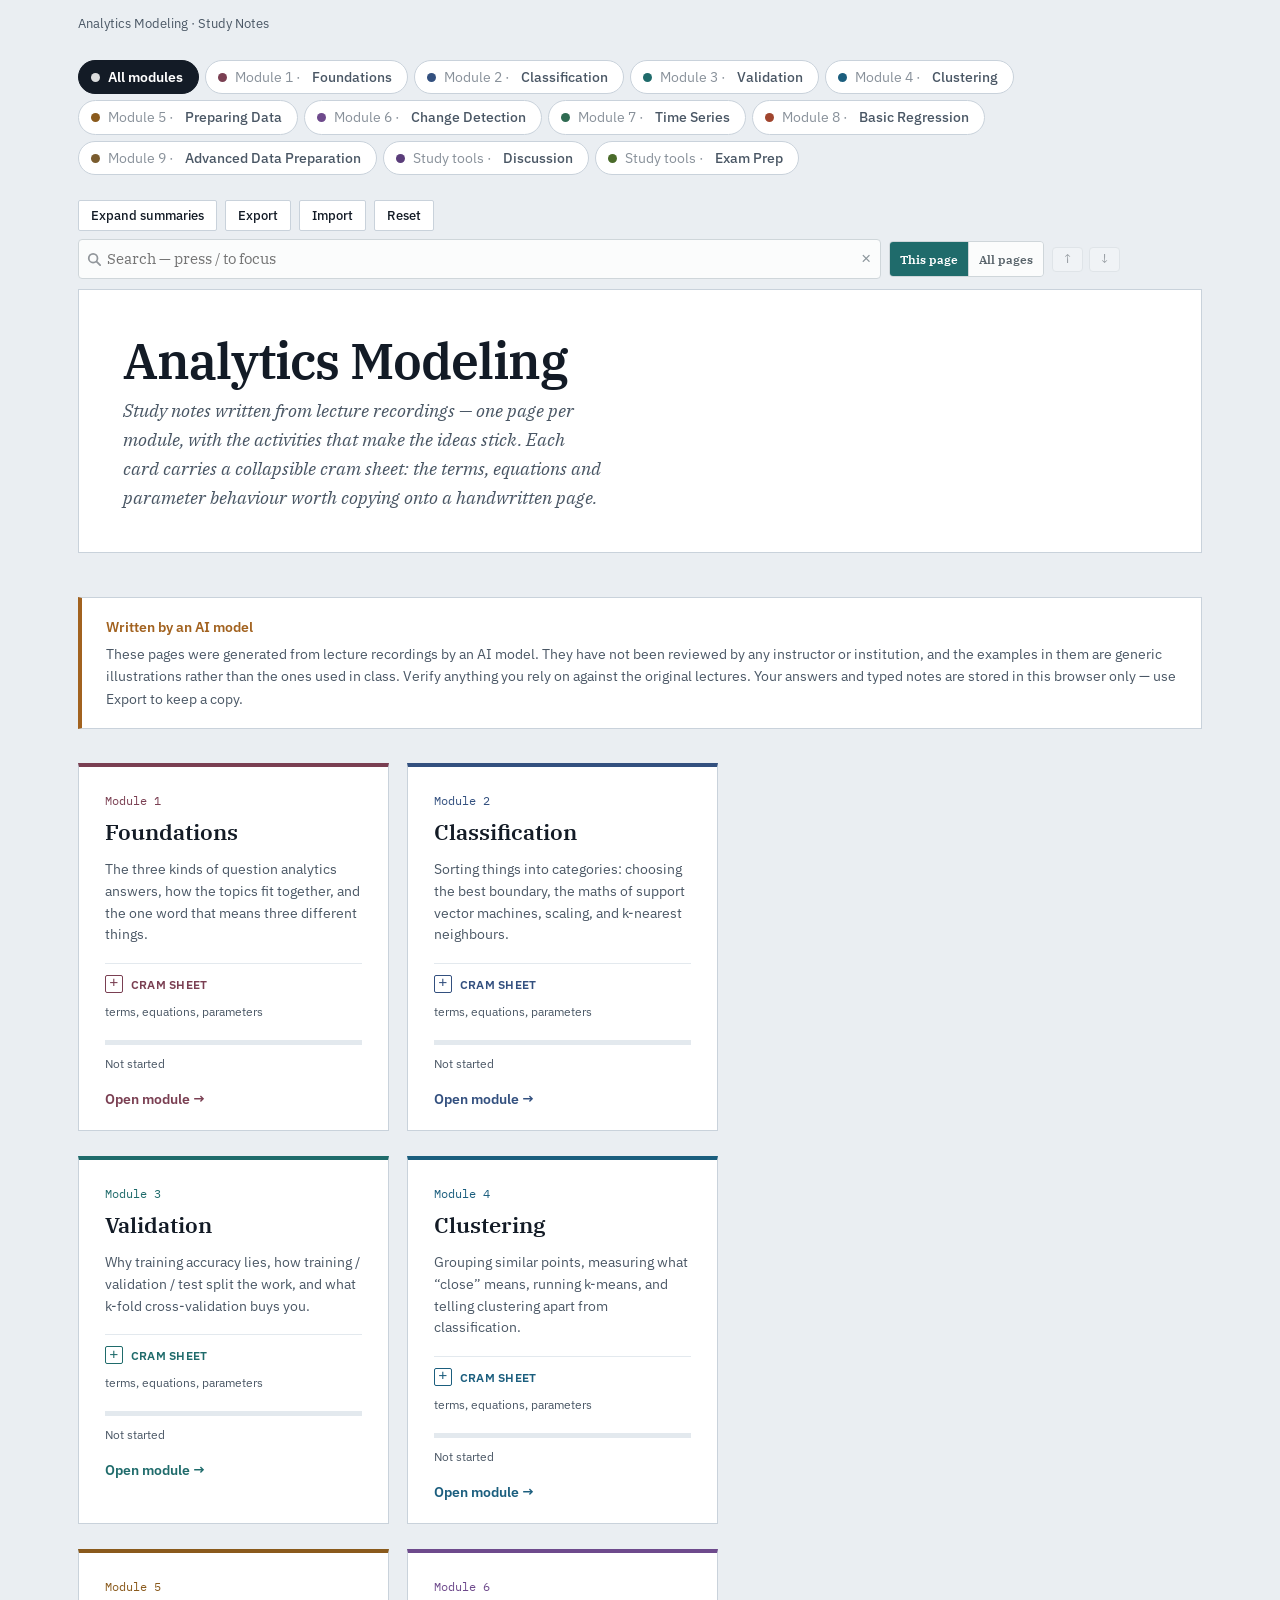
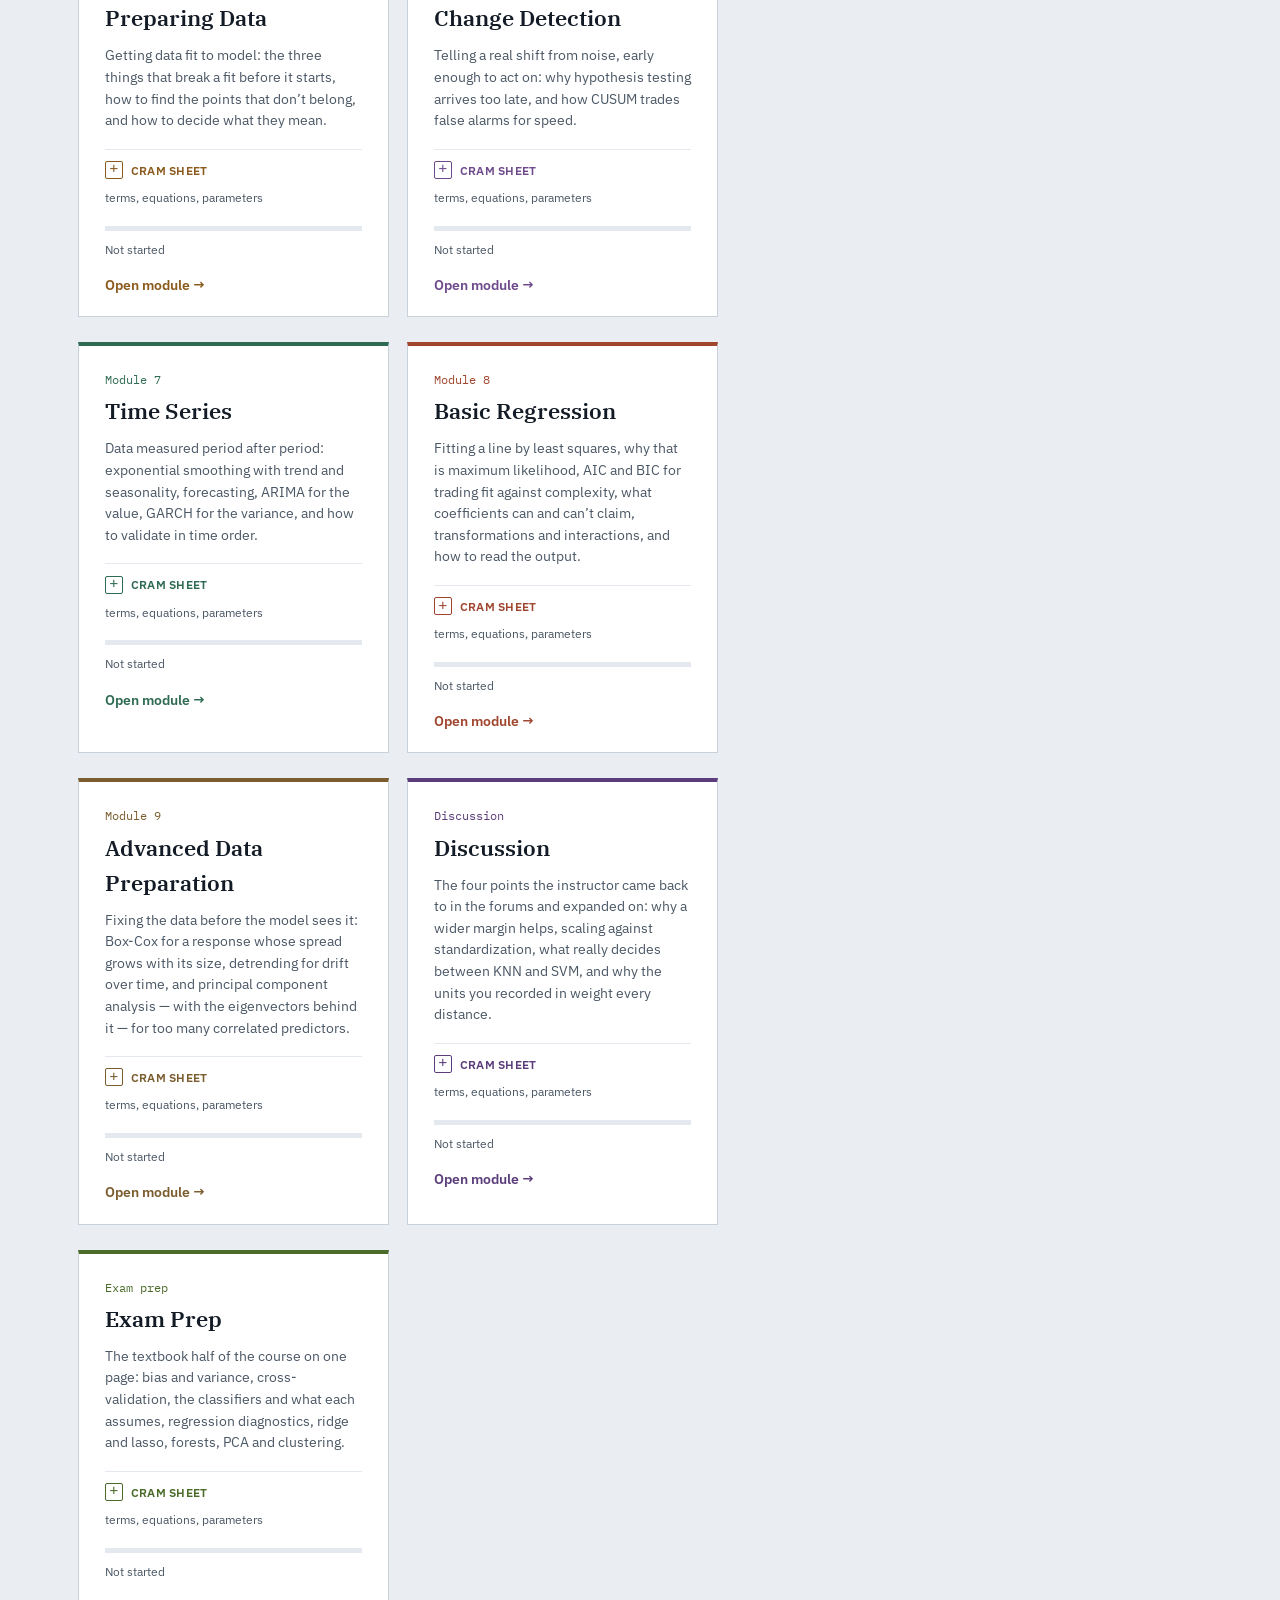
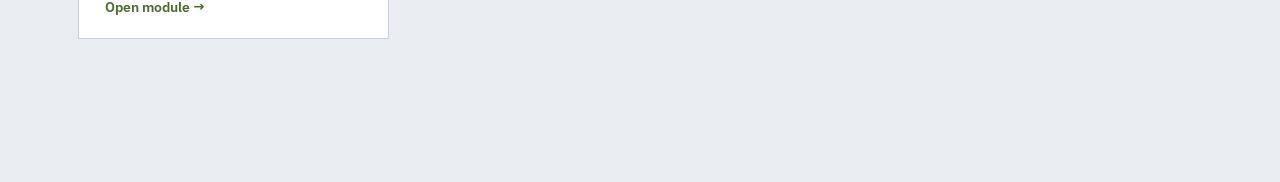
==== commit d4cebd8d: "Add files via upload" ====
--- a/index.html
+++ b/index.html
@@ -151,6 +151,7 @@
      m7   =  34  (27 quizzes, 2 orders, 2 matches, 1 hotspot, 2 branches;
                   the 11 written answers and the α explorer are not scored)
      m8   =  29  (21 quizzes, 2 orders, 2 matches, 2 hotspots, 2 branches)
+     m9   =  20  (13 quizzes, 2 orders, 2 matches, 1 hotspot, 2 branches)
      disc =  25
      exam = 110  (22 topics: 85 multiple choice + 25 discussion — revealing
                   a model answer counts as done on that page)
@@ -164,6 +165,7 @@
   m6: 19,
   m7: 34,
   m8: 29,
+  m9: 20,
   disc: 25,
   exam: 110
 };
@@ -486,6 +488,42 @@
 <li>Compare AIC/BIC only across models on the same data. Use BIC only when n ≫ k.</li>
 <li>R² of 0.3–0.4 can be good for human behaviour.</li>
 <li><i>Lecture vs standard:</i> p-value = P(estimate this extreme | true coefficient 0), not P(coefficient = 0).</li>
+</ul>`,
+
+m9: `
+<h4>Terms</h4>
+<ul>
+<li><b>Heteroscedasticity</b> — unequal variance across the range (weights spread more at the heavy end). Biases least squares toward the noisy end.</li>
+<li><b>Box-Cox</b> — power transformation of the <i>response</i>; software picks λ so t(y) ≈ normal. Named after George Box &amp; David Cox — no box.</li>
+<li><b>Trend</b> — steady rise or fall over time. <b>Detrending</b> — subtract a fitted trend so only the fluctuations remain.</li>
+<li><b>PCA</b> — feature extraction: new directions that are <b>orthogonal</b> (uncorrelated) and <b>ranked by variance</b>. Uses only the predictors.</li>
+<li><b>Principal component</b> — weighted sum of <i>all</i> original factors; weights = an eigenvector.</li>
+<li><b>Eigenvector / eigenvalue</b> — a direction A only stretches, and the stretch factor.</li>
+</ul>
+<h4>Equations</h4>
+<ul class="eqs">
+<li>t(y) = (y^λ − 1)/λ <i>λ = 0 → ln y; needs y &gt; 0; invert: y = (λt + 1)^(1/λ)</i></li>
+<li>detrended = actual − (a₀ + a₁·t) <i>gold: −45,600 + 23.2·year</i></li>
+<li>PCA: centre X → eigenvectors of XᵀX, sorted by eigenvalue = V → components = XV</li>
+<li>t_ik = Σⱼ x_ij v_jk <i>component k for point i</i></li>
+<li>a_j = Σₖ b_k v_jk <i>back to original factor j</i></li>
+<li>A v = λ v &nbsp;·&nbsp; eigenvalues: det(A − λI) = 0</li>
+</ul>
+<h4>Turn the knob</h4>
+<ul class="knob">
+<li><b>λ ↓ from 1</b> — stronger pull on large values: 1 none · ½ root · 0 log · −1 reciprocal.</li>
+<li><b>n components ↑</b> — more information kept, more noise, less reduction. All of them = just decorrelate.</li>
+<li><b>eigenvalue ↑</b> — more variance along that direction → ranked earlier, higher signal-to-noise (if noise is even).</li>
+</ul>
+<h4>Rules that carry marks</h4>
+<ul>
+<li>Check before transforming: Q-Q plot. Convert Box-Cox predictions back.</li>
+<li>Consider detrending for any factor-based model (regression, SVM) on time series — response <i>and</i> predictors.</li>
+<li>Linear detrend ≈ inflation adjustment, but assumes a constant rate.</li>
+<li>PCA's two problems: too many predictors for the data · correlated predictors.</li>
+<li>Keeping 5 of 50 components still needs all 50 measurements.</li>
+<li>Nonlinear PCA: kernels, as with SVMs.</li>
+<li><span class="warn">PCA never sees the response</span> — the dropped low-variance direction can be the useful one. Usually it isn't.</li>
 </ul>`,
 
 disc: `
--- a/study.css
+++ b/study.css
@@ -341,3 +341,39 @@
 .flagbtn[aria-pressed="true"]:hover{background:#754c17;border-color:#754c17;color:#fff}
 .flagnote{font-family:var(--sans);font-size:.75rem;color:var(--ink-soft);line-height:1.35}
 .flagnote a{color:var(--ink);text-decoration:underline}
+
+/* ---------------- compact mobile navigation (see nav.js) ---------------- */
+.navchip{display:none;align-items:center;gap:10px}
+.navnow{
+  display:flex;align-items:center;gap:9px;width:100%;
+  font-family:var(--sans);font-size:.92rem;font-weight:600;color:var(--ink);
+  background:none;border:none;padding:11px 0 10px;cursor:pointer;text-align:left;
+}
+.navdot{flex:0 0 auto;width:9px;height:9px;border-radius:50%;background:var(--ink-soft)}
+.navlbl{flex:1 1 auto;min-width:0;overflow:hidden;text-overflow:ellipsis;white-space:nowrap}
+.navcar{flex:0 0 auto;color:var(--ink-soft);font-size:.8rem}
+.navfind{flex:0 0 auto;display:grid;place-items:center;width:34px;height:34px;
+  background:var(--surface);border:1px solid var(--rule);border-radius:4px;color:var(--ink-soft);cursor:pointer}
+.navfind:hover{border-color:var(--ink-soft);color:var(--ink)}
+
+@media (max-width:760px){
+  /* one swipeable row instead of four wrapped ones */
+  .tabs{
+    flex:1 1 100%;min-width:0;flex-wrap:nowrap;
+    overflow-x:auto;overflow-y:hidden;
+    scroll-snap-type:x proximity;-webkit-overflow-scrolling:touch;
+    scrollbar-width:none;-ms-overflow-style:none;
+    -webkit-mask-image:linear-gradient(90deg,transparent 0,#000 14px,#000 calc(100% - 14px),transparent 100%);
+            mask-image:linear-gradient(90deg,transparent 0,#000 14px,#000 calc(100% - 14px),transparent 100%);
+  }
+  .tabs::-webkit-scrollbar{display:none}
+  .tabs a{flex:0 0 auto;scroll-snap-align:center}
+  .topline{gap:8px}
+  .brand{display:none}
+
+  /* tucked: everything but the chip folds away while you read */
+  .topbar.tucked .topline,
+  .topbar.tucked .rail{display:none}
+  .topbar.tucked .navchip{display:flex}
+  .topbar.tucked .sr-wrap{display:none}
+}
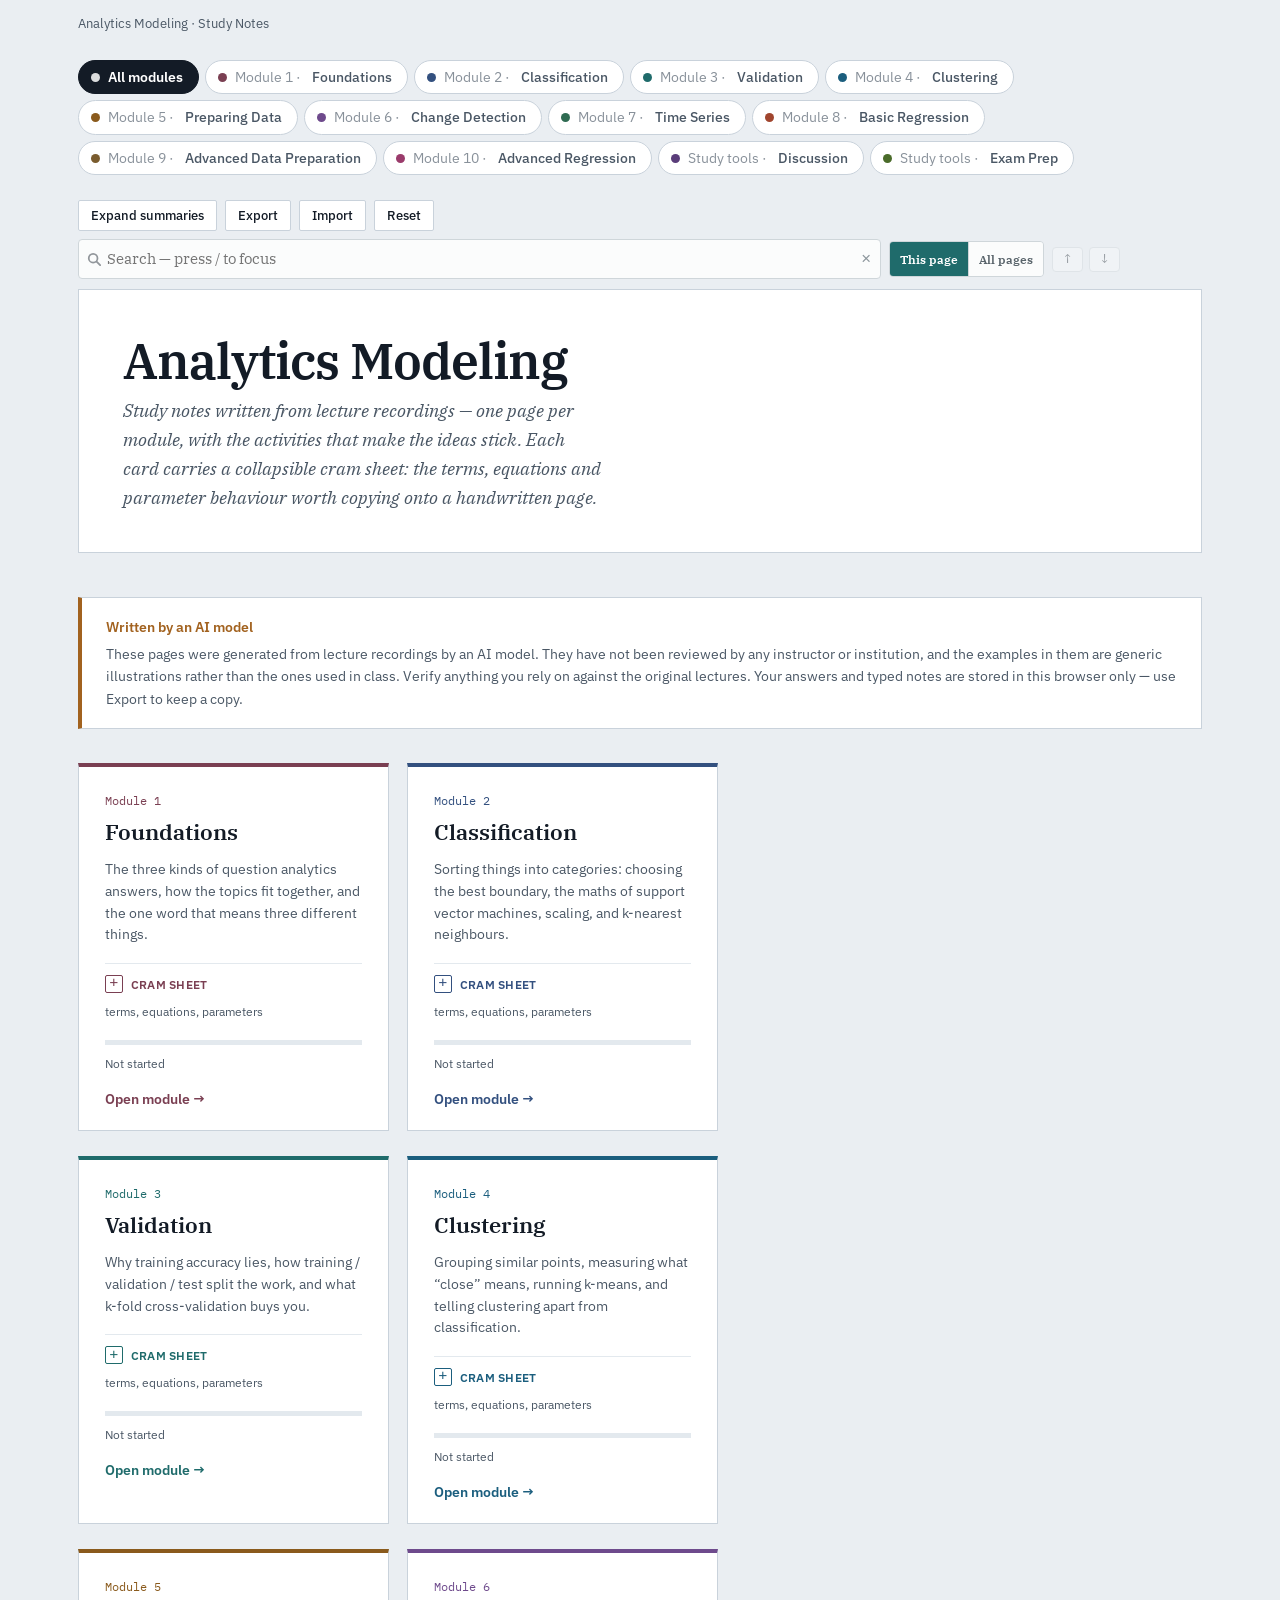
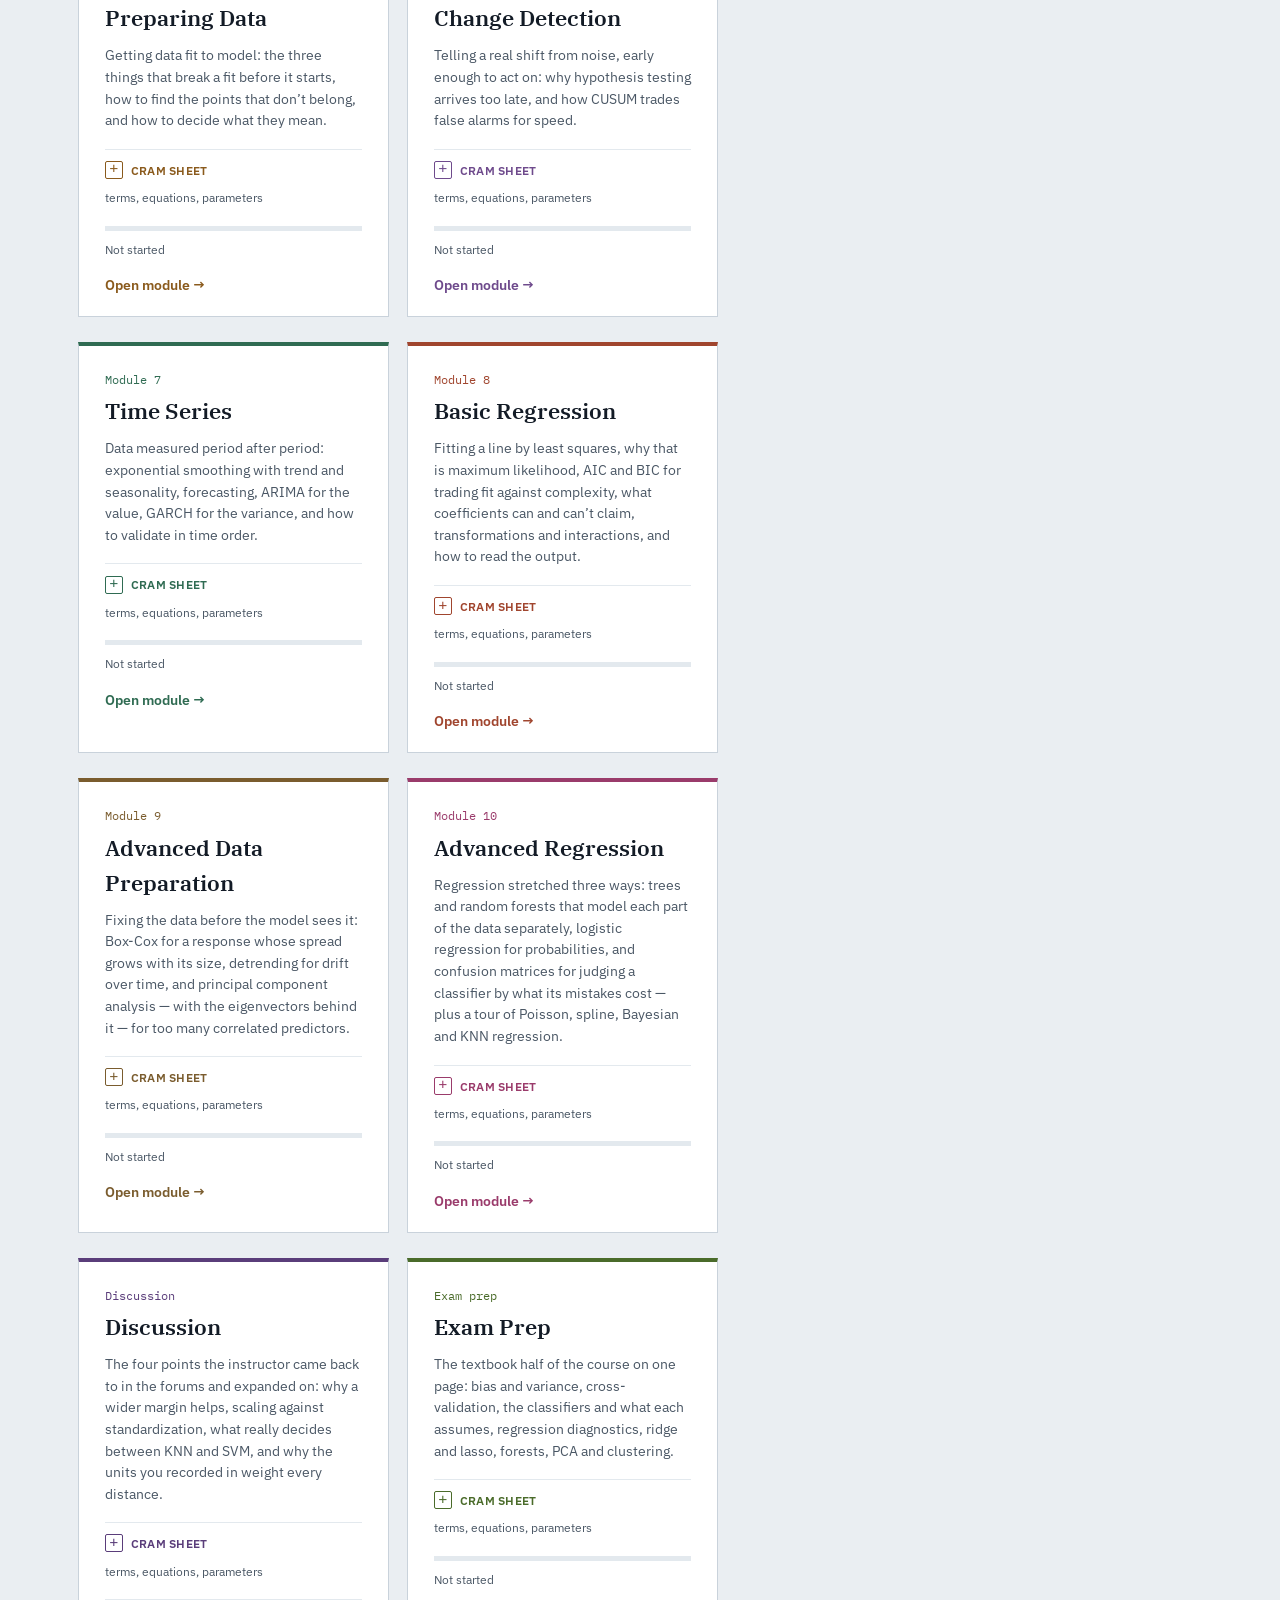
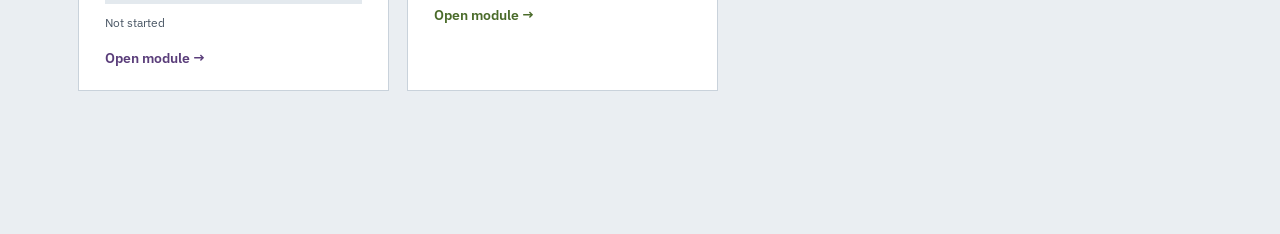
==== commit 52447e9d: "Add files via upload" ====
--- a/index.html
+++ b/index.html
@@ -152,6 +152,7 @@
                   the 11 written answers and the α explorer are not scored)
      m8   =  29  (21 quizzes, 2 orders, 2 matches, 2 hotspots, 2 branches)
      m9   =  20  (13 quizzes, 2 orders, 2 matches, 1 hotspot, 2 branches)
+     m10  =  23  (16 quizzes, 1 order, 3 matches, 1 hotspot, 2 branches)
      disc =  25
      exam = 110  (22 topics: 85 multiple choice + 25 discussion — revealing
                   a model answer counts as done on that page)
@@ -166,6 +167,7 @@
   m7: 34,
   m8: 29,
   m9: 20,
+  m10: 23,
   disc: 25,
   exam: 110
 };
@@ -524,6 +526,46 @@
 <li>Keeping 5 of 50 components still needs all 50 measurements.</li>
 <li>Nonlinear PCA: kernels, as with SVMs.</li>
 <li><span class="warn">PCA never sees the response</span> — the dropped low-variance direction can be the useful one. Usually it isn't.</li>
+</ul>`,
+
+m10: `
+<h4>Terms</h4>
+<ul>
+<li><b>CART</b> — split the data into branches, separate model per leaf. Root at the top, leaves at the bottom (drawn upside down).</li>
+<li><b>Leaf model in practice</b> — regression: mean response · logistic: fraction true · classification: most common class.</li>
+<li><b>Random forest</b> — many unpruned trees, each on a bootstrap sample, each split choosing from a random subset of factors; average (regression) or mode (classification).</li>
+<li><b>Explainability</b> — how easily you can say how the model reaches its answer. Linear regression high, tree low, forest very low.</li>
+<li><b>Logistic regression</b> — probability between 0 and 1; pseudo-R² only; threshold turns it into yes/no.</li>
+<li><b>TP / FP / TN / FN</b> — positive/negative = what the model said; true/false = whether it was right.</li>
+<li><b>Parametric</b> — formula chosen (Poisson, Bayesian). <b>Nonparametric</b> — no fixed form (splines, KNN regression).</li>
+</ul>
+<h4>Equations</h4>
+<ul class="eqs">
+<li>p = 1 / (1 + e^−(a₀ + Σ aⱼxⱼ)) <i>≡ ln(p/(1−p)) = a₀ + Σ aⱼxⱼ</i></li>
+<li>sensitivity = TP/(TP + FN) · specificity = TN/(TN + FP)</li>
+<li>inbox spam share = FP/(TP + FP) · real lost = FN/(TP + FN) <i>real = positive</i></li>
+<li>expected cost = Σ cell count × cell cost <i>rescale rows for a new class mix</i></li>
+<li>ROC: sensitivity vs 1 − specificity · AUC = P(random yes scored above random no) <i>0.5 = guessing</i></li>
+<li>factors per split ≈ 1 + log n <i>software: √m classification, m/3 regression</i></li>
+</ul>
+<h4>Turn the knob</h4>
+<ul class="knob">
+<li><b>Δ ↑</b> — fewer splits, smaller tree, less overfitting (too high misses structure).</li>
+<li><b>min leaf size ↑</b> — fewer, larger, more reliable leaves. Rule of thumb ≥ 5%.</li>
+<li><b>factors per split ↓</b> — trees more different, each weaker. <b>trees ↑</b> — steadier, slower, no overfitting.</li>
+<li><b>|a₁| ↑</b> — steeper S. <b>a₀</b> — slides the S.</li>
+<li><b>threshold ↑</b> — fewer yes: specificity ↑, sensitivity ↓. AUC unchanged.</li>
+<li><b>cost of FN ↑</b> — lower the threshold / more lenient model.</li>
+<li><b>knots ↑</b> — more flexible spline. <b>data ↑ (Bayesian)</b> — prior matters less. <b>k ↑ (KNN)</b> — smoother.</li>
+</ul>
+<h4>Rules that carry marks</h4>
+<ul>
+<li>Branch one factor at a time on the biggest variance drop; split only if drop &gt; Δ and both sides big enough; prune on the other half.</li>
+<li>Forests: better predictions, only variable importance — a good “default” black box.</li>
+<li>Explainability trade-off is decided by the model's use and decision-makers; can be a legal requirement.</li>
+<li>Don't memorise every metric — reason from the four cells.</li>
+<li><span class="warn">More accurate ≠ better</span> — cost the mistakes. AUC ignores costs.</li>
+<li>Poisson: counts with λ(x) · splines: smooth pieces at knots (MARS / earth) · Bayesian: prior + data, best with little data · KNN regression: average of k nearest.</li>
 </ul>`,
 
 disc: `
